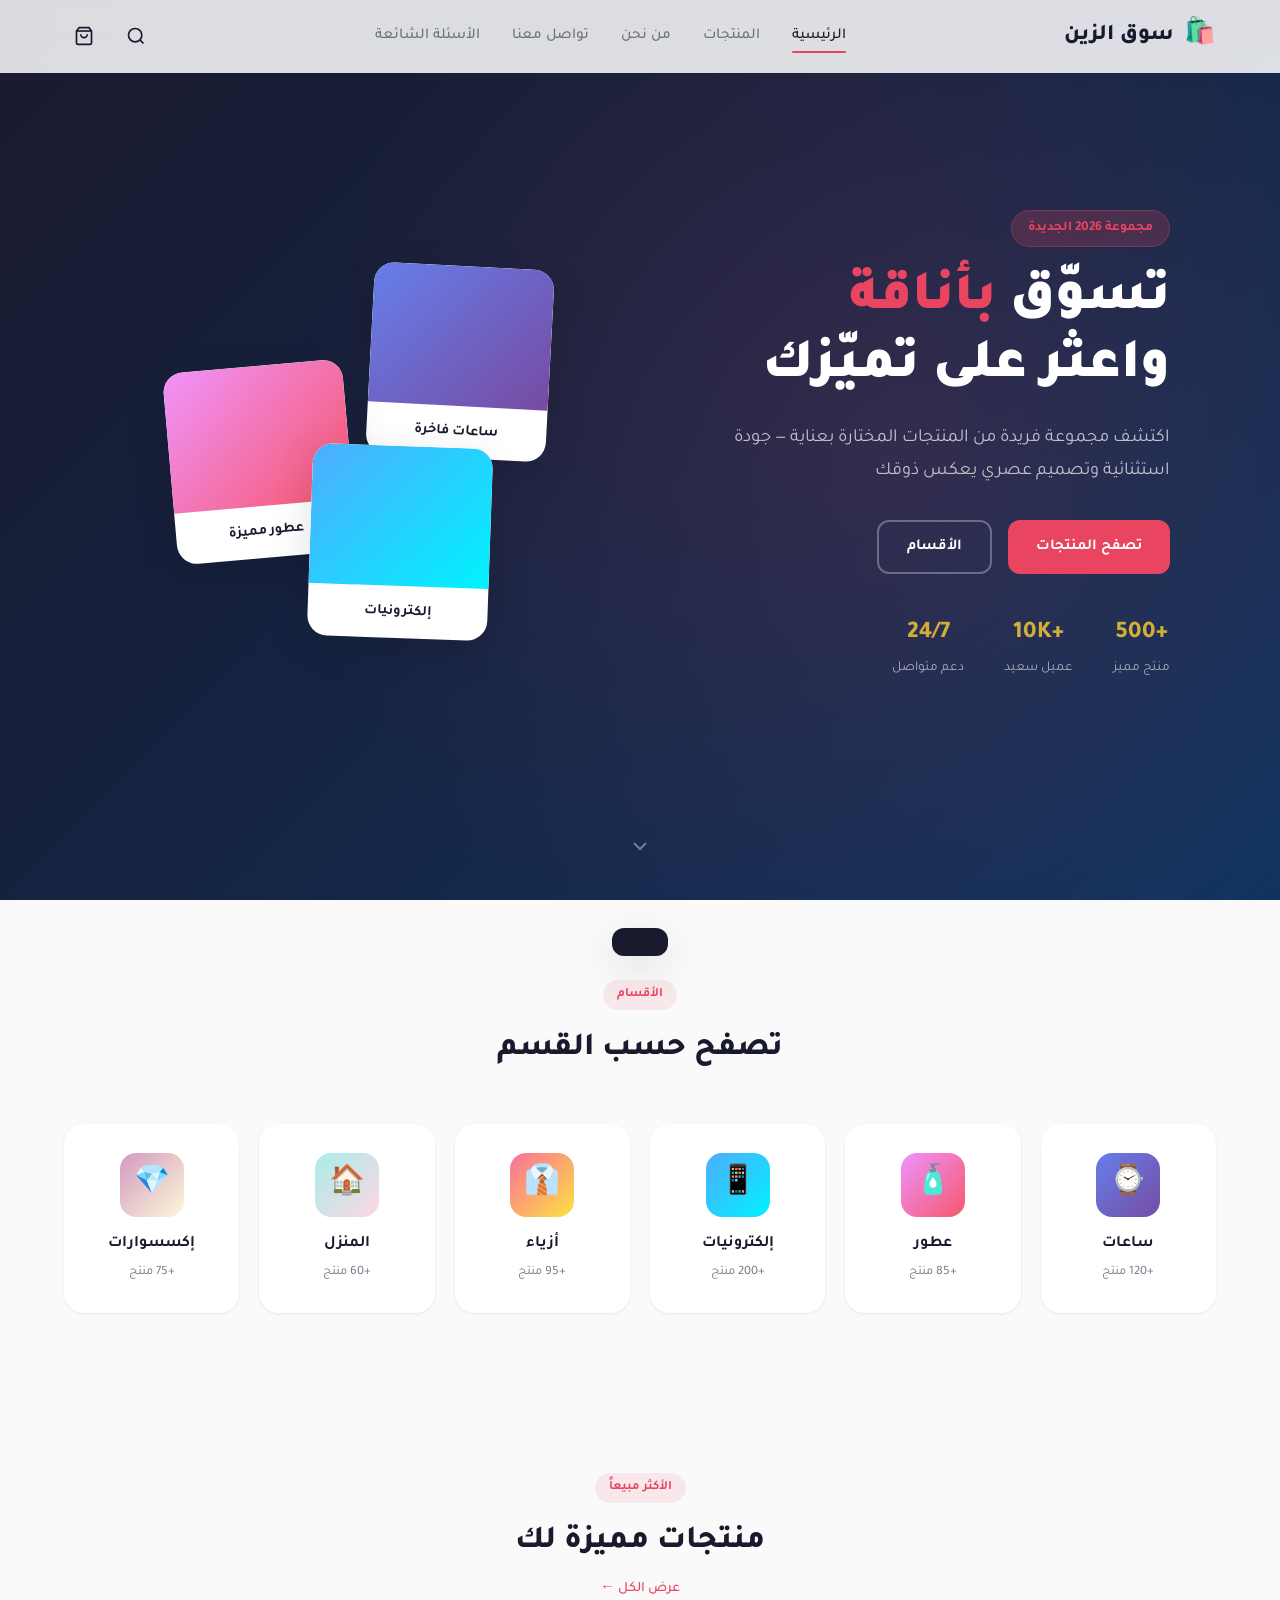
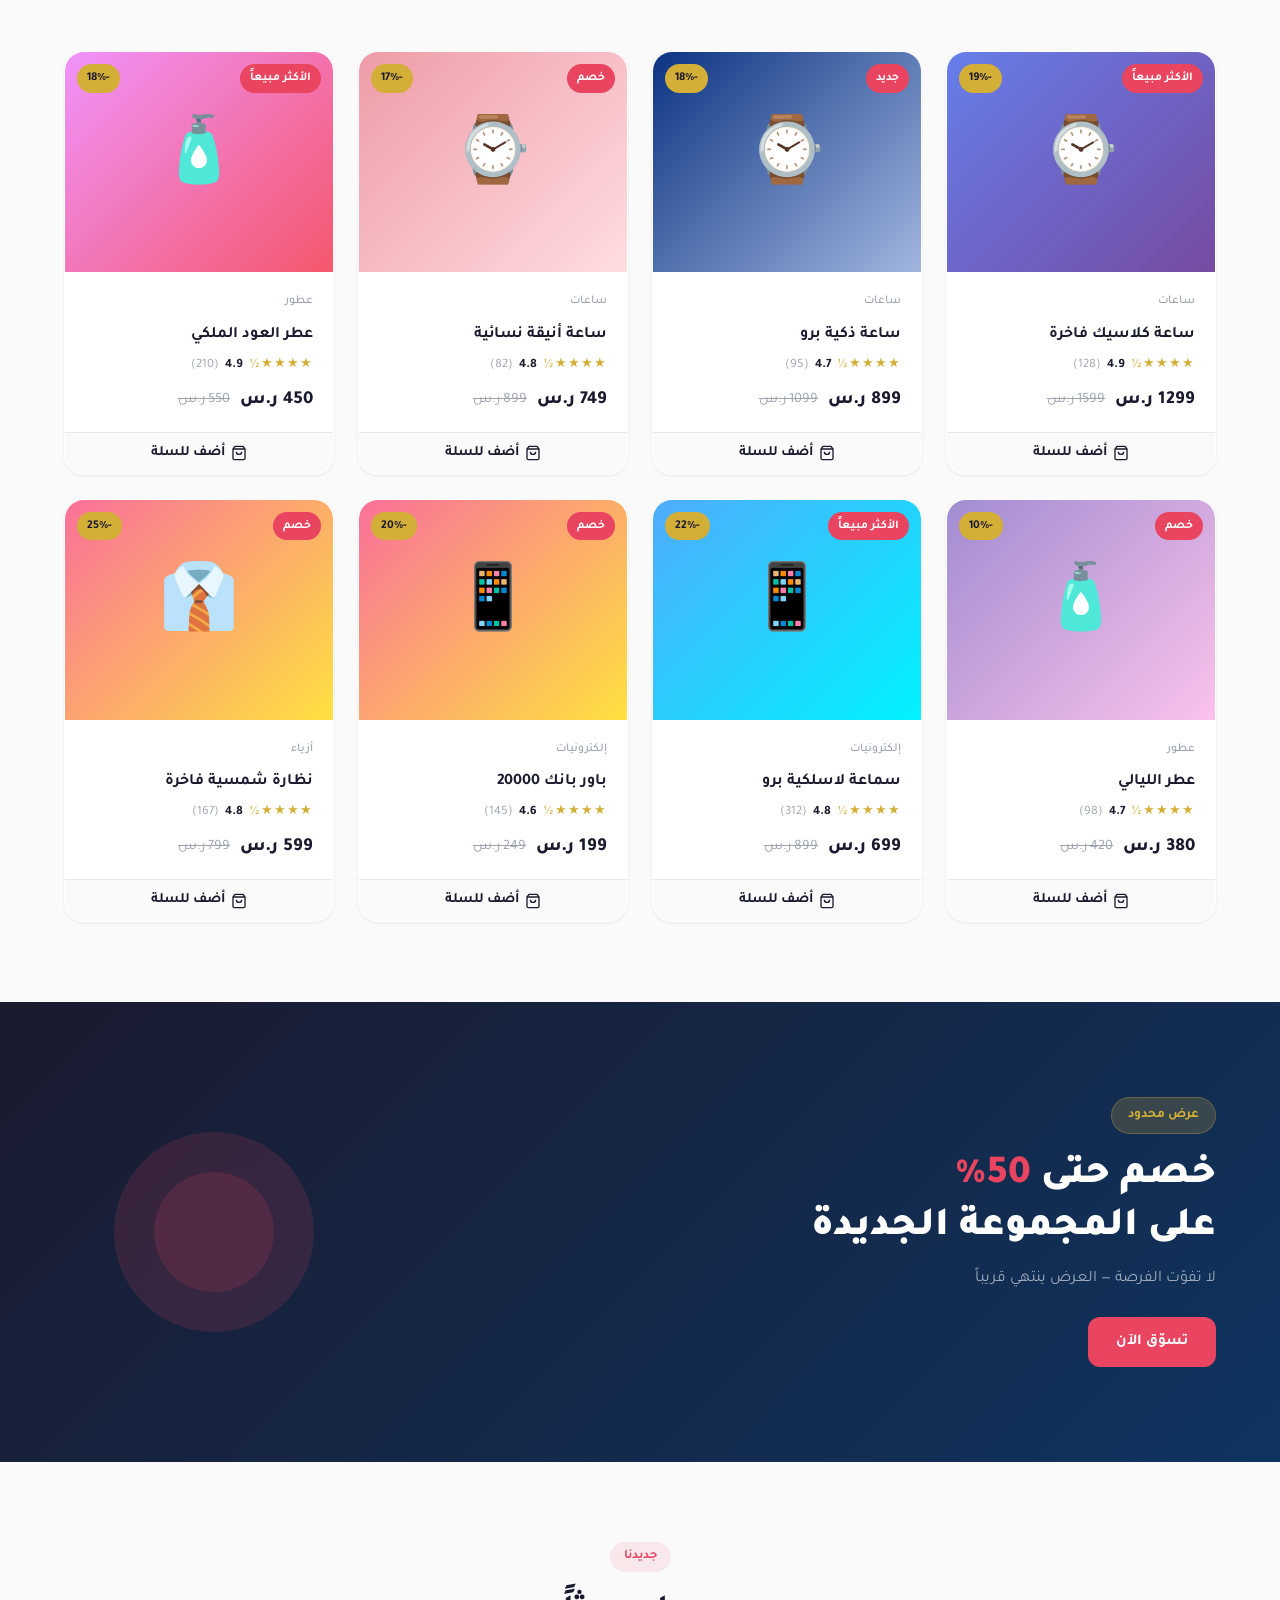
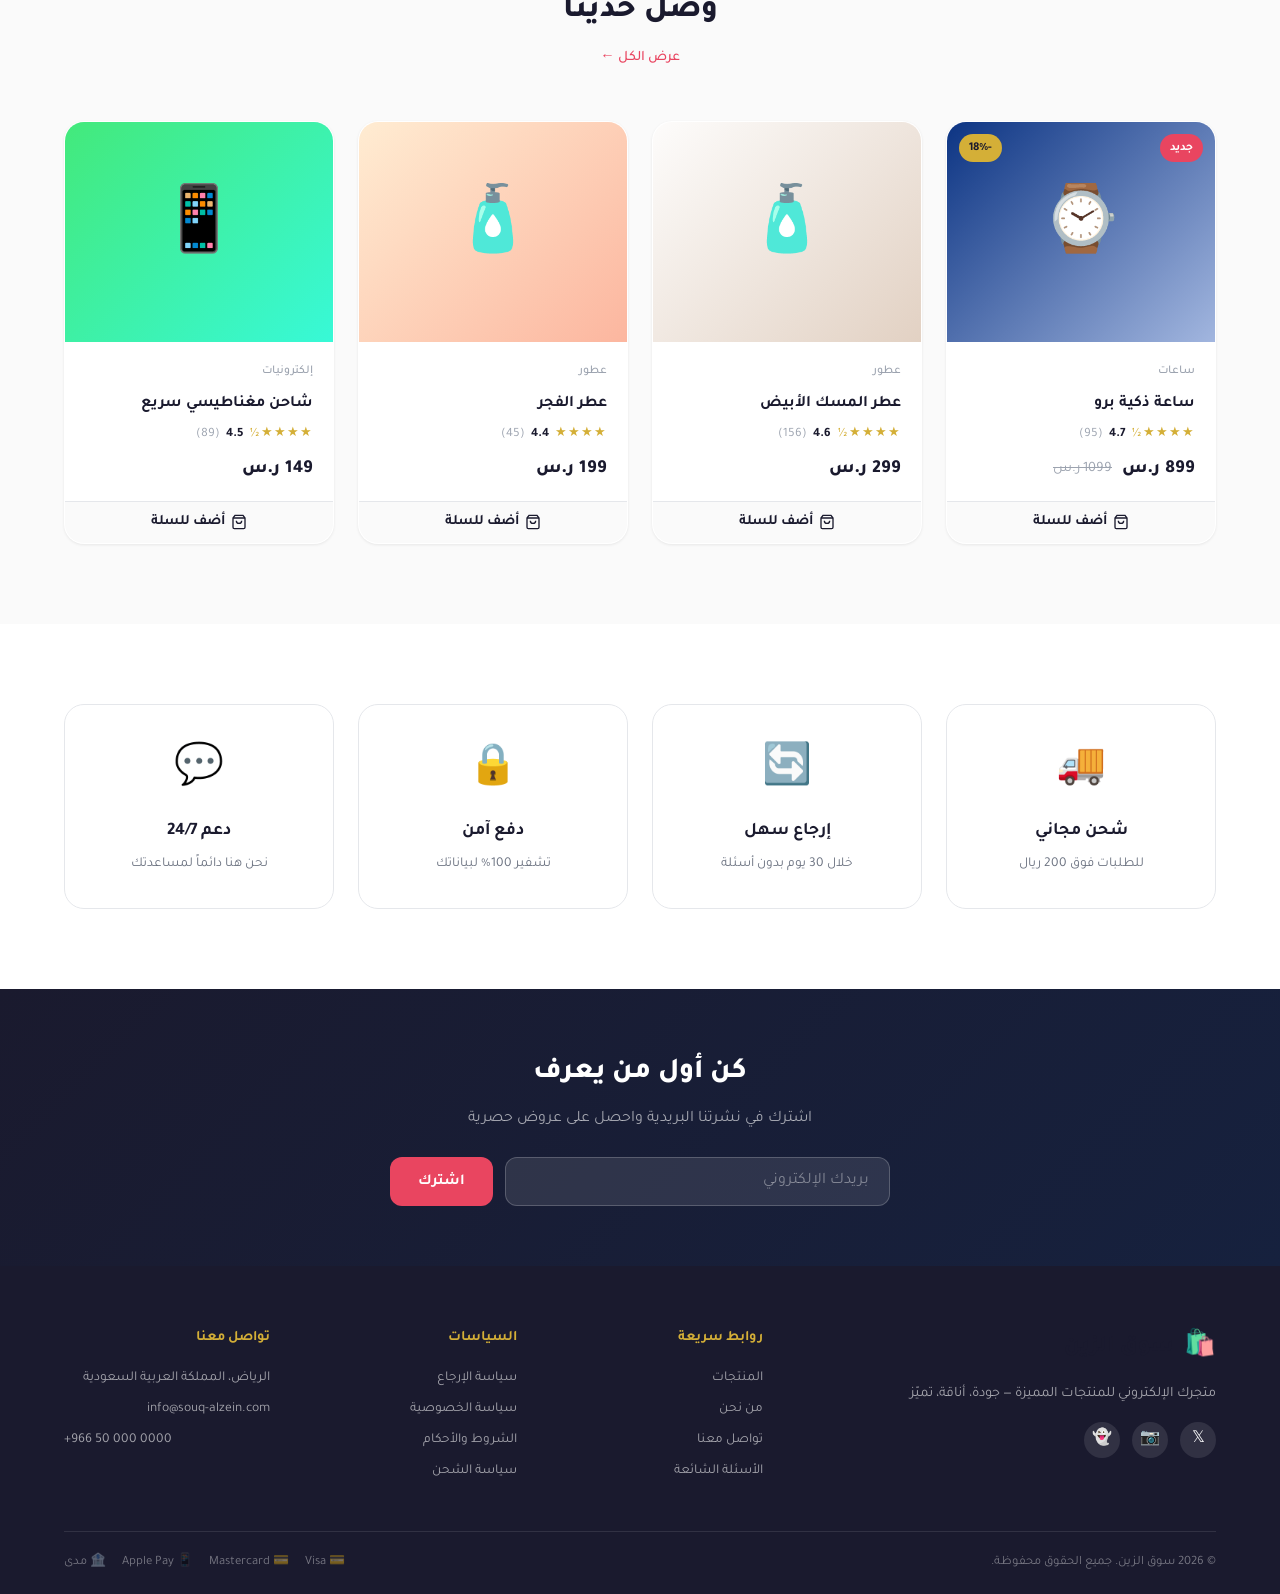
==== index.html @ b95da626 "🎨 سوق الزين — متجر إلكتروني احترافي" ====
<!DOCTYPE html>
<html lang="ar" dir="rtl">
<head>
  <meta charset="UTF-8">
  <meta name="viewport" content="width=device-width, initial-scale=1.0">
  <title>سوق الزين — تسوق بأناقة</title>
  <meta name="description" content="سوق الزين — متجرك الإلكتروني للمنتجات المميزة بتصميم عصري وجودة عالية">
  <link rel="icon" href="data:image/svg+xml,<svg xmlns='http://www.w3.org/2000/svg' viewBox='0 0 100 100'><text y='.9em' font-size='90'>🛍️</text></svg>">
  <link rel="stylesheet" href="css/style.css">
  <link rel="preconnect" href="https://fonts.googleapis.com">
  <link rel="preconnect" href="https://fonts.gstatic.com" crossorigin>
  <link href="https://fonts.googleapis.com/css2?family=Tajawal:wght@300;400;500;700;800;900&display=swap" rel="stylesheet">
</head>
<body>
  <!-- Header -->
  <header class="header" id="header">
    <div class="container header-inner">
      <a href="index.html" class="logo">
        <span class="logo-icon">🛍️</span>
        <span class="logo-text">سوق الزين</span>
      </a>
      <nav class="nav" id="nav">
        <a href="index.html" class="nav-link active">الرئيسية</a>
        <a href="products.html" class="nav-link">المنتجات</a>
        <a href="about.html" class="nav-link">من نحن</a>
        <a href="contact.html" class="nav-link">تواصل معنا</a>
        <a href="faq.html" class="nav-link">الأسئلة الشائعة</a>
      </nav>
      <div class="header-actions">
        <button class="search-btn" id="searchToggle" aria-label="بحث">
          <svg width="20" height="20" viewBox="0 0 24 24" fill="none" stroke="currentColor" stroke-width="2"><circle cx="11" cy="11" r="8"/><path d="m21 21-4.3-4.3"/></svg>
        </button>
        <a href="cart.html" class="cart-btn" id="cartBtn">
          <svg width="20" height="20" viewBox="0 0 24 24" fill="none" stroke="currentColor" stroke-width="2"><path d="M6 2 3 6v14a2 2 0 0 0 2 2h14a2 2 0 0 0 2-2V6l-3-4Z"/><path d="M3 6h18"/><path d="M16 10a4 4 0 0 1-8 0"/></svg>
          <span class="cart-count" id="cartCount">0</span>
        </a>
        <button class="menu-btn" id="menuToggle" aria-label="القائمة">
          <svg width="24" height="24" viewBox="0 0 24 24" fill="none" stroke="currentColor" stroke-width="2"><path d="M3 12h18M3 6h18M3 18h18"/></svg>
        </button>
      </div>
    </div>
    <!-- Search Overlay -->
    <div class="search-overlay" id="searchOverlay">
      <div class="container">
        <input type="text" id="searchInput" placeholder="ابحث عن منتج..." class="search-input" autocomplete="off">
        <button class="search-close" id="searchClose">&times;</button>
      </div>
    </div>
  </header>

  <!-- Hero Section -->
  <section class="hero">
    <div class="hero-bg">
      <div class="hero-gradient"></div>
    </div>
    <div class="container hero-content">
      <div class="hero-text">
        <span class="hero-badge">مجموعة 2026 الجديدة</span>
        <h1 class="hero-title">تسوّق <span class="highlight">بأناقة</span><br>واعثر على تميّزك</h1>
        <p class="hero-desc">اكتشف مجموعة فريدة من المنتجات المختارة بعناية — جودة استثنائية وتصميم عصري يعكس ذوقك</p>
        <div class="hero-actions">
          <a href="products.html" class="btn btn-primary">تصفح المنتجات</a>
          <a href="#categories" class="btn btn-outline">الأقسام</a>
        </div>
        <div class="hero-stats">
          <div class="stat"><span class="stat-num">+500</span><span class="stat-label">منتج مميز</span></div>
          <div class="stat"><span class="stat-num">+10K</span><span class="stat-label">عميل سعيد</span></div>
          <div class="stat"><span class="stat-num">24/7</span><span class="stat-label">دعم متواصل</span></div>
        </div>
      </div>
      <div class="hero-visual">
        <div class="hero-card hero-card-1">
          <div class="card-img" style="background: linear-gradient(135deg, #667eea 0%, #764ba2 100%);"></div>
          <span>ساعات فاخرة</span>
        </div>
        <div class="hero-card hero-card-2">
          <div class="card-img" style="background: linear-gradient(135deg, #f093fb 0%, #f5576c 100%);"></div>
          <span>عطور مميزة</span>
        </div>
        <div class="hero-card hero-card-3">
          <div class="card-img" style="background: linear-gradient(135deg, #4facfe 0%, #00f2fe 100%);"></div>
          <span>إلكترونيات</span>
        </div>
      </div>
    </div>
    <div class="hero-scroll">
      <svg width="24" height="24" viewBox="0 0 24 24" fill="none" stroke="currentColor" stroke-width="2"><path d="m6 9 6 6 6-6"/></svg>
    </div>
  </section>

  <!-- Categories -->
  <section class="categories" id="categories">
    <div class="container">
      <div class="section-header">
        <span class="section-badge">الأقسام</span>
        <h2 class="section-title">تصفح حسب القسم</h2>
      </div>
      <div class="categories-grid">
        <a href="products.html?cat=watches" class="category-card">
          <div class="category-icon" style="background: linear-gradient(135deg, #667eea 0%, #764ba2 100%);">⌚</div>
          <h3>ساعات</h3>
          <p>+120 منتج</p>
        </a>
        <a href="products.html?cat=perfumes" class="category-card">
          <div class="category-icon" style="background: linear-gradient(135deg, #f093fb 0%, #f5576c 100%);">🧴</div>
          <h3>عطور</h3>
          <p>+85 منتج</p>
        </a>
        <a href="products.html?cat=electronics" class="category-card">
          <div class="category-icon" style="background: linear-gradient(135deg, #4facfe 0%, #00f2fe 100%);">📱</div>
          <h3>إلكترونيات</h3>
          <p>+200 منتج</p>
        </a>
        <a href="products.html?cat=fashion" class="category-card">
          <div class="category-icon" style="background: linear-gradient(135deg, #fa709a 0%, #fee140 100%);">👔</div>
          <h3>أزياء</h3>
          <p>+95 منتج</p>
        </a>
        <a href="products.html?cat=home" class="category-card">
          <div class="category-icon" style="background: linear-gradient(135deg, #a8edea 0%, #fed6e3 100%);">🏠</div>
          <h3>المنزل</h3>
          <p>+60 منتج</p>
        </a>
        <a href="products.html?cat=accessories" class="category-card">
          <div class="category-icon" style="background: linear-gradient(135deg, #d299c2 0%, #fef9d7 100%);">💎</div>
          <h3>إكسسوارات</h3>
          <p>+75 منتج</p>
        </a>
      </div>
    </div>
  </section>

  <!-- Featured Products -->
  <section class="featured">
    <div class="container">
      <div class="section-header">
        <span class="section-badge">الأكثر مبيعاً</span>
        <h2 class="section-title">منتجات مميزة لك</h2>
        <a href="products.html" class="section-link">عرض الكل ←</a>
      </div>
      <div class="products-grid" id="featuredProducts"></div>
    </div>
  </section>

  <!-- Banner -->
  <section class="promo-banner">
    <div class="container">
      <div class="banner-content">
        <span class="banner-badge">عرض محدود</span>
        <h2>خصم حتى <span class="highlight">50%</span><br>على المجموعة الجديدة</h2>
        <p>لا تفوّت الفرصة — العرض ينتهي قريباً</p>
        <a href="products.html" class="btn btn-primary">تسوّق الآن</a>
      </div>
      <div class="banner-visual">
        <div class="banner-circle"></div>
        <div class="banner-circle banner-circle-2"></div>
      </div>
    </div>
  </section>

  <!-- New Arrivals -->
  <section class="new-arrivals">
    <div class="container">
      <div class="section-header">
        <span class="section-badge">جديدنا</span>
        <h2 class="section-title">وصل حديثاً</h2>
        <a href="products.html" class="section-link">عرض الكل ←</a>
      </div>
      <div class="products-grid" id="newProducts"></div>
    </div>
  </section>

  <!-- Features -->
  <section class="features">
    <div class="container">
      <div class="features-grid">
        <div class="feature-card">
          <div class="feature-icon">🚚</div>
          <h3>شحن مجاني</h3>
          <p>للطلبات فوق 200 ريال</p>
        </div>
        <div class="feature-card">
          <div class="feature-icon">🔄</div>
          <h3>إرجاع سهل</h3>
          <p>خلال 30 يوم بدون أسئلة</p>
        </div>
        <div class="feature-card">
          <div class="feature-icon">🔒</div>
          <h3>دفع آمن</h3>
          <p>تشفير 100% لبياناتك</p>
        </div>
        <div class="feature-card">
          <div class="feature-icon">💬</div>
          <h3>دعم 24/7</h3>
          <p>نحن هنا دائماً لمساعدتك</p>
        </div>
      </div>
    </div>
  </section>

  <!-- Newsletter -->
  <section class="newsletter">
    <div class="container">
      <div class="newsletter-content">
        <h2>كن أول من يعرف</h2>
        <p>اشترك في نشرتنا البريدية واحصل على عروض حصرية</p>
        <form class="newsletter-form" id="newsletterForm">
          <input type="email" placeholder="بريدك الإلكتروني" required>
          <button type="submit" class="btn btn-primary">اشترك</button>
        </form>
      </div>
    </div>
  </section>

  <!-- Footer -->
  <footer class="footer">
    <div class="container">
      <div class="footer-grid">
        <div class="footer-brand">
          <a href="index.html" class="logo">
            <span class="logo-icon">🛍️</span>
            <span class="logo-text">سوق الزين</span>
          </a>
          <p>متجرك الإلكتروني للمنتجات المميزة — جودة، أناقة، تميّز</p>
          <div class="social-links">
            <a href="#" aria-label="تويتر">𝕏</a>
            <a href="#" aria-label="انستغرام">📷</a>
            <a href="#" aria-label="سناب شات">👻</a>
          </div>
        </div>
        <div class="footer-links">
          <h4>روابط سريعة</h4>
          <a href="products.html">المنتجات</a>
          <a href="about.html">من نحن</a>
          <a href="contact.html">تواصل معنا</a>
          <a href="faq.html">الأسئلة الشائعة</a>
        </div>
        <div class="footer-links">
          <h4>السياسات</h4>
          <a href="policy.html">سياسة الإرجاع</a>
          <a href="policy.html">سياسة الخصوصية</a>
          <a href="policy.html">الشروط والأحكام</a>
          <a href="policy.html">سياسة الشحن</a>
        </div>
        <div class="footer-links">
          <h4>تواصل معنا</h4>
          <p>الرياض، المملكة العربية السعودية</p>
          <p>info@souq-alzein.com</p>
          <p dir="ltr">+966 50 000 0000</p>
        </div>
      </div>
      <div class="footer-bottom">
        <p>© 2026 سوق الزين. جميع الحقوق محفوظة.</p>
        <div class="payment-methods">
          <span>💳 Visa</span>
          <span>💳 Mastercard</span>
          <span>📱 Apple Pay</span>
          <span>🏦 مدى</span>
        </div>
      </div>
    </div>
  </footer>

  <!-- Toast -->
  <div class="toast" id="toast"></div>

  <script src="js/data.js"></script>
  <script src="js/cart.js"></script>
  <script src="js/app.js"></script>
</body>
</html>
---- css/style.css ----
/* ===== CSS Variables ===== */
:root {
  --primary: #1a1a2e;
  --primary-light: #16213e;
  --accent: #e94560;
  --accent-hover: #c73650;
  --gold: #d4af37;
  --bg: #fafafa;
  --bg-white: #ffffff;
  --text: #1a1a2e;
  --text-light: #6b7280;
  --text-lighter: #9ca3af;
  --border: #e5e7eb;
  --shadow: 0 1px 3px rgba(0,0,0,.08);
  --shadow-md: 0 4px 12px rgba(0,0,0,.1);
  --shadow-lg: 0 12px 40px rgba(0,0,0,.12);
  --radius: 12px;
  --radius-sm: 8px;
  --radius-lg: 20px;
  --transition: .3s cubic-bezier(.4,0,.2,1);
}

/* ===== Reset ===== */
*,*::before,*::after{margin:0;padding:0;box-sizing:border-box}
html{scroll-behavior:smooth}
body{font-family:'Tajawal',sans-serif;background:var(--bg);color:var(--text);line-height:1.7;overflow-x:hidden}
a{text-decoration:none;color:inherit}
ul,ol{list-style:none}
img{max-width:100%;display:block}
button,input,select,textarea{font-family:inherit;font-size:inherit;border:none;outline:none}
button{cursor:pointer}

/* ===== Container ===== */
.container{max-width:1200px;margin:0 auto;padding:0 24px}

/* ===== Header ===== */
.header{position:fixed;top:0;left:0;right:0;z-index:1000;background:rgba(255,255,255,.85);backdrop-filter:blur(20px);border-bottom:1px solid transparent;transition:var(--transition)}
.header.scrolled{border-bottom-color:var(--border);box-shadow:var(--shadow)}
.header-inner{display:flex;align-items:center;justify-content:space-between;height:72px}
.logo{display:flex;align-items:center;gap:10px;font-size:1.4rem;font-weight:800;color:var(--primary)}
.logo-icon{font-size:1.6rem}
.nav{display:flex;align-items:center;gap:32px}
.nav-link{font-size:.95rem;font-weight:500;color:var(--text-light);transition:var(--transition);position:relative}
.nav-link:hover,.nav-link.active{color:var(--primary)}
.nav-link.active::after{content:'';position:absolute;bottom:-4px;left:0;right:0;height:2px;background:var(--accent);border-radius:1px}
.header-actions{display:flex;align-items:center;gap:12px}
.search-btn,.cart-btn,.menu-btn{display:flex;align-items:center;justify-content:center;width:40px;height:40px;border-radius:50%;background:transparent;color:var(--text);transition:var(--transition)}
.search-btn:hover,.cart-btn:hover{background:var(--bg)}
.menu-btn{display:none}
.cart-btn{position:relative}
.cart-count{position:absolute;top:-2px;right:-2px;background:var(--accent);color:#fff;font-size:.7rem;font-weight:700;width:18px;height:18px;border-radius:50%;display:flex;align-items:center;justify-content:center}

/* Search Overlay */
.search-overlay{position:absolute;top:100%;left:0;right:0;background:var(--bg-white);border-bottom:1px solid var(--border);padding:16px 0;display:none;box-shadow:var(--shadow-md)}
.search-overlay.active{display:block}
.search-input{width:100%;padding:14px 20px;border:2px solid var(--border);border-radius:var(--radius);font-size:1.1rem;transition:var(--transition)}
.search-input:focus{border-color:var(--accent)}
.search-close{position:absolute;left:16px;top:50%;transform:translateY(-50%);font-size:1.5rem;color:var(--text-light);cursor:pointer;background:none}

/* ===== Hero ===== */
.hero{position:relative;min-height:100vh;display:flex;align-items:center;padding-top:72px;overflow:hidden}
.hero-bg{position:absolute;inset:0;z-index:0}
.hero-gradient{position:absolute;inset:0;background:linear-gradient(135deg,#1a1a2e 0%,#16213e 40%,#0f3460 100%)}
.hero-gradient::after{content:'';position:absolute;inset:0;background:radial-gradient(circle at 70% 50%,rgba(233,69,96,.15) 0%,transparent 60%)}
.hero-content{position:relative;z-index:1;display:grid;grid-template-columns:1fr 1fr;gap:60px;align-items:center;padding:60px 0}
.hero-text{color:#fff}
.hero-badge{display:inline-block;padding:6px 16px;background:rgba(233,69,96,.2);color:var(--accent);border-radius:50px;font-size:.85rem;font-weight:600;margin-bottom:20px;border:1px solid rgba(233,69,96,.3)}
.hero-title{font-size:3.5rem;font-weight:900;line-height:1.2;margin-bottom:20px}
.highlight{color:var(--accent)}
.hero-desc{font-size:1.15rem;color:rgba(255,255,255,.7);margin-bottom:32px;max-width:500px;line-height:1.8}
.hero-actions{display:flex;gap:16px;margin-bottom:40px;flex-wrap:wrap}
.hero-stats{display:flex;gap:40px}
.stat{text-align:center}
.stat-num{display:block;font-size:1.5rem;font-weight:800;color:var(--gold)}
.stat-label{font-size:.85rem;color:rgba(255,255,255,.5)}

.hero-visual{position:relative;height:400px}
.hero-card{position:absolute;width:180px;border-radius:var(--radius-lg);overflow:hidden;background:var(--bg-white);box-shadow:var(--shadow-lg);transition:transform .5s ease}
.hero-card span{display:block;padding:14px 16px;font-size:.9rem;font-weight:600;text-align:center}
.card-img{height:140px}
.hero-card-1{top:20px;right:60px;transform:rotate(3deg);animation:float1 6s ease-in-out infinite}
.hero-card-2{top:120px;right:260px;transform:rotate(-5deg);animation:float2 7s ease-in-out infinite}
.hero-card-3{top:200px;right:120px;transform:rotate(2deg);animation:float3 8s ease-in-out infinite}

@keyframes float1{0%,100%{transform:rotate(3deg) translateY(0)}50%{transform:rotate(3deg) translateY(-15px)}}
@keyframes float2{0%,100%{transform:rotate(-5deg) translateY(0)}50%{transform:rotate(-5deg) translateY(-20px)}}
@keyframes float3{0%,100%{transform:rotate(2deg) translateY(0)}50%{transform:rotate(2deg) translateY(-12px)}}

.hero-scroll{position:absolute;bottom:30px;left:50%;transform:translateX(-50%);color:rgba(255,255,255,.4);animation:bounce 2s infinite}
@keyframes bounce{0%,100%{transform:translateX(-50%) translateY(0)}50%{transform:translateX(-50%) translateY(10px)}}

/* ===== Buttons ===== */
.btn{display:inline-flex;align-items:center;justify-content:center;padding:12px 28px;border-radius:var(--radius);font-weight:600;font-size:.95rem;transition:var(--transition);gap:8px}
.btn-primary{background:var(--accent);color:#fff}
.btn-primary:hover{background:var(--accent-hover);transform:translateY(-2px);box-shadow:0 4px 15px rgba(233,69,96,.4)}
.btn-outline{background:transparent;color:#fff;border:2px solid rgba(255,255,255,.3)}
.btn-outline:hover{background:rgba(255,255,255,.1);border-color:rgba(255,255,255,.5)}
.btn-lg{padding:16px 36px;font-size:1.05rem}
.btn-block{width:100%}

/* ===== Sections ===== */
section{padding:80px 0}
.section-header{text-align:center;margin-bottom:48px}
.section-badge{display:inline-block;padding:4px 14px;background:rgba(233,69,96,.1);color:var(--accent);border-radius:50px;font-size:.8rem;font-weight:600;margin-bottom:12px}
.section-title{font-size:2rem;font-weight:800}
.section-link{display:inline-block;margin-top:8px;color:var(--accent);font-weight:500;font-size:.9rem}

/* ===== Categories ===== */
.categories-grid{display:grid;grid-template-columns:repeat(6,1fr);gap:20px}
.category-card{text-align:center;padding:28px 16px;background:var(--bg-white);border-radius:var(--radius-lg);box-shadow:var(--shadow);transition:var(--transition);border:1px solid transparent}
.category-card:hover{transform:translateY(-6px);box-shadow:var(--shadow-lg);border-color:var(--accent)}
.category-icon{width:64px;height:64px;border-radius:16px;margin:0 auto 14px;display:flex;align-items:center;justify-content:center;font-size:1.8rem}
.category-card h3{font-size:1rem;font-weight:700;margin-bottom:4px}
.category-card p{font-size:.8rem;color:var(--text-light)}

/* ===== Product Cards ===== */
.products-grid{display:grid;grid-template-columns:repeat(4,1fr);gap:24px}
.products-grid-full{grid-template-columns:repeat(4,1fr)}

.product-card{background:var(--bg-white);border-radius:var(--radius-lg);overflow:hidden;box-shadow:var(--shadow);transition:var(--transition);position:relative;border:1px solid transparent}
.product-card:hover{transform:translateY(-6px);box-shadow:var(--shadow-lg);border-color:var(--border)}
.product-link{display:block}
.product-image{height:220px;position:relative;display:flex;align-items:center;justify-content:center;overflow:hidden}
.product-icon{font-size:4rem;transition:transform .4s ease}
.product-card:hover .product-icon{transform:scale(1.15)}
.product-badge{position:absolute;top:12px;right:12px;background:var(--accent);color:#fff;font-size:.75rem;font-weight:600;padding:4px 10px;border-radius:50px}
.product-discount{position:absolute;top:12px;left:12px;background:var(--gold);color:var(--primary);font-size:.75rem;font-weight:700;padding:4px 10px;border-radius:50px}
.product-info{padding:16px 20px}
.product-category{font-size:.75rem;color:var(--text-lighter);font-weight:500}
.product-name{font-size:1rem;font-weight:700;margin:6px 0}
.product-rating{display:flex;align-items:center;gap:6px;font-size:.8rem;margin-bottom:8px}
.stars{color:var(--gold);letter-spacing:1px}
.rating-num{font-weight:600}
.reviews{color:var(--text-lighter)}
.product-price-row{display:flex;align-items:center;gap:10px}
.product-price{font-size:1.15rem;font-weight:800;color:var(--primary)}
.product-old-price{font-size:.9rem;color:var(--text-lighter);text-decoration:line-through}

.add-to-cart-btn{display:flex;align-items:center;justify-content:center;gap:6px;width:100%;padding:12px;background:var(--bg);color:var(--primary);font-weight:600;font-size:.9rem;transition:var(--transition);border-top:1px solid var(--border)}
.add-to-cart-btn:hover{background:var(--accent);color:#fff}
.add-to-cart-btn.added{background:#22c55e;color:#fff}

/* ===== Promo Banner ===== */
.promo-banner{background:linear-gradient(135deg,#1a1a2e 0%,#0f3460 100%);color:#fff;padding:80px 0;position:relative;overflow:hidden}
.promo-banner .container{display:flex;align-items:center;justify-content:space-between;position:relative;z-index:1}
.banner-content{max-width:500px}
.banner-badge{display:inline-block;padding:6px 16px;background:rgba(212,175,55,.2);color:var(--gold);border-radius:50px;font-size:.85rem;font-weight:600;margin-bottom:16px;border:1px solid rgba(212,175,55,.3)}
.banner-content h2{font-size:2.5rem;font-weight:900;margin-bottom:12px;line-height:1.3}
.banner-content p{color:rgba(255,255,255,.6);margin-bottom:24px}
.banner-visual{position:relative;width:300px;height:300px}
.banner-circle{position:absolute;width:200px;height:200px;border-radius:50%;background:rgba(233,69,96,.15);top:50%;right:50%;transform:translate(50%,-50%);animation:pulse 3s infinite}
.banner-circle-2{width:120px;height:120px;animation-delay:1s}
@keyframes pulse{0%,100%{transform:translate(50%,-50%) scale(1)}50%{transform:translate(50%,-50%) scale(1.15)}}

/* ===== Features ===== */
.features{background:var(--bg-white)}
.features-grid{display:grid;grid-template-columns:repeat(4,1fr);gap:24px}
.feature-card{text-align:center;padding:32px 20px;border-radius:var(--radius-lg);border:1px solid var(--border);transition:var(--transition)}
.feature-card:hover{border-color:var(--accent);box-shadow:var(--shadow-md)}
.feature-icon{font-size:2.5rem;margin-bottom:12px}
.feature-card h3{font-size:1.1rem;font-weight:700;margin-bottom:6px}
.feature-card p{font-size:.85rem;color:var(--text-light)}

/* ===== Newsletter ===== */
.newsletter{background:linear-gradient(135deg,var(--primary) 0%,var(--primary-light) 100%);color:#fff;padding:60px 0}
.newsletter-content{text-align:center;max-width:500px;margin:0 auto}
.newsletter-content h2{font-size:1.8rem;font-weight:800;margin-bottom:8px}
.newsletter-content p{color:rgba(255,255,255,.6);margin-bottom:24px}
.newsletter-form{display:flex;gap:12px}
.newsletter-form input{flex:1;padding:14px 20px;border-radius:var(--radius);background:rgba(255,255,255,.1);color:#fff;border:1px solid rgba(255,255,255,.2)}
.newsletter-form input::placeholder{color:rgba(255,255,255,.4)}
.newsletter-form input:focus{border-color:var(--accent)}

/* ===== Footer ===== */
.footer{background:var(--primary);color:#fff;padding:60px 0 0}
.footer-grid{display:grid;grid-template-columns:2fr 1fr 1fr 1fr;gap:40px;padding-bottom:40px;border-bottom:1px solid rgba(255,255,255,.1)}
.footer-brand p{color:rgba(255,255,255,.6);margin-top:12px;font-size:.9rem}
.social-links{display:flex;gap:12px;margin-top:16px}
.social-links a{width:36px;height:36px;border-radius:50%;background:rgba(255,255,255,.1);display:flex;align-items:center;justify-content:center;transition:var(--transition)}
.social-links a:hover{background:var(--accent)}
.footer-links h4{font-size:.9rem;font-weight:600;margin-bottom:16px;color:var(--gold)}
.footer-links a,.footer-links p{display:block;font-size:.85rem;color:rgba(255,255,255,.6);margin-bottom:8px;transition:var(--transition)}
.footer-links a:hover{color:var(--accent)}
.footer-bottom{display:flex;justify-content:space-between;align-items:center;padding:20px 0;font-size:.8rem;color:rgba(255,255,255,.4)}
.payment-methods{display:flex;gap:16px;font-size:.8rem}

/* ===== Page Header ===== */
.page-header{text-align:center;padding:100px 0 40px}
.page-header h1{font-size:2.5rem;font-weight:900;margin-bottom:8px}
.page-header p{color:var(--text-light);font-size:1.1rem}

/* ===== Filters Bar ===== */
.filters-bar{display:flex;justify-content:space-between;align-items:center;margin-bottom:32px;flex-wrap:wrap;gap:16px}
.filter-group{display:flex;gap:8px;flex-wrap:wrap}
.filter-btn{padding:8px 20px;border-radius:50px;background:var(--bg-white);border:1px solid var(--border);font-weight:500;font-size:.85rem;transition:var(--transition)}
.filter-btn:hover{border-color:var(--accent)}
.filter-btn.active{background:var(--primary);color:#fff;border-color:var(--primary)}
.sort-select{padding:8px 16px;border-radius:var(--radius-sm);background:var(--bg-white);border:1px solid var(--border);font-size:.85rem;cursor:pointer}

/* ===== No Results ===== */
.no-results{display:flex;flex-direction:column;align-items:center;justify-content:center;padding:80px 0;text-align:center}
.no-results-icon{font-size:4rem;margin-bottom:16px}
.no-results h3{font-size:1.3rem;margin-bottom:8px}
.no-results p{color:var(--text-light)}

/* ===== Product Detail ===== */
.product-detail-page{padding-top:20px}
.breadcrumb{display:flex;align-items:center;gap:8px;font-size:.85rem;color:var(--text-light);margin-bottom:32px}
.breadcrumb a:hover{color:var(--accent)}
.detail-grid{display:grid;grid-template-columns:1fr 1fr;gap:48px;margin-bottom:60px}
.detail-image{height:450px;border-radius:var(--radius-lg);display:flex;align-items:center;justify-content:center;position:relative}
.detail-icon{font-size:8rem}
.detail-category{font-size:.85rem;color:var(--text-lighter);font-weight:500}
.detail-name{font-size:2rem;font-weight:900;margin:8px 0 16px}
.detail-rating{display:flex;align-items:center;gap:8px;font-size:.9rem;margin-bottom:16px}
.detail-price{display:flex;align-items:center;gap:12px;margin-bottom:20px}
.detail-current-price{font-size:2rem;font-weight:900;color:var(--primary)}
.detail-old-price{font-size:1.2rem;color:var(--text-lighter);text-decoration:line-through}
.detail-discount{background:rgba(233,69,96,.1);color:var(--accent);padding:4px 12px;border-radius:50px;font-size:.8rem;font-weight:600}
.detail-desc{color:var(--text-light);line-height:1.9;margin-bottom:20px;font-size:1rem}
.detail-specs h3{font-size:1rem;font-weight:700;margin-bottom:10px}
.detail-specs li{padding:4px 0;font-size:.9rem;color:var(--text-light)}
.detail-actions{display:flex;gap:16px;align-items:center;margin:24px 0;flex-wrap:wrap}
.qty-selector{display:flex;align-items:center;gap:0;border:1px solid var(--border);border-radius:var(--radius-sm);overflow:hidden}
.qty-btn{width:40px;height:40px;display:flex;align-items:center;justify-content:center;background:var(--bg);font-size:1.2rem;font-weight:600;transition:var(--transition)}
.qty-btn:hover{background:var(--border)}
.qty-num{width:40px;text-align:center;font-weight:600}
.detail-features{display:flex;gap:16px;flex-wrap:wrap;font-size:.85rem;color:var(--text-light)}
.detail-features span{padding:6px 14px;background:var(--bg);border-radius:50px;border:1px solid var(--border)}

/* ===== Cart Page ===== */
.cart-layout{display:grid;grid-template-columns:1fr 380px;gap:32px;align-items:start}
.cart-items{display:flex;flex-direction:column;gap:16px}
.cart-item{display:flex;align-items:center;gap:16px;padding:16px;background:var(--bg-white);border-radius:var(--radius);box-shadow:var(--shadow)}
.cart-item-image{width:80px;height:80px;border-radius:var(--radius-sm);display:flex;align-items:center;justify-content:center;font-size:2.5rem;flex-shrink:0}
.cart-item-info{flex:1;min-width:0}
.cart-item-info h3{font-size:.95rem;font-weight:700}
.cart-item-info h3 a:hover{color:var(--accent)}
.cart-item-cat{font-size:.75rem;color:var(--text-lighter)}
.cart-item-price{font-size:.9rem;font-weight:600;color:var(--primary)}
.cart-item-qty{display:flex;align-items:center;gap:0;border:1px solid var(--border);border-radius:var(--radius-sm);overflow:hidden}
.cart-item-qty .qty-btn{width:32px;height:32px;display:flex;align-items:center;justify-content:center;background:var(--bg);font-size:1rem}
.cart-item-qty span{width:32px;text-align:center;font-size:.85rem;font-weight:600}
.cart-item-total{font-weight:700;font-size:1rem;min-width:90px;text-align:center}
.cart-item-remove{width:36px;height:36px;border-radius:50%;display:flex;align-items:center;justify-content:center;font-size:1.3rem;color:var(--text-lighter);transition:var(--transition)}
.cart-item-remove:hover{background:rgba(233,69,96,.1);color:var(--accent)}

.cart-summary{background:var(--bg-white);border-radius:var(--radius-lg);padding:28px;box-shadow:var(--shadow);position:sticky;top:90px}
.cart-summary h2{font-size:1.2rem;font-weight:800;margin-bottom:20px}
.summary-row{display:flex;justify-content:space-between;padding:8px 0;font-size:.9rem}
.summary-total{font-size:1.1rem;font-weight:800;padding-top:12px}
.summary-divider{height:1px;background:var(--border);margin:8px 0}
.continue-shopping{display:block;text-align:center;margin-top:12px;font-size:.85rem;color:var(--text-light)}

.empty-cart{display:flex;flex-direction:column;align-items:center;justify-content:center;padding:80px 0;text-align:center}
.empty-cart-icon{font-size:5rem;margin-bottom:16px}

/* ===== Modal ===== */
.modal-overlay{position:fixed;inset:0;background:rgba(0,0,0,.5);backdrop-filter:blur(4px);z-index:2000;display:none;align-items:center;justify-content:center;padding:24px}
.modal-overlay.active{display:flex}
.modal{background:var(--bg-white);border-radius:var(--radius-lg);width:100%;max-width:560px;max-height:90vh;overflow-y:auto;padding:32px;animation:slideUp .3s ease}
.modal-sm{max-width:400px;text-align:center}
.modal-header{display:flex;justify-content:space-between;align-items:center;margin-bottom:24px}
.modal-header h2{font-size:1.3rem;font-weight:800}
.modal-close{width:36px;height:36px;border-radius:50%;display:flex;align-items:center;justify-content:center;font-size:1.5rem;color:var(--text-lighter);transition:var(--transition)}
.modal-close:hover{background:var(--bg)}
.success-icon{font-size:4rem;margin-bottom:16px}

@keyframes slideUp{from{transform:translateY(20px);opacity:0}to{transform:translateY(0);opacity:1}}

/* ===== Forms ===== */
.form-group{margin-bottom:16px}
.form-group label{display:block;font-size:.85rem;font-weight:600;margin-bottom:6px;color:var(--text)}
.form-group input,.form-group select,.form-group textarea{width:100%;padding:12px 16px;border:1px solid var(--border);border-radius:var(--radius-sm);transition:var(--transition);background:var(--bg-white)}
.form-group input:focus,.form-group select:focus,.form-group textarea:focus{border-color:var(--accent);box-shadow:0 0 0 3px rgba(233,69,96,.1)}
.form-row{display:grid;grid-template-columns:1fr 1fr;gap:16px}
.payment-options{display:grid;grid-template-columns:1fr 1fr;gap:8px}
.payment-option{display:flex;align-items:center;gap:8px;padding:10px 14px;border:1px solid var(--border);border-radius:var(--radius-sm);cursor:pointer;transition:var(--transition);font-size:.85rem}
.payment-option:has(input:checked){border-color:var(--accent);background:rgba(233,69,96,.05)}
.payment-option input{width:auto}

/* ===== About Page ===== */
.about-story{display:grid;grid-template-columns:1fr 1fr;gap:48px;margin-bottom:60px;align-items:start}
.about-text .section-badge{margin-bottom:16px}
.about-text h2{font-size:1.8rem;font-weight:800;margin-bottom:16px;line-height:1.5}
.about-text p{color:var(--text-light);line-height:1.9;margin-bottom:12px}
.about-visual{display:flex;flex-direction:column;gap:16px}
.about-card{padding:24px;background:var(--bg-white);border-radius:var(--radius-lg);box-shadow:var(--shadow);border-right:4px solid var(--accent)}
.about-card-icon{font-size:2rem;margin-bottom:8px}
.about-card h3{font-size:1rem;font-weight:700;margin-bottom:4px}
.about-card p{font-size:.85rem;color:var(--text-light)}

.values-grid{display:grid;grid-template-columns:repeat(4,1fr);gap:20px;margin-bottom:60px}
.value-card{text-align:center;padding:28px 20px;background:var(--bg-white);border-radius:var(--radius-lg);box-shadow:var(--shadow);transition:var(--transition)}
.value-card:hover{transform:translateY(-4px)}
.value-icon{font-size:2.5rem;margin-bottom:12px}
.value-card h3{font-size:1rem;font-weight:700;margin-bottom:6px}
.value-card p{font-size:.85rem;color:var(--text-light)}

.team-grid{display:grid;grid-template-columns:repeat(4,1fr);gap:20px;margin-bottom:60px}
.team-card{text-align:center;padding:32px 20px;background:var(--bg-white);border-radius:var(--radius-lg);box-shadow:var(--shadow);transition:var(--transition)}
.team-card:hover{transform:translateY(-4px)}
.team-avatar{font-size:3rem;margin-bottom:12px}
.team-card h3{font-size:1rem;font-weight:700}
.team-card p{font-size:.85rem;color:var(--text-light)}

.stats-section{margin-bottom:40px}
.stats-grid{display:grid;grid-template-columns:repeat(4,1fr);gap:20px}
.stat-card{text-align:center;padding:28px;background:linear-gradient(135deg,var(--primary) 0%,var(--primary-light) 100%);color:#fff;border-radius:var(--radius-lg)}
.stat-number{display:block;font-size:2rem;font-weight:900;color:var(--gold);margin-bottom:4px}
.stat-label{font-size:.85rem;color:rgba(255,255,255,.6)}

/* ===== Contact Page ===== */
.contact-layout{display:grid;grid-template-columns:1fr 1.5fr;gap:32px;margin-bottom:40px}
.contact-info{display:flex;flex-direction:column;gap:16px}
.contact-card{padding:24px;background:var(--bg-white);border-radius:var(--radius-lg);box-shadow:var(--shadow)}
.contact-icon{font-size:2rem;margin-bottom:8px}
.contact-card h3{font-size:1rem;font-weight:700;margin-bottom:8px}
.contact-card p{font-size:.85rem;color:var(--text-light)}
.contact-form-wrapper{background:var(--bg-white);border-radius:var(--radius-lg);padding:32px;box-shadow:var(--shadow)}
.contact-form-wrapper h2{font-size:1.3rem;font-weight:800;margin-bottom:20px}
.map-section{margin-top:40px}
.map-placeholder{height:250px;background:var(--bg-white);border-radius:var(--radius-lg);display:flex;flex-direction:column;align-items:center;justify-content:center;box-shadow:var(--shadow);border:1px solid var(--border)}
.map-pin{font-size:3rem;margin-bottom:8px}
.map-placeholder p{color:var(--text-light);font-size:.9rem}

/* ===== FAQ Page ===== */
.faq-categories{display:flex;gap:8px;margin-bottom:32px;flex-wrap:wrap;justify-content:center}
.faq-cat-btn{padding:8px 20px;border-radius:50px;background:var(--bg-white);border:1px solid var(--border);font-weight:500;font-size:.85rem;transition:var(--transition)}
.faq-cat-btn:hover{border-color:var(--accent)}
.faq-cat-btn.active{background:var(--primary);color:#fff;border-color:var(--primary)}

.faq-list{max-width:750px;margin:0 auto 40px}
.faq-item{background:var(--bg-white);border-radius:var(--radius);margin-bottom:12px;box-shadow:var(--shadow);overflow:hidden;border:1px solid transparent;transition:var(--transition)}
.faq-item.active{border-color:var(--accent)}
.faq-question{width:100%;padding:18px 20px;display:flex;justify-content:space-between;align-items:center;font-size:.95rem;font-weight:600;text-align:right;background:none;color:var(--text);transition:var(--transition)}
.faq-question:hover{color:var(--accent)}
.faq-question svg{transition:transform .3s ease;flex-shrink:0}
.faq-item.active .faq-question svg{transform:rotate(180deg)}
.faq-answer{max-height:0;overflow:hidden;transition:max-height .3s ease}
.faq-item.active .faq-answer{max-height:300px}
.faq-answer p{padding:0 20px 18px;font-size:.9rem;color:var(--text-light);line-height:1.9}

.faq-cta{text-align:center;padding:40px;background:var(--bg-white);border-radius:var(--radius-lg);box-shadow:var(--shadow);margin-bottom:40px}
.faq-cta h3{font-size:1.2rem;font-weight:700;margin-bottom:8px}
.faq-cta p{color:var(--text-light);margin-bottom:20px}

/* ===== Policy Page ===== */
.policy-tabs{display:flex;gap:8px;margin-bottom:32px;flex-wrap:wrap;border-bottom:2px solid var(--border);padding-bottom:0}
.policy-tab{padding:12px 24px;font-weight:600;font-size:.9rem;border-bottom:2px solid transparent;margin-bottom:-2px;transition:var(--transition);background:none;color:var(--text-light)}
.policy-tab:hover{color:var(--primary)}
.policy-tab.active{color:var(--accent);border-bottom-color:var(--accent)}
.policy-panel{display:none}
.policy-panel.active{display:block}
.policy-panel h2{font-size:1.5rem;font-weight:800;margin-bottom:16px}
.policy-panel h3{font-size:1.1rem;font-weight:700;margin:20px 0 10px;color:var(--primary)}
.policy-panel p{color:var(--text-light);line-height:1.9;margin-bottom:12px}
.policy-panel ul,.policy-panel ol{padding-right:24px;margin-bottom:16px}
.policy-panel li{color:var(--text-light);line-height:2;margin-bottom:4px}

/* ===== Toast ===== */
.toast{position:fixed;bottom:24px;left:50%;transform:translateX(-50%) translateY(80px);background:var(--primary);color:#fff;padding:14px 28px;border-radius:var(--radius);font-size:.9rem;font-weight:500;z-index:3000;transition:transform .4s ease;box-shadow:var(--shadow-lg)}
.toast.active{transform:translateX(-50%) translateY(0)}

/* ===== Responsive ===== */
@media(max-width:1024px){
  .hero-content{grid-template-columns:1fr;text-align:center}
  .hero-desc{margin:0 auto 32px}
  .hero-actions{justify-content:center}
  .hero-stats{justify-content:center}
  .hero-visual{display:none}
  .categories-grid{grid-template-columns:repeat(3,1fr)}
  .products-grid,.products-grid-full{grid-template-columns:repeat(3,1fr)}
  .features-grid{grid-template-columns:repeat(2,1fr)}
  .footer-grid{grid-template-columns:1fr 1fr}
  .about-story{grid-template-columns:1fr}
  .values-grid{grid-template-columns:repeat(2,1fr)}
  .team-grid{grid-template-columns:repeat(2,1fr)}
  .stats-grid{grid-template-columns:repeat(2,1fr)}
  .contact-layout{grid-template-columns:1fr}
  .detail-grid{grid-template-columns:1fr}
  .cart-layout{grid-template-columns:1fr}
  .cart-summary{position:static}
}

@media(max-width:768px){
  .nav{position:fixed;top:72px;left:0;right:0;background:var(--bg-white);flex-direction:column;padding:24px;box-shadow:var(--shadow-lg);transform:translateY(-120%);transition:transform .3s ease;z-index:999}
  .nav.active{transform:translateY(0)}
  .nav-link{padding:8px 0}
  .menu-btn{display:flex}
  .hero-title{font-size:2.2rem}
  .hero-stats{gap:24px;flex-wrap:wrap}
  .categories-grid{grid-template-columns:repeat(2,1fr)}
  .products-grid,.products-grid-full{grid-template-columns:repeat(2,1fr)}
  .banner-content h2{font-size:1.8rem}
  .banner-visual{display:none}
  .promo-banner .container{justify-content:center}
  .newsletter-form{flex-direction:column}
  .footer-grid{grid-template-columns:1fr}
  .footer-bottom{flex-direction:column;gap:12px;text-align:center}
  .filter-group{overflow-x:auto;flex-wrap:nowrap;padding-bottom:4px}
  .filter-btn{white-space:nowrap}
  .form-row{grid-template-columns:1fr}
  .payment-options{grid-template-columns:1fr}
  .detail-image{height:300px}
  .detail-name{font-size:1.5rem}
  .detail-current-price{font-size:1.5rem}
  .detail-actions{flex-direction:column;align-items:stretch}
}

@media(max-width:480px){
  .container{padding:0 16px}
  section{padding:48px 0}
  .hero{min-height:auto;padding:100px 0 60px}
  .hero-title{font-size:1.8rem}
  .hero-desc{font-size:.95rem}
  .products-grid,.products-grid-full{grid-template-columns:1fr 1fr;gap:12px}
  .product-image{height:160px}
  .product-info{padding:12px}
  .product-name{font-size:.85rem}
  .product-price{font-size:.95rem}
  .category-card{padding:16px 12px}
  .page-header h1{font-size:1.8rem}
  .cart-item{flex-wrap:wrap}
  .cart-item-total{width:100%;text-align:right}
}

/* ===== Animations ===== */
@keyframes fadeIn{from{opacity:0;transform:translateY(20px)}to{opacity:1;transform:translateY(0)}}
.category-card,.product-card,.feature-card,.value-card,.team-card,.contact-card,.stat-card,.faq-item{animation:fadeIn .5s ease both}
.products-grid .product-card:nth-child(2){animation-delay:.1s}
.products-grid .product-card:nth-child(3){animation-delay:.2s}
.products-grid .product-card:nth-child(4){animation-delay:.3s}
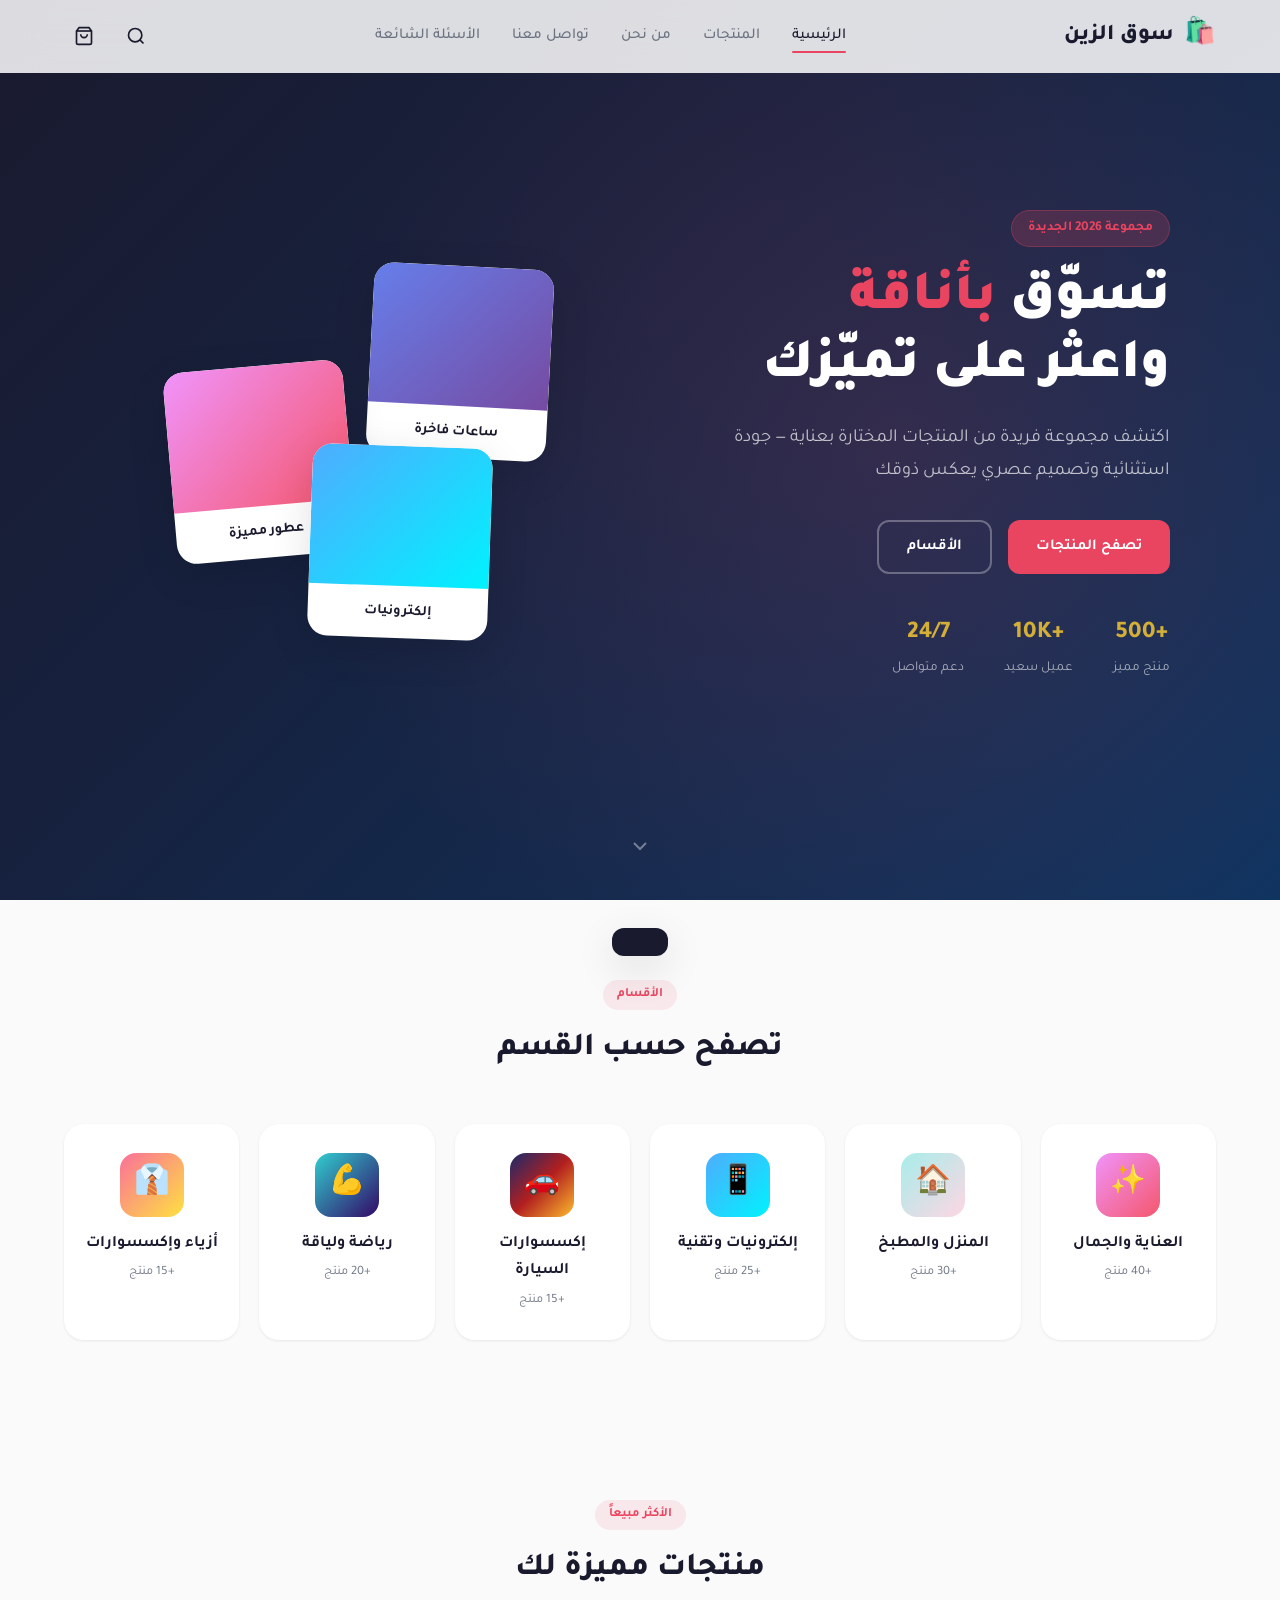
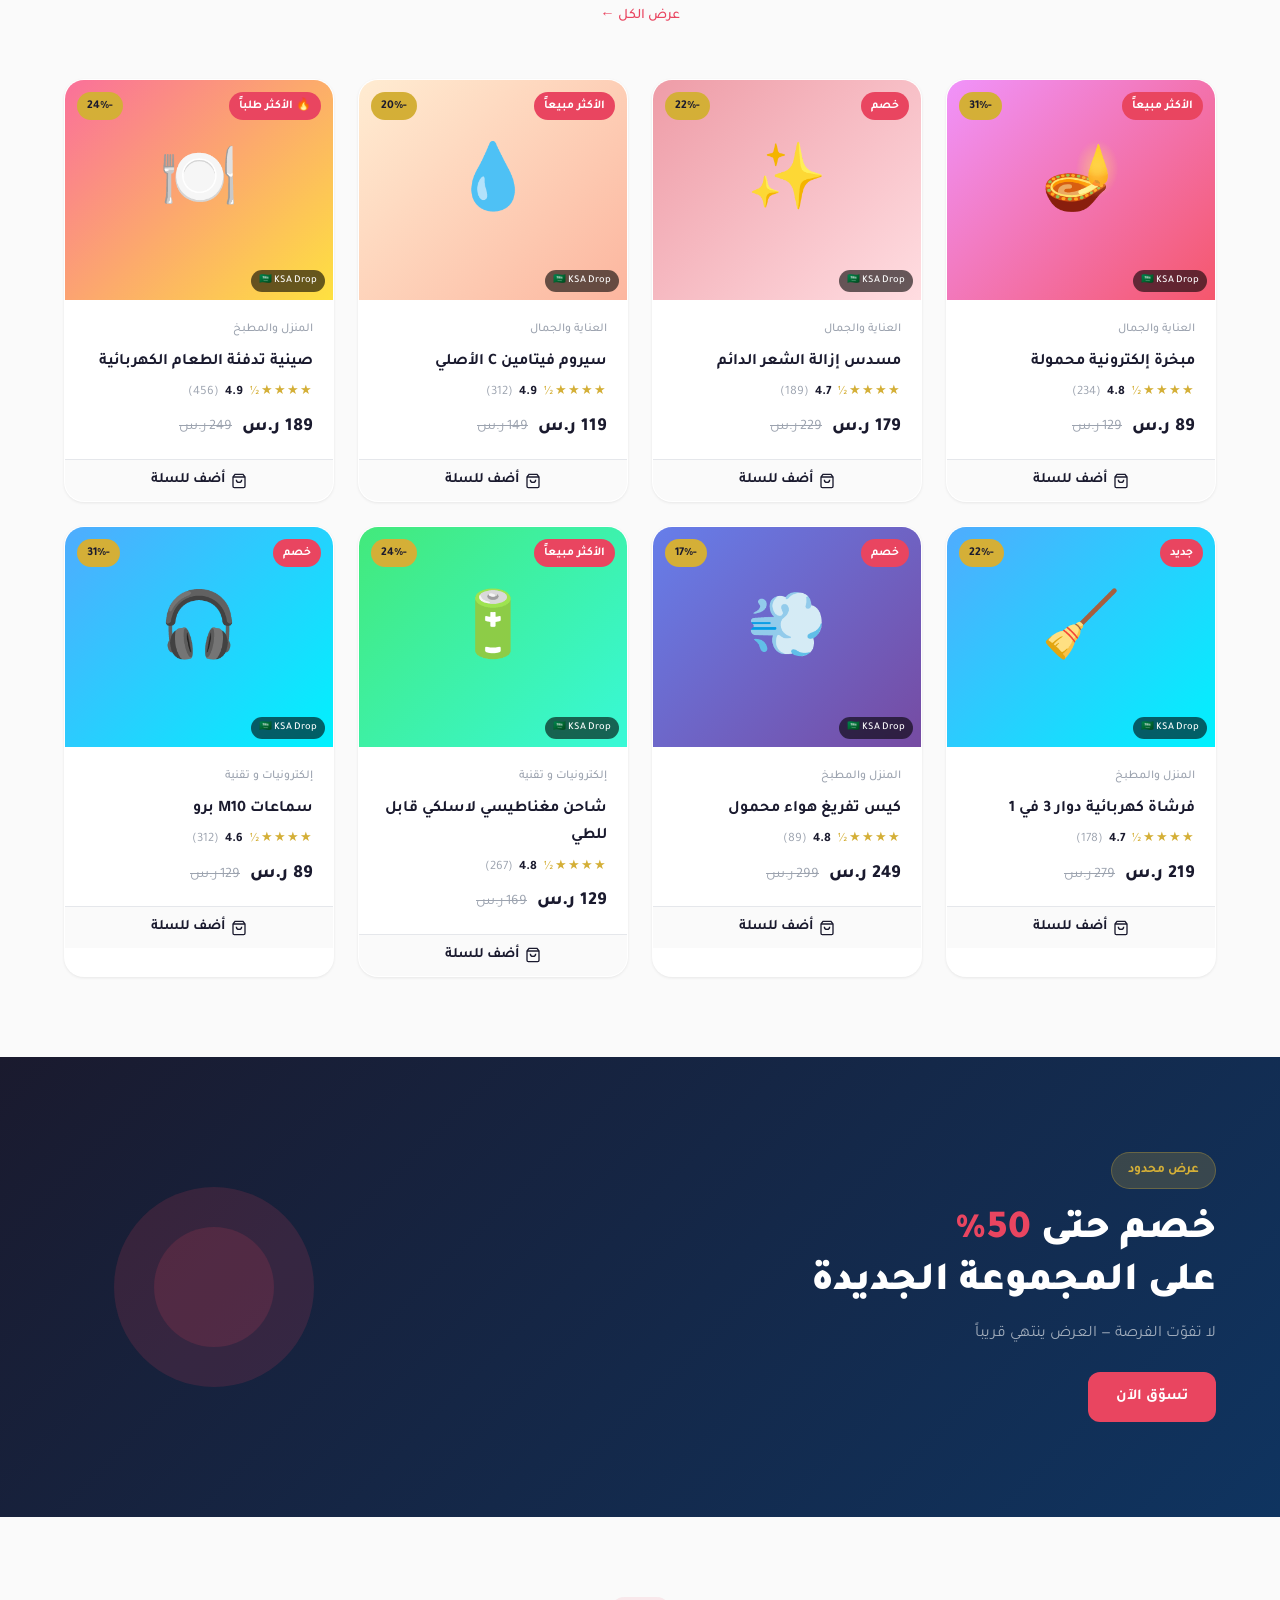
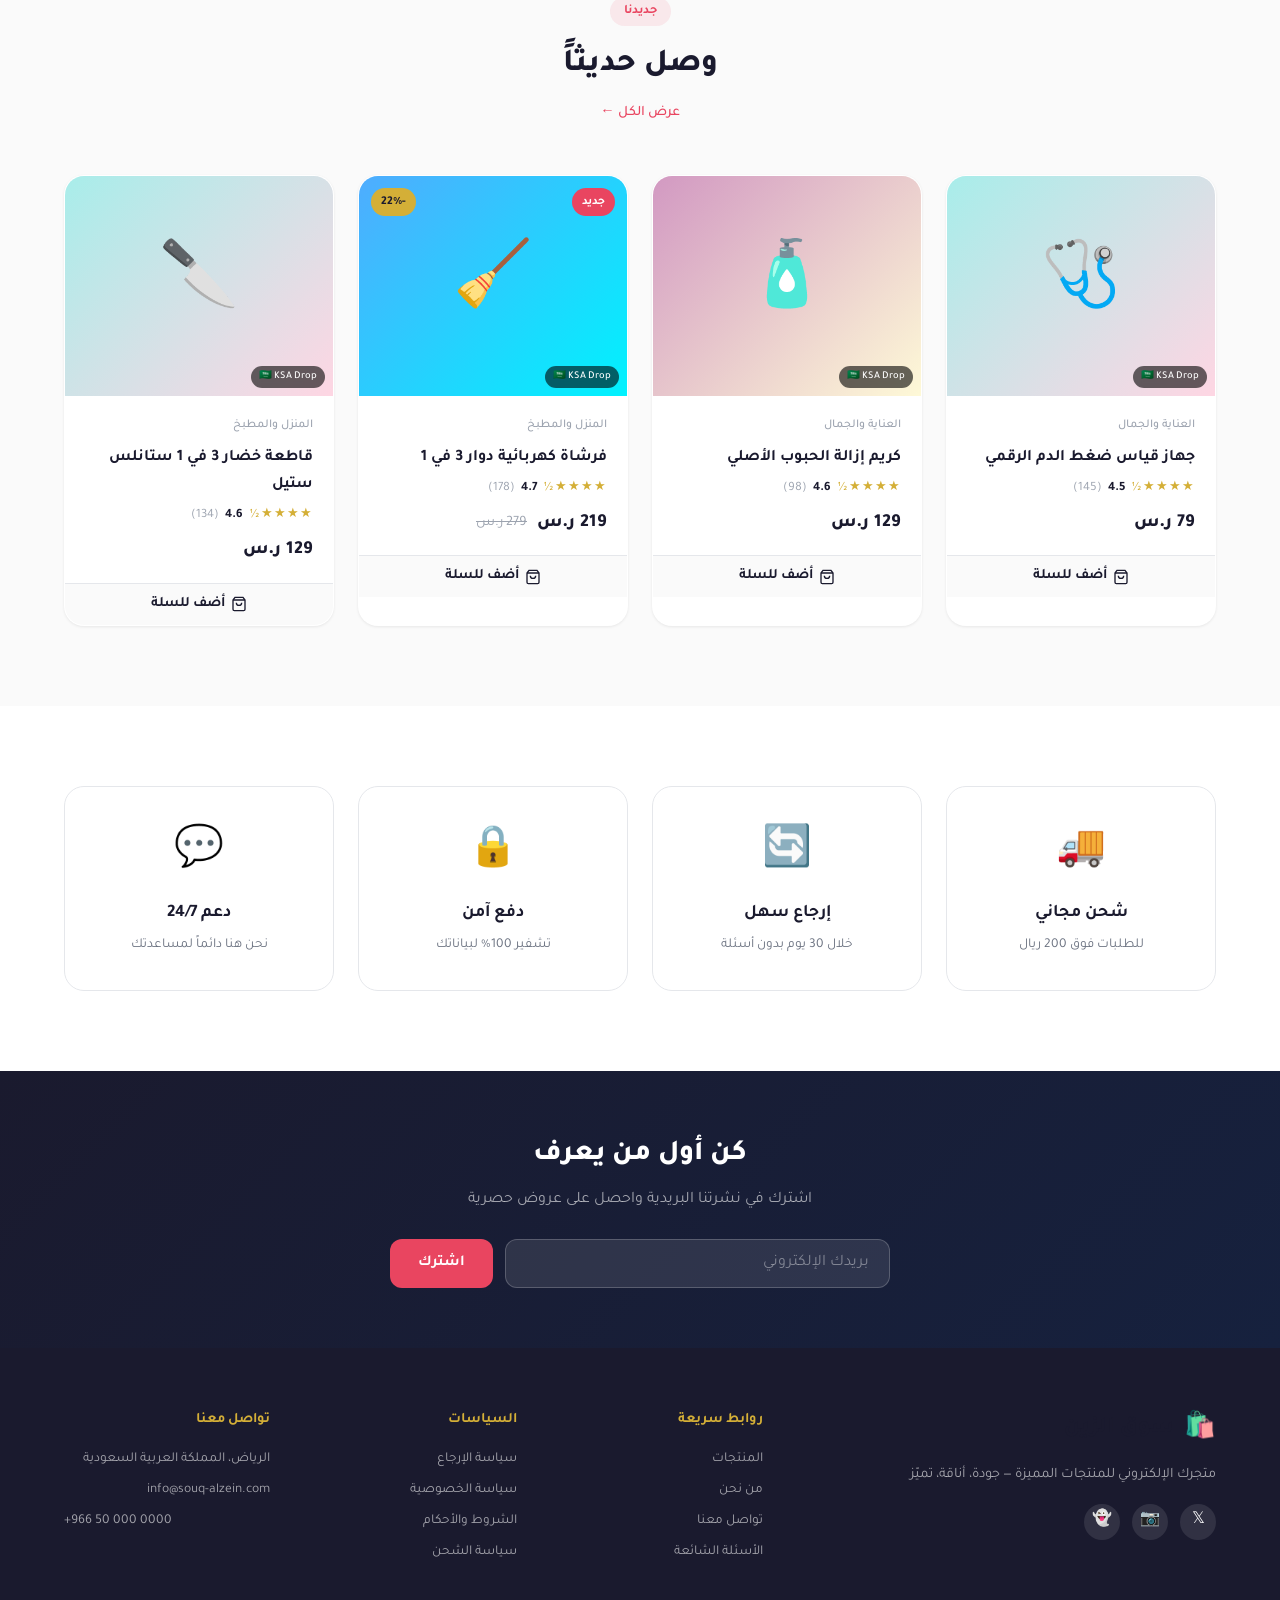
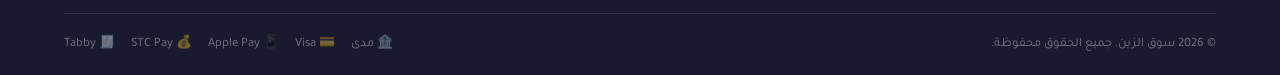
==== commit 77cf11b5: "🚀 v2.0: Dropshipping products from KSA Drop + M5AZN + Moyasar payment" ====
--- a/index.html
+++ b/index.html
@@ -96,35 +96,35 @@
         <h2 class="section-title">تصفح حسب القسم</h2>
       </div>
       <div class="categories-grid">
-        <a href="products.html?cat=watches" class="category-card">
-          <div class="category-icon" style="background: linear-gradient(135deg, #667eea 0%, #764ba2 100%);">⌚</div>
-          <h3>ساعات</h3>
-          <p>+120 منتج</p>
-        </a>
-        <a href="products.html?cat=perfumes" class="category-card">
-          <div class="category-icon" style="background: linear-gradient(135deg, #f093fb 0%, #f5576c 100%);">🧴</div>
-          <h3>عطور</h3>
-          <p>+85 منتج</p>
-        </a>
-        <a href="products.html?cat=electronics" class="category-card">
+        <a href="products.html?cat=beauty" class="category-card">
+          <div class="category-icon" style="background: linear-gradient(135deg, #f093fb 0%, #f5576c 100%);">✨</div>
+          <h3>العناية والجمال</h3>
+          <p>+40 منتج</p>
+        </a>
+        <a href="products.html?cat=home" class="category-card">
+          <div class="category-icon" style="background: linear-gradient(135deg, #a8edea 0%, #fed6e3 100%);">🏠</div>
+          <h3>المنزل والمطبخ</h3>
+          <p>+30 منتج</p>
+        </a>
+        <a href="products.html?cat=tech" class="category-card">
           <div class="category-icon" style="background: linear-gradient(135deg, #4facfe 0%, #00f2fe 100%);">📱</div>
-          <h3>إلكترونيات</h3>
-          <p>+200 منتج</p>
+          <h3>إلكترونيات وتقنية</h3>
+          <p>+25 منتج</p>
+        </a>
+        <a href="products.html?cat=car" class="category-card">
+          <div class="category-icon" style="background: linear-gradient(135deg, #1a2a6c 0%, #b21f1f 50%, #fdbb2d 100%);">🚗</div>
+          <h3>إكسسوارات السيارة</h3>
+          <p>+15 منتج</p>
+        </a>
+        <a href="products.html?cat=sport" class="category-card">
+          <div class="category-icon" style="background: linear-gradient(135deg, #30cfd0 0%, #330867 100%);">💪</div>
+          <h3>رياضة ولياقة</h3>
+          <p>+20 منتج</p>
         </a>
         <a href="products.html?cat=fashion" class="category-card">
           <div class="category-icon" style="background: linear-gradient(135deg, #fa709a 0%, #fee140 100%);">👔</div>
-          <h3>أزياء</h3>
-          <p>+95 منتج</p>
-        </a>
-        <a href="products.html?cat=home" class="category-card">
-          <div class="category-icon" style="background: linear-gradient(135deg, #a8edea 0%, #fed6e3 100%);">🏠</div>
-          <h3>المنزل</h3>
-          <p>+60 منتج</p>
-        </a>
-        <a href="products.html?cat=accessories" class="category-card">
-          <div class="category-icon" style="background: linear-gradient(135deg, #d299c2 0%, #fef9d7 100%);">💎</div>
-          <h3>إكسسوارات</h3>
-          <p>+75 منتج</p>
+          <h3>أزياء وإكسسوارات</h3>
+          <p>+15 منتج</p>
         </a>
       </div>
     </div>
@@ -252,10 +252,11 @@
       <div class="footer-bottom">
         <p>© 2026 سوق الزين. جميع الحقوق محفوظة.</p>
         <div class="payment-methods">
+          <span>🏦 مدى</span>
           <span>💳 Visa</span>
-          <span>💳 Mastercard</span>
           <span>📱 Apple Pay</span>
-          <span>🏦 مدى</span>
+          <span>💰 STC Pay</span>
+          <span>🧾 Tabby</span>
         </div>
       </div>
     </div>
--- a/css/style.css
+++ b/css/style.css
@@ -125,6 +125,7 @@
 .product-card:hover .product-icon{transform:scale(1.15)}
 .product-badge{position:absolute;top:12px;right:12px;background:var(--accent);color:#fff;font-size:.75rem;font-weight:600;padding:4px 10px;border-radius:50px}
 .product-discount{position:absolute;top:12px;left:12px;background:var(--gold);color:var(--primary);font-size:.75rem;font-weight:700;padding:4px 10px;border-radius:50px}
+.product-supplier{position:absolute;bottom:8px;right:8px;background:rgba(0,0,0,.6);color:#fff;font-size:.65rem;font-weight:500;padding:2px 8px;border-radius:50px;backdrop-filter:blur(4px)}
 .product-info{padding:16px 20px}
 .product-category{font-size:.75rem;color:var(--text-lighter);font-weight:500}
 .product-name{font-size:1rem;font-weight:700;margin:6px 0}
@@ -252,6 +253,10 @@
 .summary-divider{height:1px;background:var(--border);margin:8px 0}
 .continue-shopping{display:block;text-align:center;margin-top:12px;font-size:.85rem;color:var(--text-light)}
 
+.payment-trust{text-align:center;margin-top:12px;font-size:.75rem;color:var(--text-light)}
+.payment-badges{display:flex;gap:8px;justify-content:center;flex-wrap:wrap;margin-top:6px;font-size:.7rem}
+.payment-badges span{padding:3px 8px;background:var(--bg);border-radius:50px;border:1px solid var(--border)}
+
 .empty-cart{display:flex;flex-direction:column;align-items:center;justify-content:center;padding:80px 0;text-align:center}
 .empty-cart-icon{font-size:5rem;margin-bottom:16px}
 
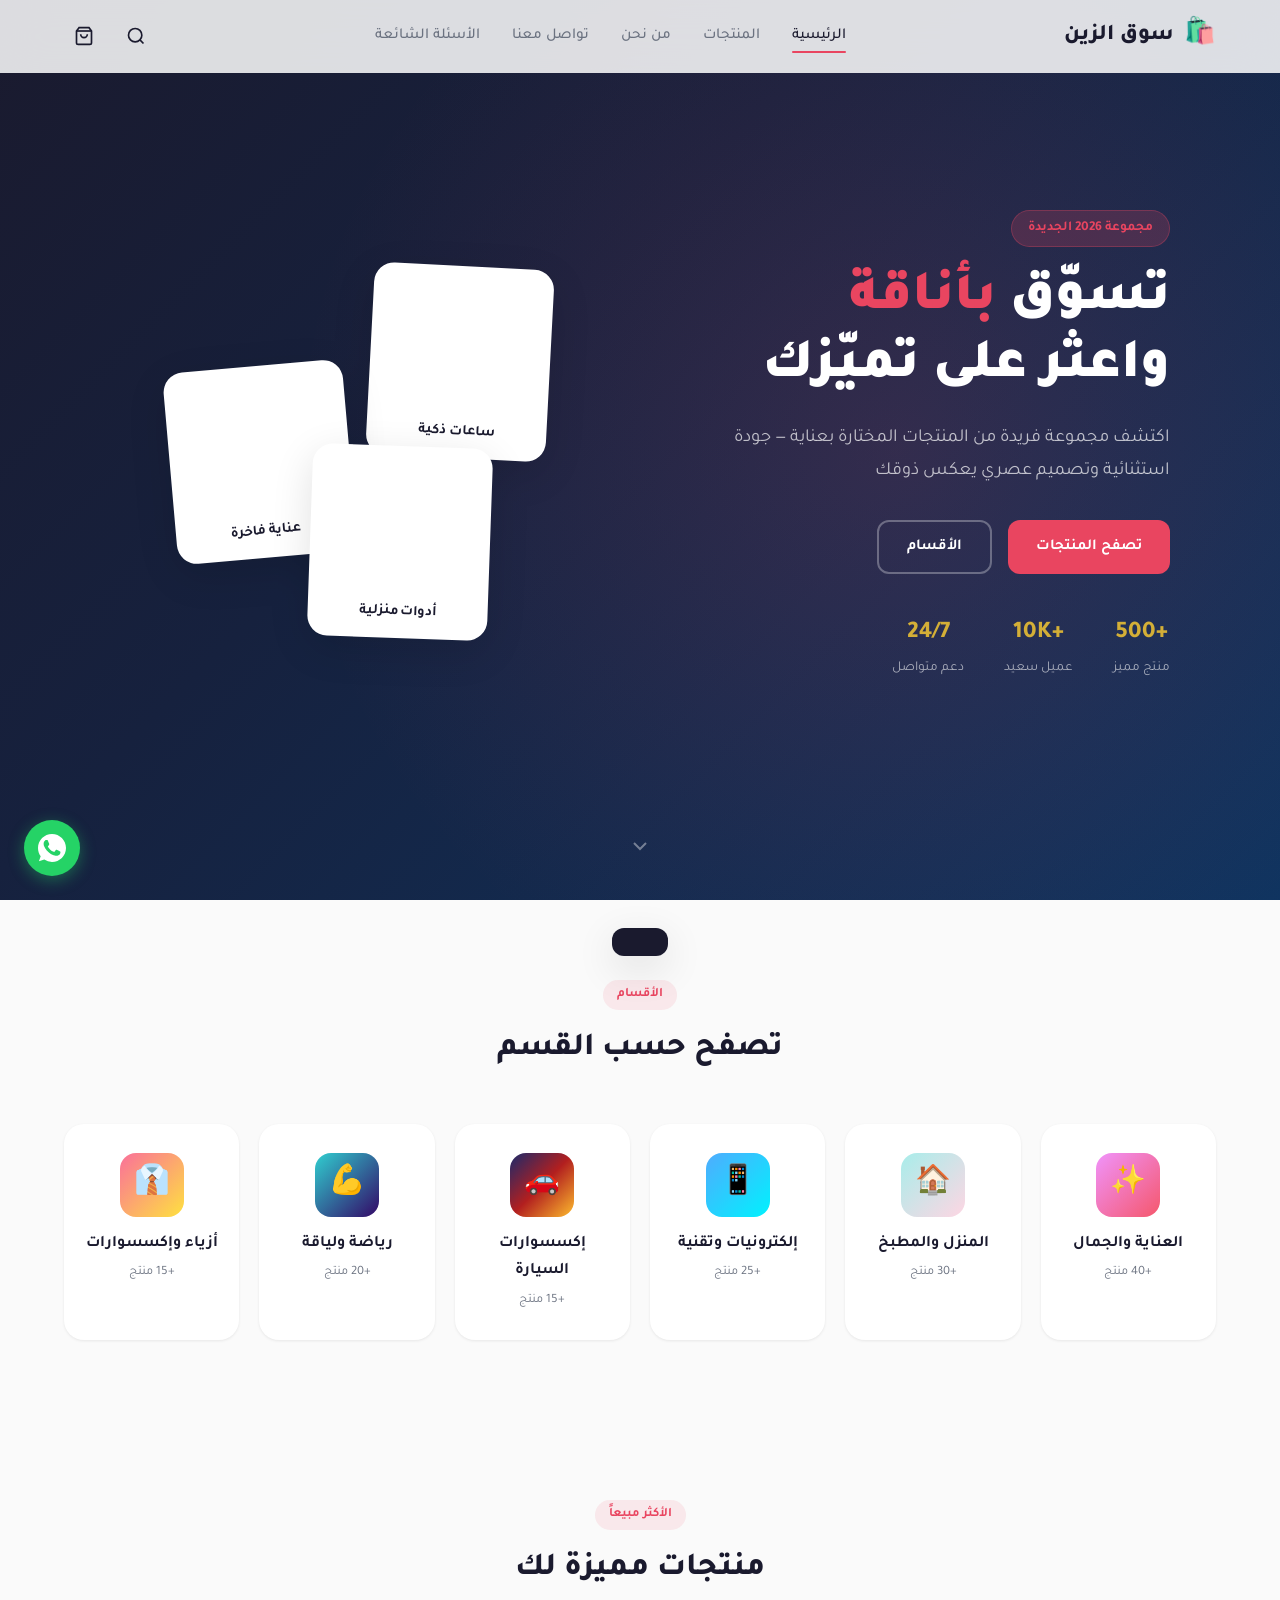
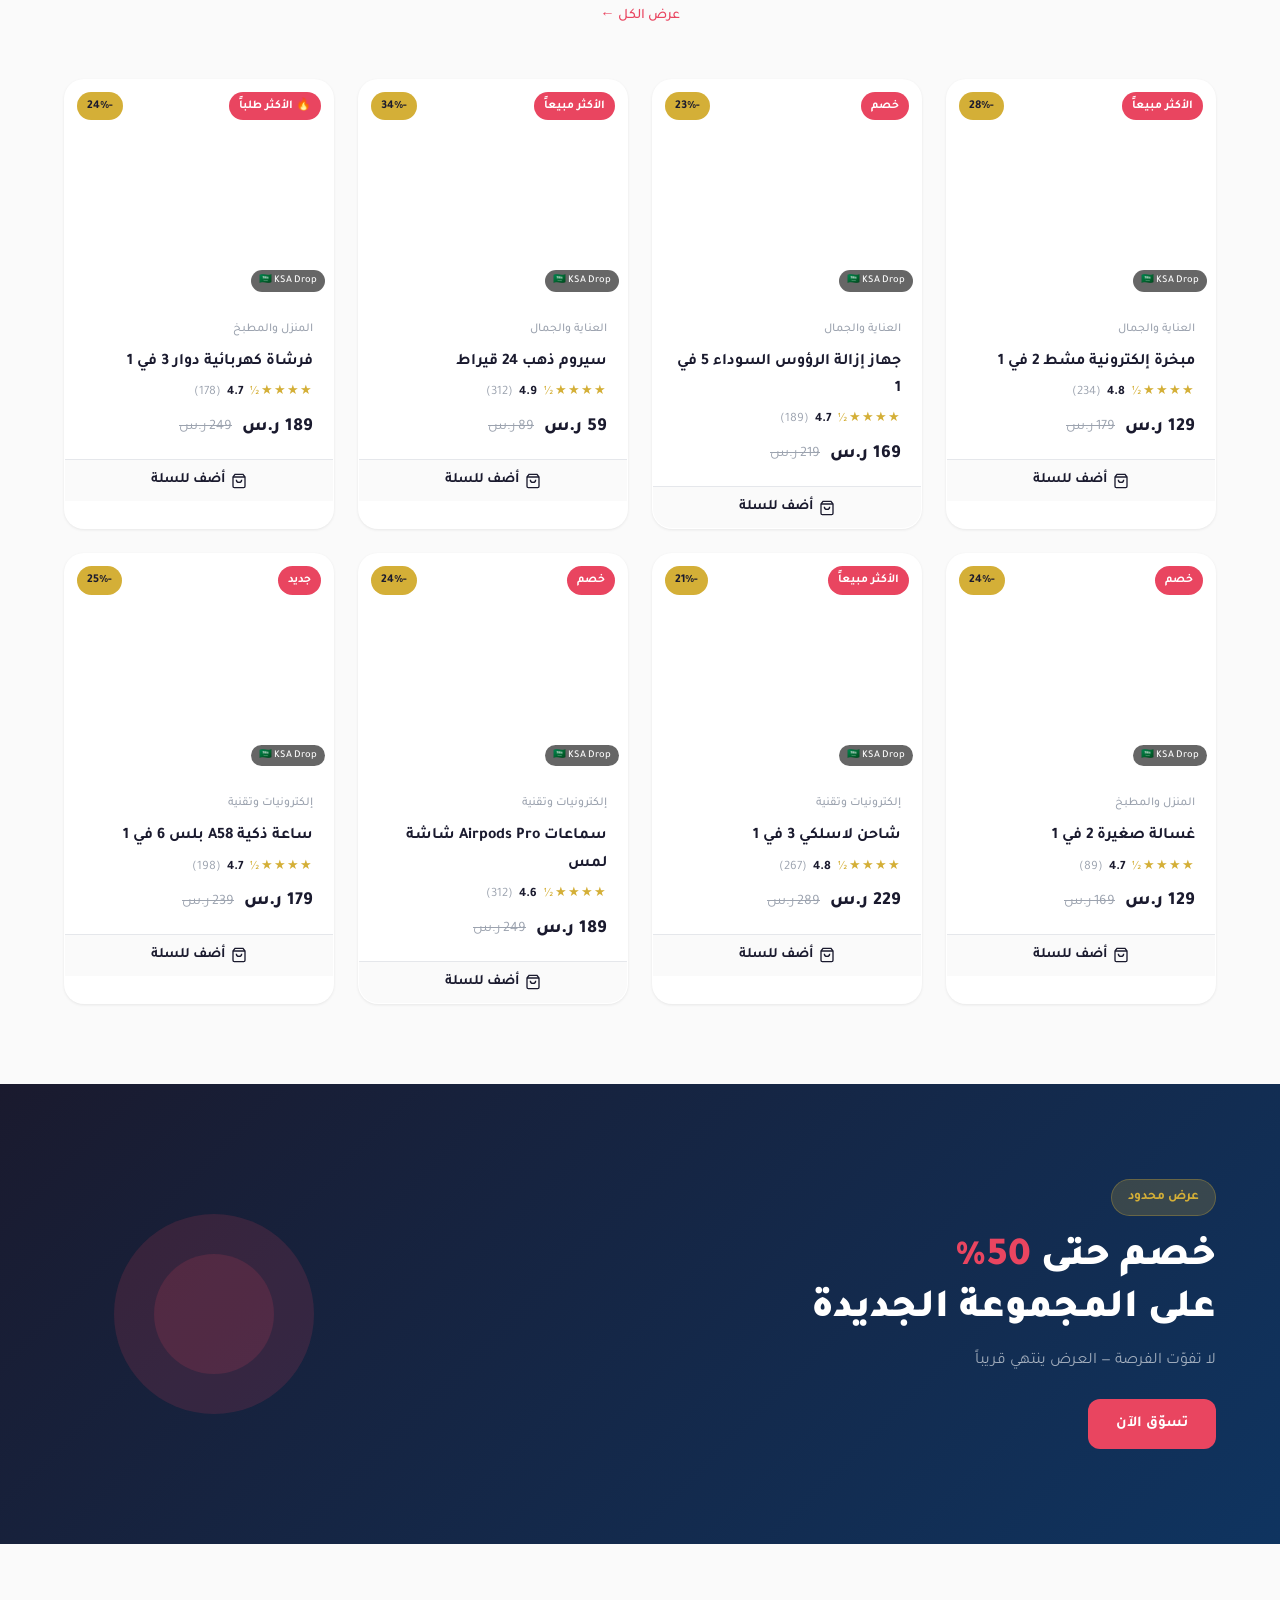
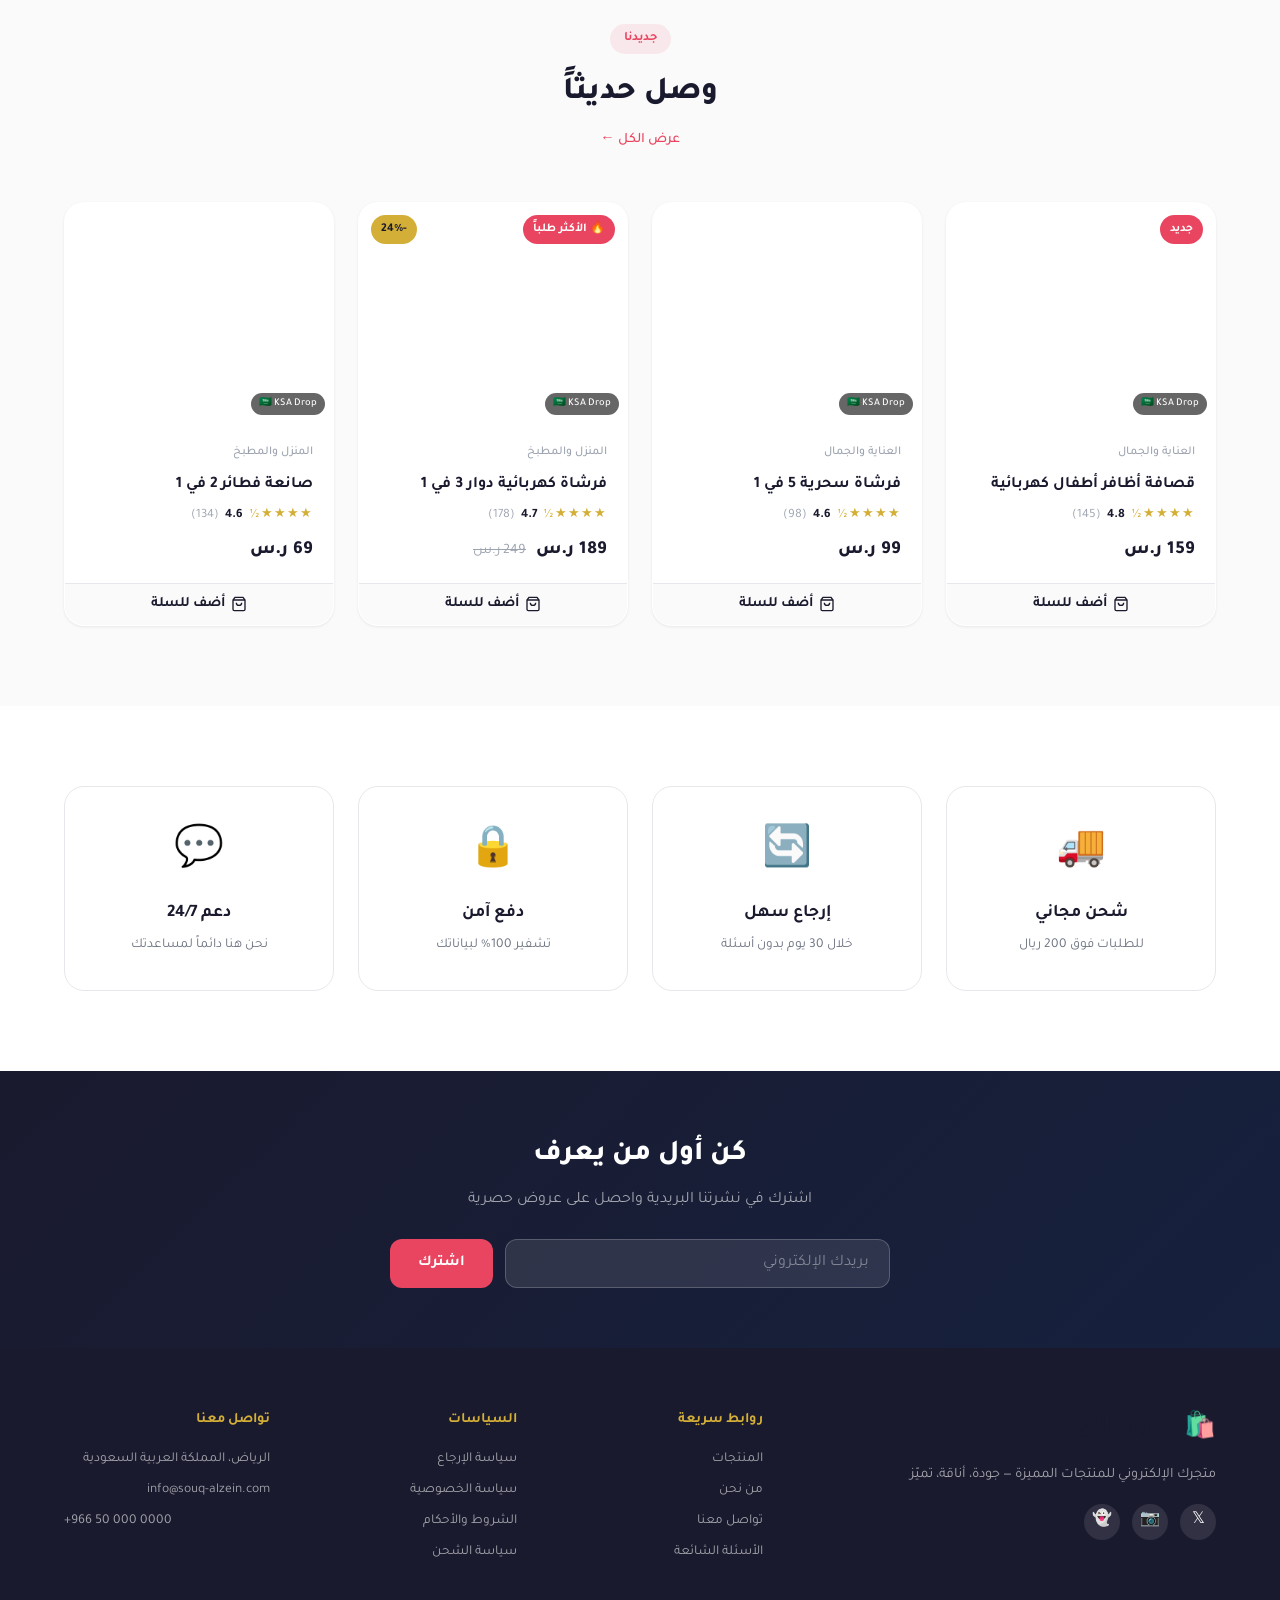
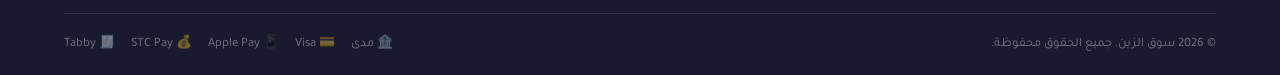
==== commit d407d0f5: "🚀 v2.1 Complete: Real images, SEO, WhatsApp, sitemap, checkout fixes" ====
--- a/index.html
+++ b/index.html
@@ -4,12 +4,35 @@
   <meta charset="UTF-8">
   <meta name="viewport" content="width=device-width, initial-scale=1.0">
   <title>سوق الزين — تسوق بأناقة</title>
-  <meta name="description" content="سوق الزين — متجرك الإلكتروني للمنتجات المميزة بتصميم عصري وجودة عالية">
+  <meta name="description" content="سوق الزين — متجرك الإلكتروني السعودي للمنتجات المميزة. إلكترونيات، عناية شخصية، منزل، إكسسوارات سيارة. شحن سريع ودفع آمن عبر Moyasar.">
+  <meta property="og:title" content="سوق الزين — تسوق بأناقة">
+  <meta property="og:description" content="متجرك الإلكتروني السعودي — منتجات مميزة بأسعار تنافسية مع شحن سريع">
+  <meta property="og:type" content="website">
+  <meta property="og:url" content="https://az212z.github.io/souq-alzein/">
+  <meta property="og:locale" content="ar_SA">
+  <meta name="twitter:card" content="summary_large_image">
+  <link rel="canonical" href="https://az212z.github.io/souq-alzein/">
   <link rel="icon" href="data:image/svg+xml,<svg xmlns='http://www.w3.org/2000/svg' viewBox='0 0 100 100'><text y='.9em' font-size='90'>🛍️</text></svg>">
   <link rel="stylesheet" href="css/style.css">
   <link rel="preconnect" href="https://fonts.googleapis.com">
   <link rel="preconnect" href="https://fonts.gstatic.com" crossorigin>
   <link href="https://fonts.googleapis.com/css2?family=Tajawal:wght@300;400;500;700;800;900&display=swap" rel="stylesheet">
+  <script type="application/ld+json">
+  {
+    "@context": "https://schema.org",
+    "@type": "OnlineStore",
+    "name": "سوق الزين",
+    "url": "https://az212z.github.io/souq-alzein/",
+    "description": "متجرك الإلكتروني السعودي للمنتجات المميزة",
+    "address": {
+      "@type": "PostalAddress",
+      "addressCountry": "SA",
+      "addressLocality": "الرياض"
+    },
+    "priceRange": "$$",
+    "paymentAccepted": ["Mada","Visa","Mastercard","Apple Pay","STC Pay","Tabby","COD"]
+  }
+  </script>
 </head>
 <body>
   <!-- Header -->
@@ -70,16 +93,16 @@
       </div>
       <div class="hero-visual">
         <div class="hero-card hero-card-1">
-          <div class="card-img" style="background: linear-gradient(135deg, #667eea 0%, #764ba2 100%);"></div>
-          <span>ساعات فاخرة</span>
+          <div class="card-img" style="background-image: url('https://cdn.shopify.com/s/files/1/0866/8699/0652/files/smart_watch1_1.webp?width=360'); background-size: cover; background-position: center;"></div>
+          <span>ساعات ذكية</span>
         </div>
         <div class="hero-card hero-card-2">
-          <div class="card-img" style="background: linear-gradient(135deg, #f093fb 0%, #f5576c 100%);"></div>
-          <span>عطور مميزة</span>
+          <div class="card-img" style="background-image: url('https://cdn.shopify.com/s/files/1/0866/8699/0652/files/haircomb1.jpg?width=360'); background-size: cover; background-position: center;"></div>
+          <span>عناية فاخرة</span>
         </div>
         <div class="hero-card hero-card-3">
-          <div class="card-img" style="background: linear-gradient(135deg, #4facfe 0%, #00f2fe 100%);"></div>
-          <span>إلكترونيات</span>
+          <div class="card-img" style="background-image: url('https://cdn.shopify.com/s/files/1/0866/8699/0652/files/3-in-1-electric-spin-scrubber-machine-319-978.jpg?width=360'); background-size: cover; background-position: center;"></div>
+          <span>أدوات منزلية</span>
         </div>
       </div>
     </div>
@@ -265,6 +288,11 @@
   <!-- Toast -->
   <div class="toast" id="toast"></div>
 
+  <!-- WhatsApp Float -->
+  <a href="https://wa.me/966500000000?text=%D8%A7%D9%84%D8%B3%D9%84%D8%A7%D9%85%20%D8%B9%D9%84%D9%8A%D9%83%D9%85%20%D8%A3%D8%A8%D8%BA%D9%89%20%D8%A7%D8%B3%D8%AA%D9%81%D8%B3%D8%A7%D8%B1" class="whatsapp-float" target="_blank" rel="noopener" aria-label="تواصل واتساب">
+    <svg viewBox="0 0 32 32" width="28" height="28" fill="currentColor"><path d="M16.004 0h-.008C7.174 0 0 7.176 0 16.004c0 3.5 1.136 6.744 3.052 9.378L1.056 31.2l6.098-1.952A15.9 15.9 0 0016.004 32C24.826 32 32 24.824 32 16.004S24.826 0 16.004 0zm9.312 22.61c-.39 1.1-2.296 2.1-3.178 2.234-.816.122-1.848.174-2.98-.19a27.1 27.1 0 01-2.704-1c-4.756-2.058-7.86-6.9-8.096-7.224-.236-.312-1.938-2.582-1.938-4.922s1.226-3.488 1.66-3.964c.434-.476.948-.596 1.264-.596.316 0 .632.002.908.016.292.014.682-.11 1.068.814.39.936 1.33 3.254 1.448 3.49.118.236.196.512.04.826-.158.316-.236.512-.472.79-.236.276-.498.618-.71.828-.236.236-.484.492-.208.964.276.472 1.226 2.024 2.63 3.28 1.808 1.612 3.334 2.112 3.808 2.35.472.236.748.196 1.026-.118.276-.316 1.184-1.38 1.5-1.856.316-.472.632-.392 1.068-.236.434.158 2.744 1.294 3.218 1.53.472.236.79.354.908.55.118.196.118 1.136-.272 2.234z"/></svg>
+  </a>
+
   <script src="js/data.js"></script>
   <script src="js/cart.js"></script>
   <script src="js/app.js"></script>
--- a/css/style.css
+++ b/css/style.css
@@ -209,7 +209,10 @@
 .breadcrumb{display:flex;align-items:center;gap:8px;font-size:.85rem;color:var(--text-light);margin-bottom:32px}
 .breadcrumb a:hover{color:var(--accent)}
 .detail-grid{display:grid;grid-template-columns:1fr 1fr;gap:48px;margin-bottom:60px}
-.detail-image{height:450px;border-radius:var(--radius-lg);display:flex;align-items:center;justify-content:center;position:relative}
+.detail-image{height:450px;border-radius:var(--radius-lg);display:flex;align-items:center;justify-content:center;position:relative;background-size:cover;background-position:center;overflow:hidden}
+.detail-gallery{position:absolute;bottom:12px;right:12px;display:flex;gap:6px;z-index:2}
+.gallery-thumb{width:56px;height:56px;border-radius:8px;object-fit:cover;border:2px solid rgba(255,255,255,.3);cursor:pointer;transition:all .2s}
+.gallery-thumb:hover,.gallery-thumb.active{border-color:var(--accent);transform:scale(1.1)}
 .detail-icon{font-size:8rem}
 .detail-category{font-size:.85rem;color:var(--text-lighter);font-weight:500}
 .detail-name{font-size:2rem;font-weight:900;margin:8px 0 16px}
@@ -435,4 +438,8 @@
 .category-card,.product-card,.feature-card,.value-card,.team-card,.contact-card,.stat-card,.faq-item{animation:fadeIn .5s ease both}
 .products-grid .product-card:nth-child(2){animation-delay:.1s}
 .products-grid .product-card:nth-child(3){animation-delay:.2s}
-.products-grid .product-card:nth-child(4){animation-delay:.3s}+.products-grid .product-card:nth-child(4){animation-delay:.3s}
+
+/* WhatsApp Float */
+.whatsapp-float{position:fixed;bottom:24px;left:24px;width:56px;height:56px;border-radius:50%;background:#25D366;color:#fff;display:flex;align-items:center;justify-content:center;box-shadow:0 4px 16px rgba(37,211,102,.4);z-index:999;transition:transform .2s}
+.whatsapp-float:hover{transform:scale(1.1)}
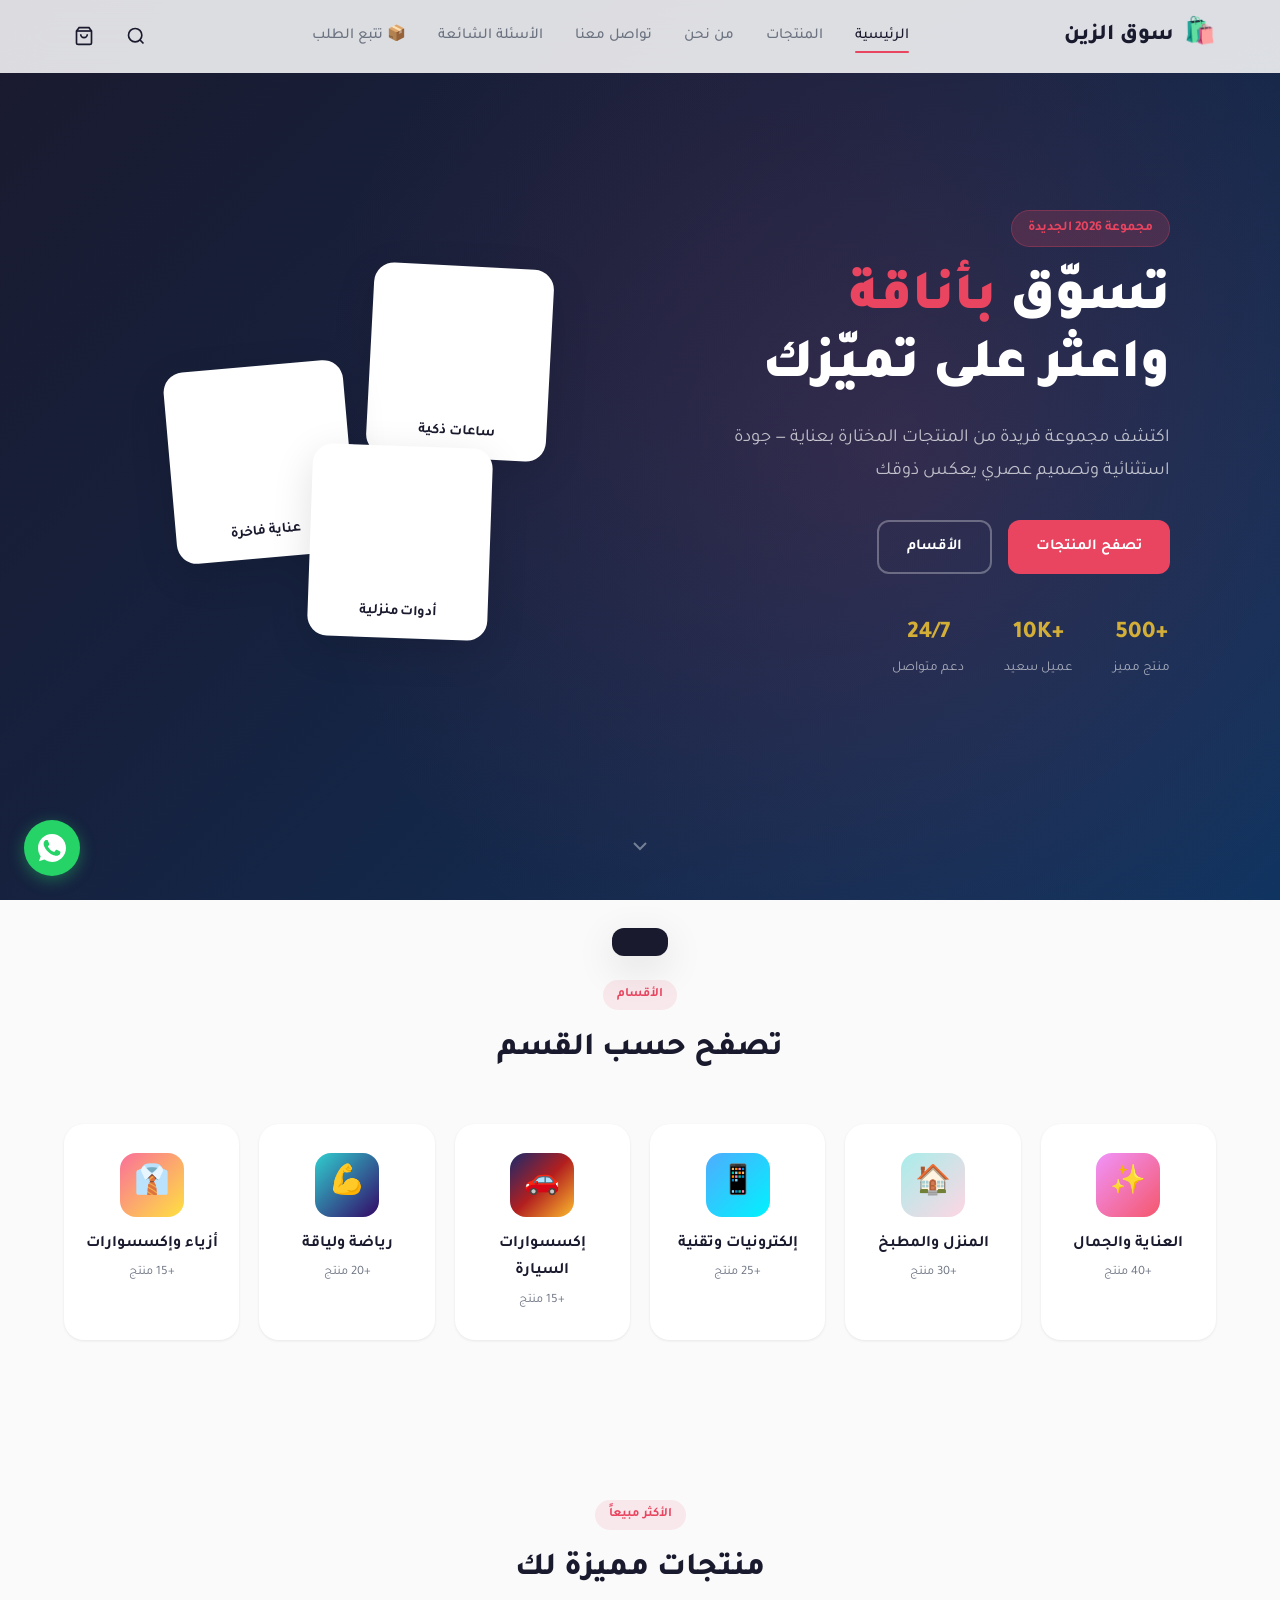
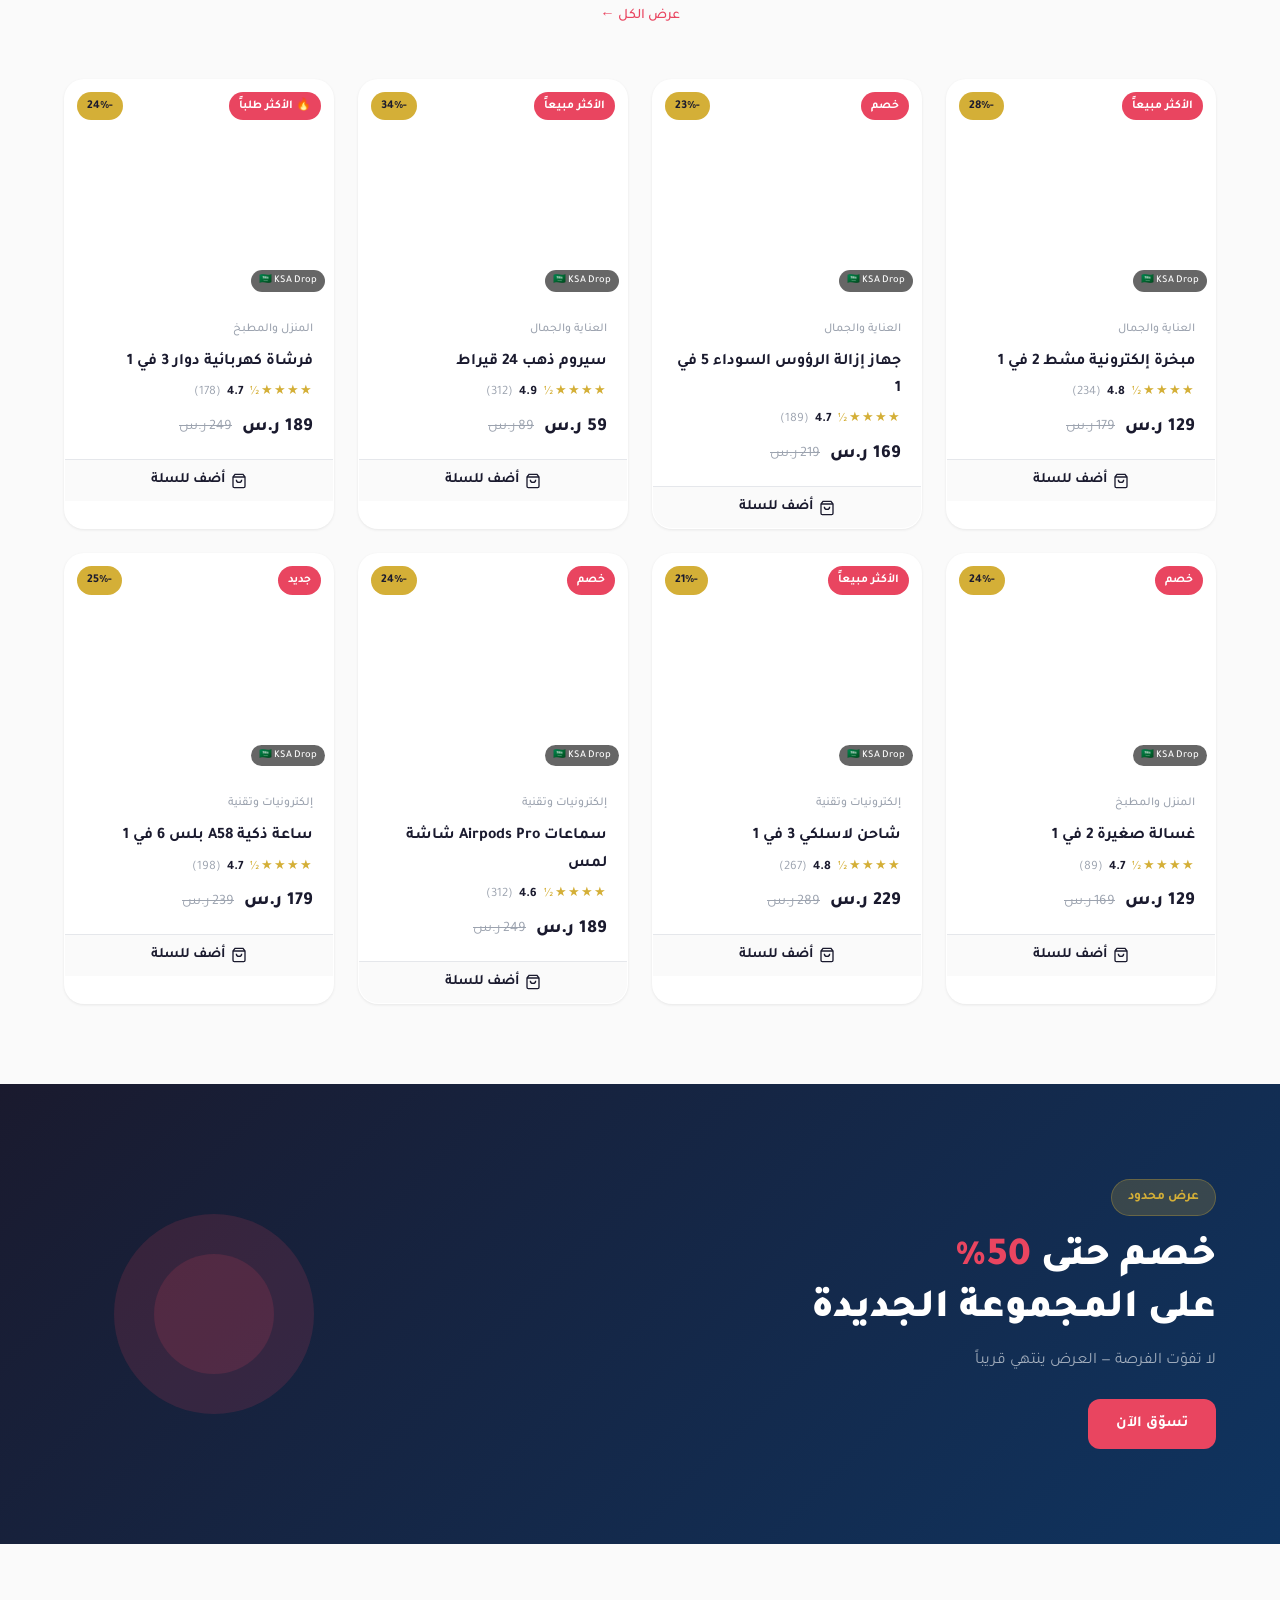
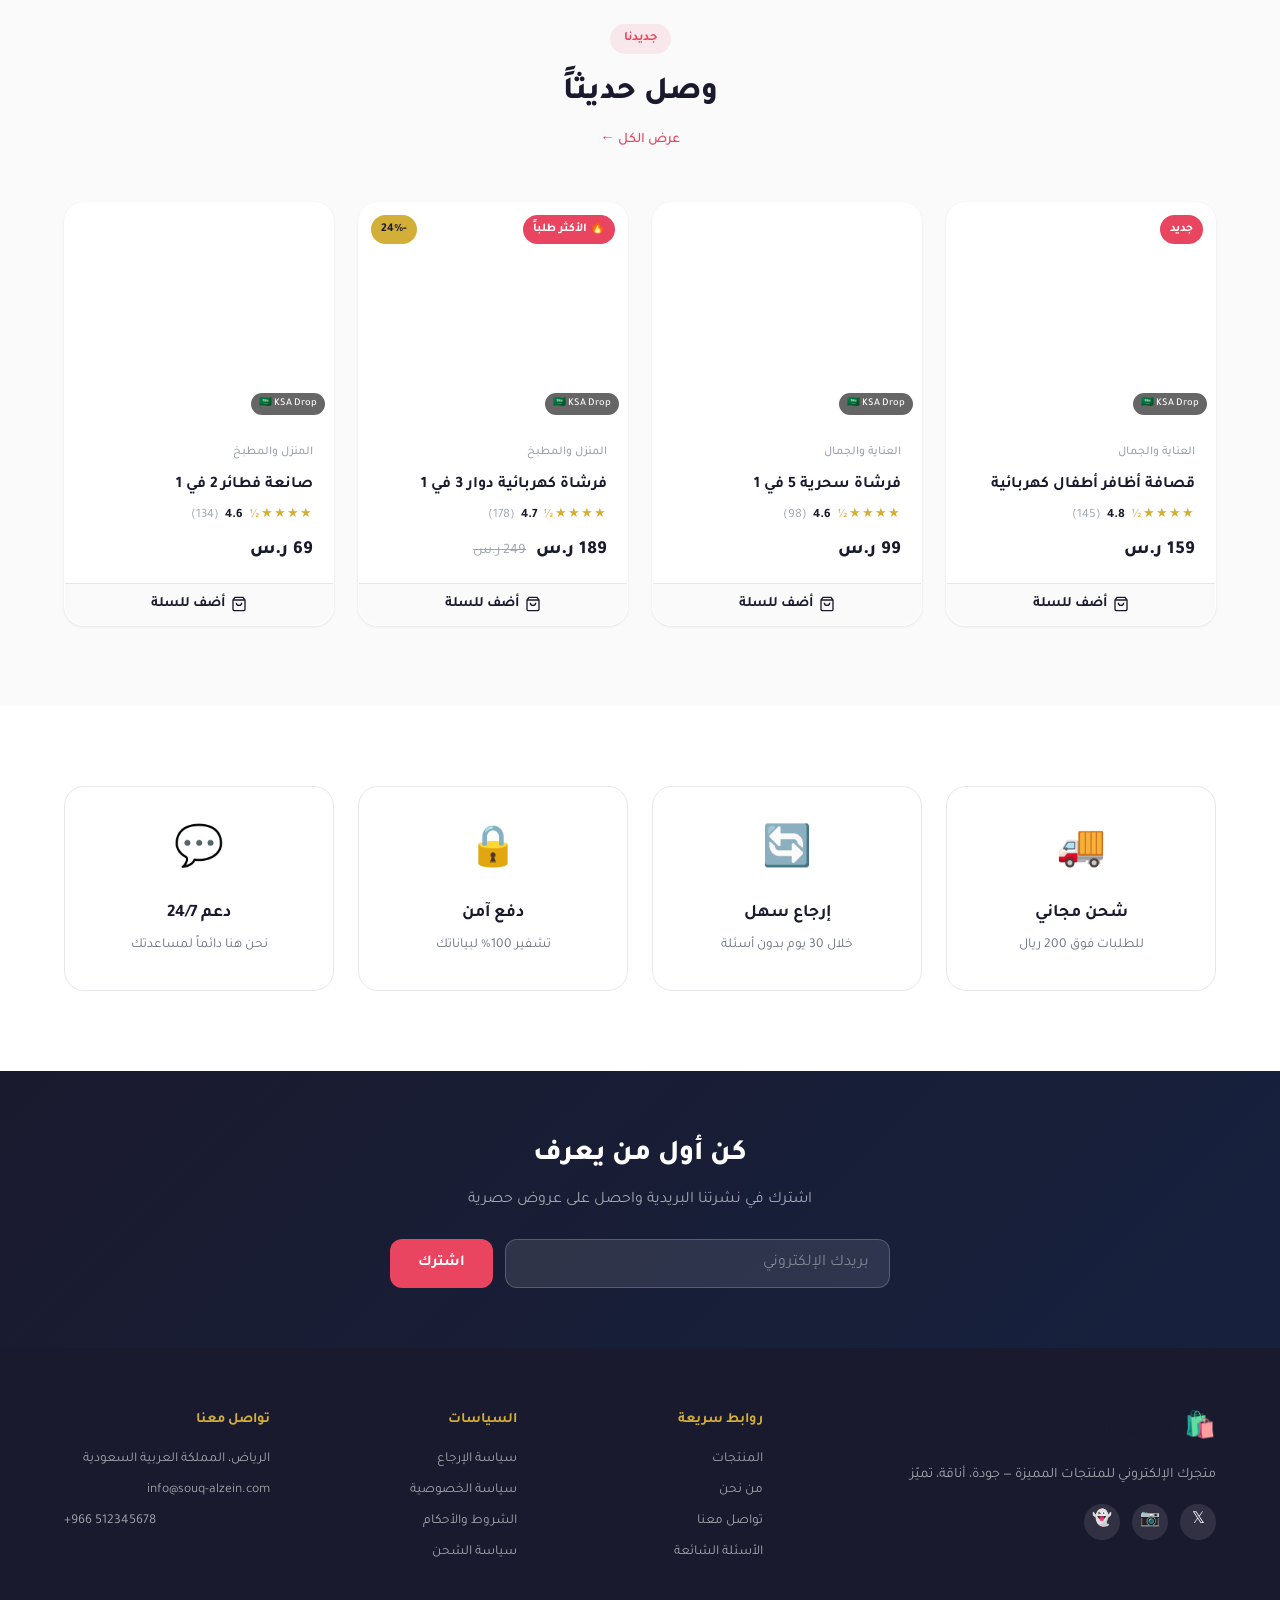
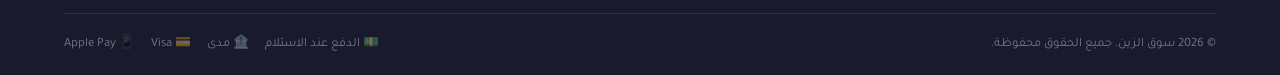
==== commit abf32b87: "🚀 v3.0 - نظام طلبات دروب شيبينغ كامل ✨ ميزات جديدة: - نظام طلبات كامل (COD فقط) - بدون Moyasar - صفح" ====
--- a/index.html
+++ b/index.html
@@ -6,7 +6,7 @@
   <title>سوق الزين — تسوق بأناقة</title>
   <meta name="description" content="سوق الزين — متجرك الإلكتروني السعودي للمنتجات المميزة. إلكترونيات، عناية شخصية، منزل، إكسسوارات سيارة. شحن سريع ودفع آمن عبر Moyasar.">
   <meta property="og:title" content="سوق الزين — تسوق بأناقة">
-  <meta property="og:description" content="متجرك الإلكتروني السعودي — منتجات مميزة بأسعار تنافسية مع شحن سريع">
+  <meta property="og:description" content="متجرك الإلكتروني السعودي — منتجات مميزة بأسعار تنافسية مع شحن سريع ودفع عند الاستلام">
   <meta property="og:type" content="website">
   <meta property="og:url" content="https://az212z.github.io/souq-alzein/">
   <meta property="og:locale" content="ar_SA">
@@ -30,7 +30,7 @@
       "addressLocality": "الرياض"
     },
     "priceRange": "$$",
-    "paymentAccepted": ["Mada","Visa","Mastercard","Apple Pay","STC Pay","Tabby","COD"]
+    "paymentAccepted": ["COD"]
   }
   </script>
 </head>
@@ -48,6 +48,7 @@
         <a href="about.html" class="nav-link">من نحن</a>
         <a href="contact.html" class="nav-link">تواصل معنا</a>
         <a href="faq.html" class="nav-link">الأسئلة الشائعة</a>
+        <a href="track.html" class="nav-link">📦 تتبع الطلب</a>
       </nav>
       <div class="header-actions">
         <button class="search-btn" id="searchToggle" aria-label="بحث">
@@ -269,17 +270,16 @@
           <h4>تواصل معنا</h4>
           <p>الرياض، المملكة العربية السعودية</p>
           <p>info@souq-alzein.com</p>
-          <p dir="ltr">+966 50 000 0000</p>
+          <p dir="ltr">+966 512345678</p>
         </div>
       </div>
       <div class="footer-bottom">
         <p>© 2026 سوق الزين. جميع الحقوق محفوظة.</p>
         <div class="payment-methods">
+          <span>💵 الدفع عند الاستلام</span>
           <span>🏦 مدى</span>
           <span>💳 Visa</span>
           <span>📱 Apple Pay</span>
-          <span>💰 STC Pay</span>
-          <span>🧾 Tabby</span>
         </div>
       </div>
     </div>
@@ -289,12 +289,13 @@
   <div class="toast" id="toast"></div>
 
   <!-- WhatsApp Float -->
-  <a href="https://wa.me/966500000000?text=%D8%A7%D9%84%D8%B3%D9%84%D8%A7%D9%85%20%D8%B9%D9%84%D9%8A%D9%83%D9%85%20%D8%A3%D8%A8%D8%BA%D9%89%20%D8%A7%D8%B3%D8%AA%D9%81%D8%B3%D8%A7%D8%B1" class="whatsapp-float" target="_blank" rel="noopener" aria-label="تواصل واتساب">
+  <a href="https://wa.me/966512345678?text=%D8%A7%D9%84%D8%B3%D9%84%D8%A7%D9%85%20%D8%B9%D9%84%D9%8A%D9%83%D9%85%20%D8%A3%D8%A8%D8%BA%D9%89%20%D8%A7%D8%B3%D8%AA%D9%81%D8%B3%D8%A7%D8%B1" class="whatsapp-float" target="_blank" rel="noopener" aria-label="تواصل واتساب">
     <svg viewBox="0 0 32 32" width="28" height="28" fill="currentColor"><path d="M16.004 0h-.008C7.174 0 0 7.176 0 16.004c0 3.5 1.136 6.744 3.052 9.378L1.056 31.2l6.098-1.952A15.9 15.9 0 0016.004 32C24.826 32 32 24.824 32 16.004S24.826 0 16.004 0zm9.312 22.61c-.39 1.1-2.296 2.1-3.178 2.234-.816.122-1.848.174-2.98-.19a27.1 27.1 0 01-2.704-1c-4.756-2.058-7.86-6.9-8.096-7.224-.236-.312-1.938-2.582-1.938-4.922s1.226-3.488 1.66-3.964c.434-.476.948-.596 1.264-.596.316 0 .632.002.908.016.292.014.682-.11 1.068.814.39.936 1.33 3.254 1.448 3.49.118.236.196.512.04.826-.158.316-.236.512-.472.79-.236.276-.498.618-.71.828-.236.236-.484.492-.208.964.276.472 1.226 2.024 2.63 3.28 1.808 1.612 3.334 2.112 3.808 2.35.472.236.748.196 1.026-.118.276-.316 1.184-1.38 1.5-1.856.316-.472.632-.392 1.068-.236.434.158 2.744 1.294 3.218 1.53.472.236.79.354.908.55.118.196.118 1.136-.272 2.234z"/></svg>
   </a>
 
   <script src="js/data.js"></script>
   <script src="js/cart.js"></script>
+  <script src="js/order.js"></script>
   <script src="js/app.js"></script>
 </body>
 </html>
--- a/css/style.css
+++ b/css/style.css
@@ -442,4 +442,36 @@
 
 /* WhatsApp Float */
 .whatsapp-float{position:fixed;bottom:24px;left:24px;width:56px;height:56px;border-radius:50%;background:#25D366;color:#fff;display:flex;align-items:center;justify-content:center;box-shadow:0 4px 16px rgba(37,211,102,.4);z-index:999;transition:transform .2s}
-.whatsapp-float:hover{transform:scale(1.1)}+.whatsapp-float:hover{transform:scale(1.1)}
+
+/* Product Detail WhatsApp Button */
+.btn-whatsapp-detail:hover{background:#128C7E !important;transform:translateY(-1px)}
+
+/* Detail Features */
+.detail-features{display:flex;flex-wrap:wrap;gap:8px;margin-top:16px}
+.detail-features span{background:#f0f8ff;padding:6px 14px;border-radius:8px;font-size:.85rem;color:var(--text);display:flex;align-items:center;gap:4px}
+
+/* Detail Trust Badges */
+.detail-trust{display:flex;flex-wrap:wrap;gap:8px;margin-top:12px}
+
+/* Coupon Box */
+.coupon-box{margin:16px 0;padding:16px;background:#f8f9fa;border-radius:12px;border:2px dashed var(--border)}
+.coupon-box label{font-weight:600;font-size:.9rem;display:block;margin-bottom:8px}
+.coupon-input-row{display:flex;gap:8px}
+.coupon-input{flex:1;padding:10px 14px;border:1px solid var(--border);border-radius:8px;font-family:'Tajawal',sans-serif;font-size:.9rem}
+.coupon-btn{padding:10px 16px;background:var(--accent);color:#fff;border:none;border-radius:8px;cursor:pointer;font-weight:600;font-family:'Tajawal',sans-serif}
+.coupon-msg{margin-top:8px;font-size:.85rem}
+.coupon-msg.success{color:#27ae60}
+.coupon-msg.error{color:#e74c3c}
+.coupon-applied{display:flex;justify-content:space-between;align-items:center;padding:8px 12px;background:#d4edda;border-radius:8px;margin-top:8px}
+.coupon-applied span{color:#155724;font-weight:600}
+.coupon-remove{background:none;border:none;color:#e74c3c;cursor:pointer;font-size:.85rem}
+.coupon-suggestions{margin-top:8px;font-size:.8rem;color:var(--text-light)}
+.coupon-suggestions span{background:#f0f0f0;padding:2px 8px;border-radius:4px;margin:0 2px;cursor:pointer}
+.coupon-suggestions span:hover{background:var(--accent);color:#fff}
+
+/* Delivery Info */
+.delivery-info{background:#f0f8ff;border-radius:12px;padding:16px;margin:16px 0}
+.delivery-info h4{font-size:.95rem;margin-bottom:8px;color:#0066cc}
+.delivery-info p{font-size:.85rem;color:var(--text-light);margin:4px 0}
+.delivery-info .highlight{color:#27ae60;font-weight:700}
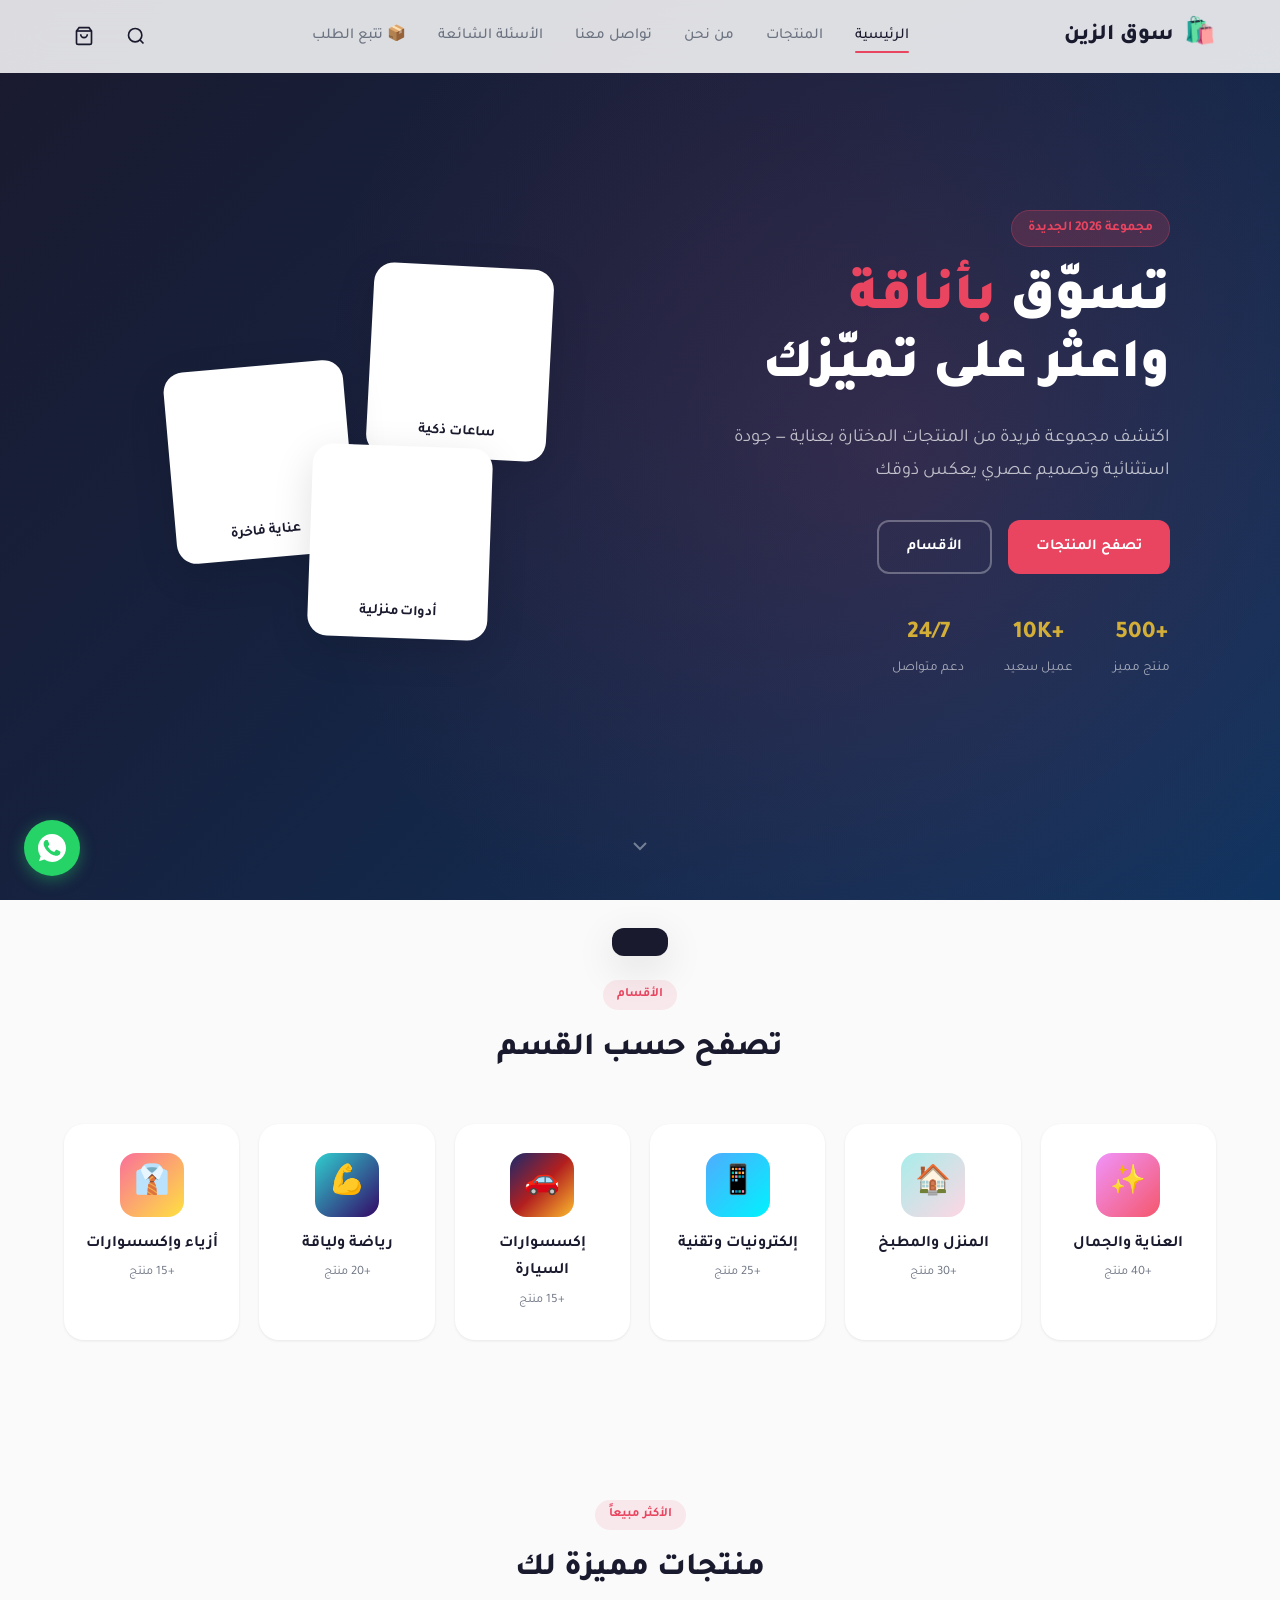
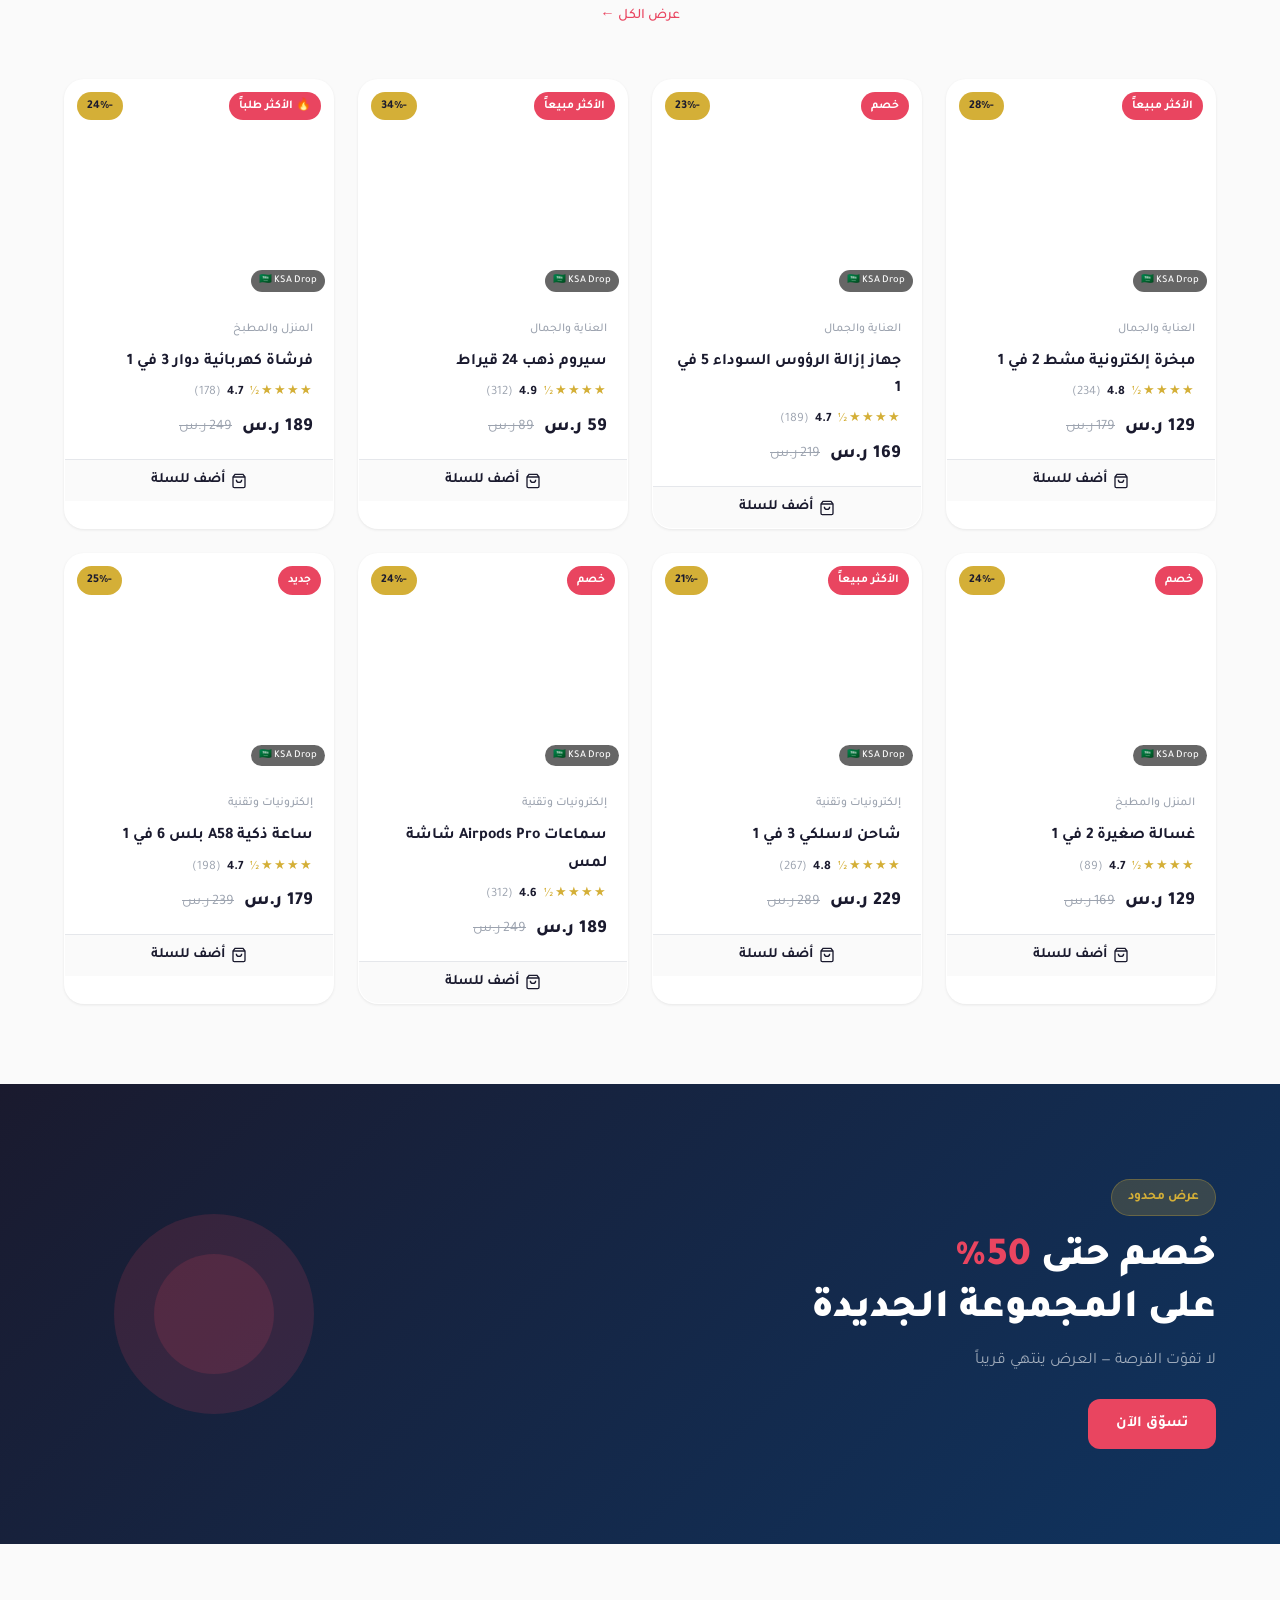
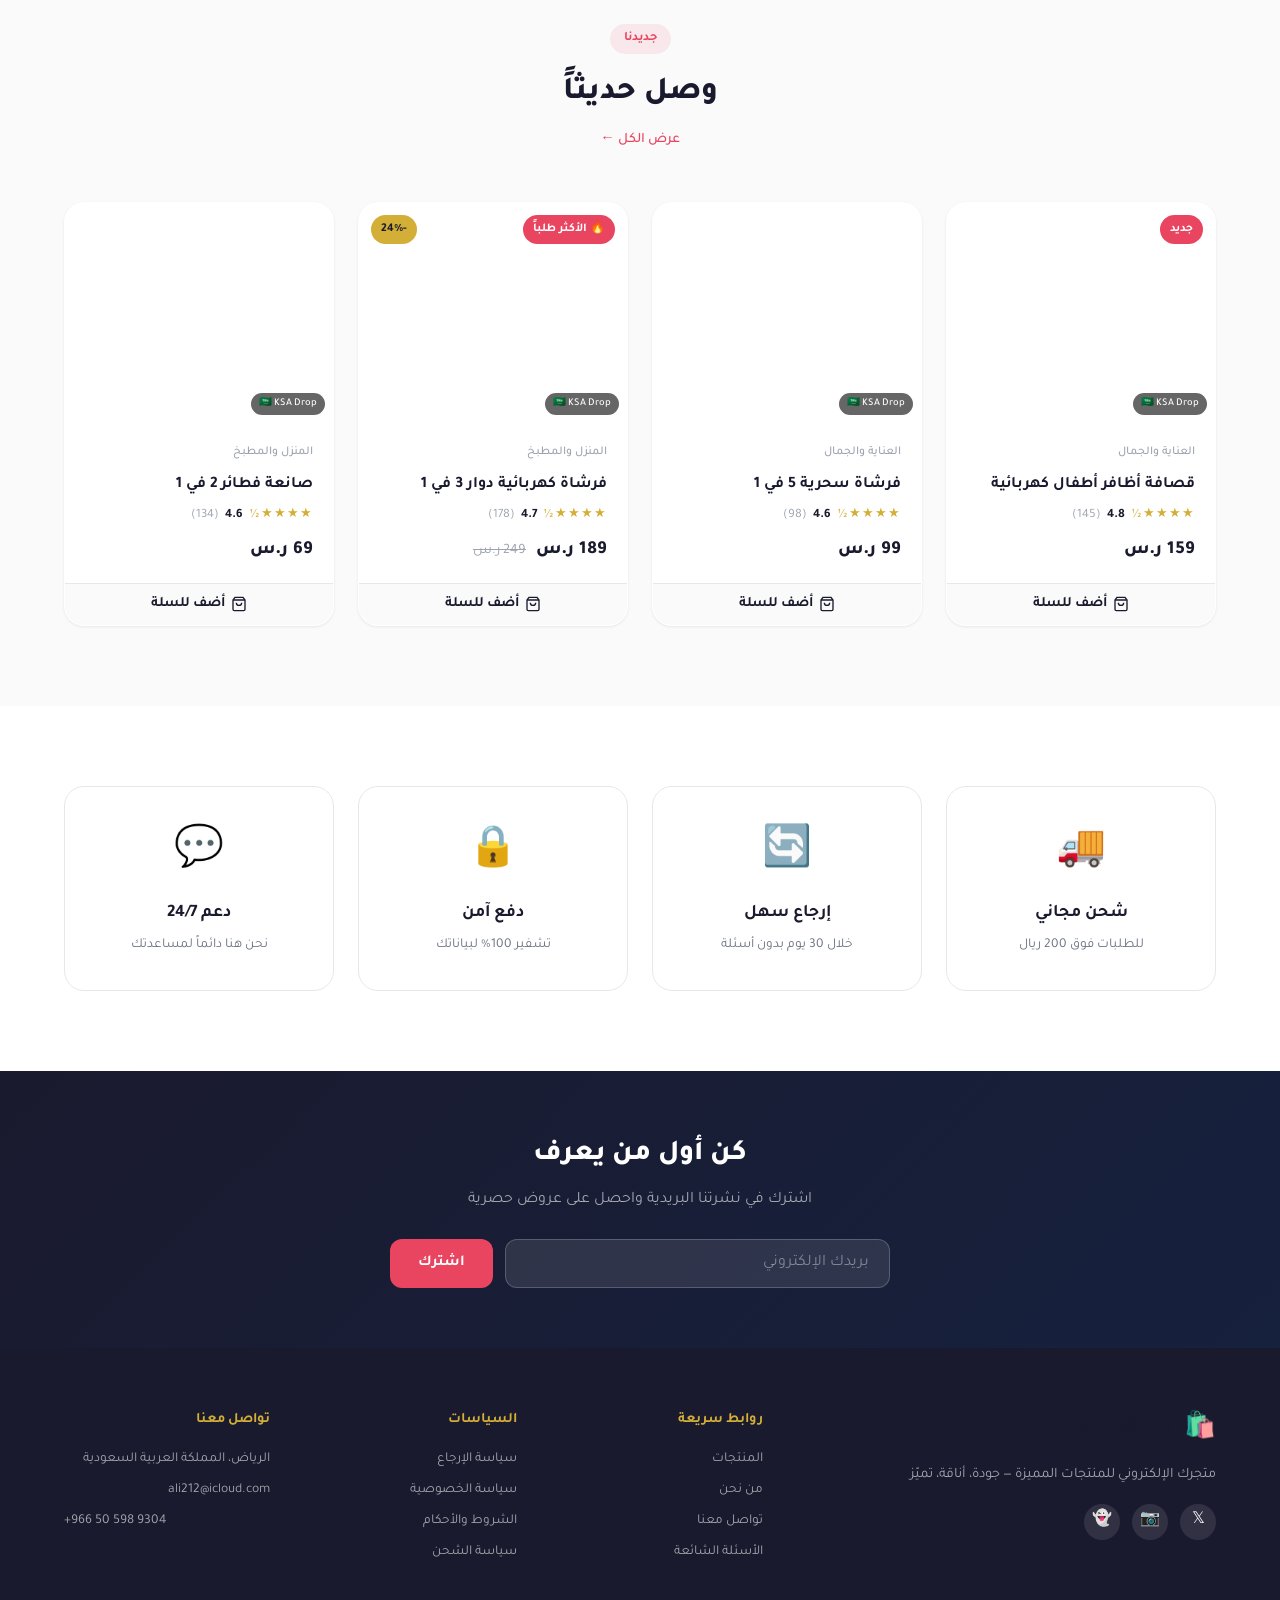
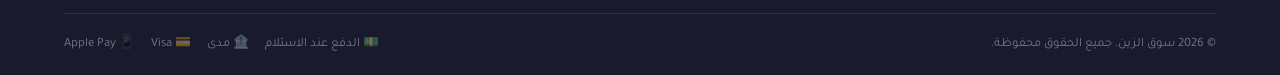
==== commit 65282d40: "🔥 تحديث بيانات علي - واتساب + إيميل - WhatsApp: +966 50 598 9304 - Email: ali212@icloud.com - تحديث " ====
--- a/index.html
+++ b/index.html
@@ -269,8 +269,8 @@
         <div class="footer-links">
           <h4>تواصل معنا</h4>
           <p>الرياض، المملكة العربية السعودية</p>
-          <p>info@souq-alzein.com</p>
-          <p dir="ltr">+966 512345678</p>
+          <p>ali212@icloud.com</p>
+          <p dir="ltr">+966 50 598 9304</p>
         </div>
       </div>
       <div class="footer-bottom">
@@ -289,7 +289,7 @@
   <div class="toast" id="toast"></div>
 
   <!-- WhatsApp Float -->
-  <a href="https://wa.me/966512345678?text=%D8%A7%D9%84%D8%B3%D9%84%D8%A7%D9%85%20%D8%B9%D9%84%D9%8A%D9%83%D9%85%20%D8%A3%D8%A8%D8%BA%D9%89%20%D8%A7%D8%B3%D8%AA%D9%81%D8%B3%D8%A7%D8%B1" class="whatsapp-float" target="_blank" rel="noopener" aria-label="تواصل واتساب">
+  <a href="https://wa.me/966505989304?text=%D8%A7%D9%84%D8%B3%D9%84%D8%A7%D9%85%20%D8%B9%D9%84%D9%8A%D9%83%D9%85%20%D8%A3%D8%A8%D8%BA%D9%89%20%D8%A7%D8%B3%D8%AA%D9%81%D8%B3%D8%A7%D8%B1" class="whatsapp-float" target="_blank" rel="noopener" aria-label="تواصل واتساب">
     <svg viewBox="0 0 32 32" width="28" height="28" fill="currentColor"><path d="M16.004 0h-.008C7.174 0 0 7.176 0 16.004c0 3.5 1.136 6.744 3.052 9.378L1.056 31.2l6.098-1.952A15.9 15.9 0 0016.004 32C24.826 32 32 24.824 32 16.004S24.826 0 16.004 0zm9.312 22.61c-.39 1.1-2.296 2.1-3.178 2.234-.816.122-1.848.174-2.98-.19a27.1 27.1 0 01-2.704-1c-4.756-2.058-7.86-6.9-8.096-7.224-.236-.312-1.938-2.582-1.938-4.922s1.226-3.488 1.66-3.964c.434-.476.948-.596 1.264-.596.316 0 .632.002.908.016.292.014.682-.11 1.068.814.39.936 1.33 3.254 1.448 3.49.118.236.196.512.04.826-.158.316-.236.512-.472.79-.236.276-.498.618-.71.828-.236.236-.484.492-.208.964.276.472 1.226 2.024 2.63 3.28 1.808 1.612 3.334 2.112 3.808 2.35.472.236.748.196 1.026-.118.276-.316 1.184-1.38 1.5-1.856.316-.472.632-.392 1.068-.236.434.158 2.744 1.294 3.218 1.53.472.236.79.354.908.55.118.196.118 1.136-.272 2.234z"/></svg>
   </a>
 
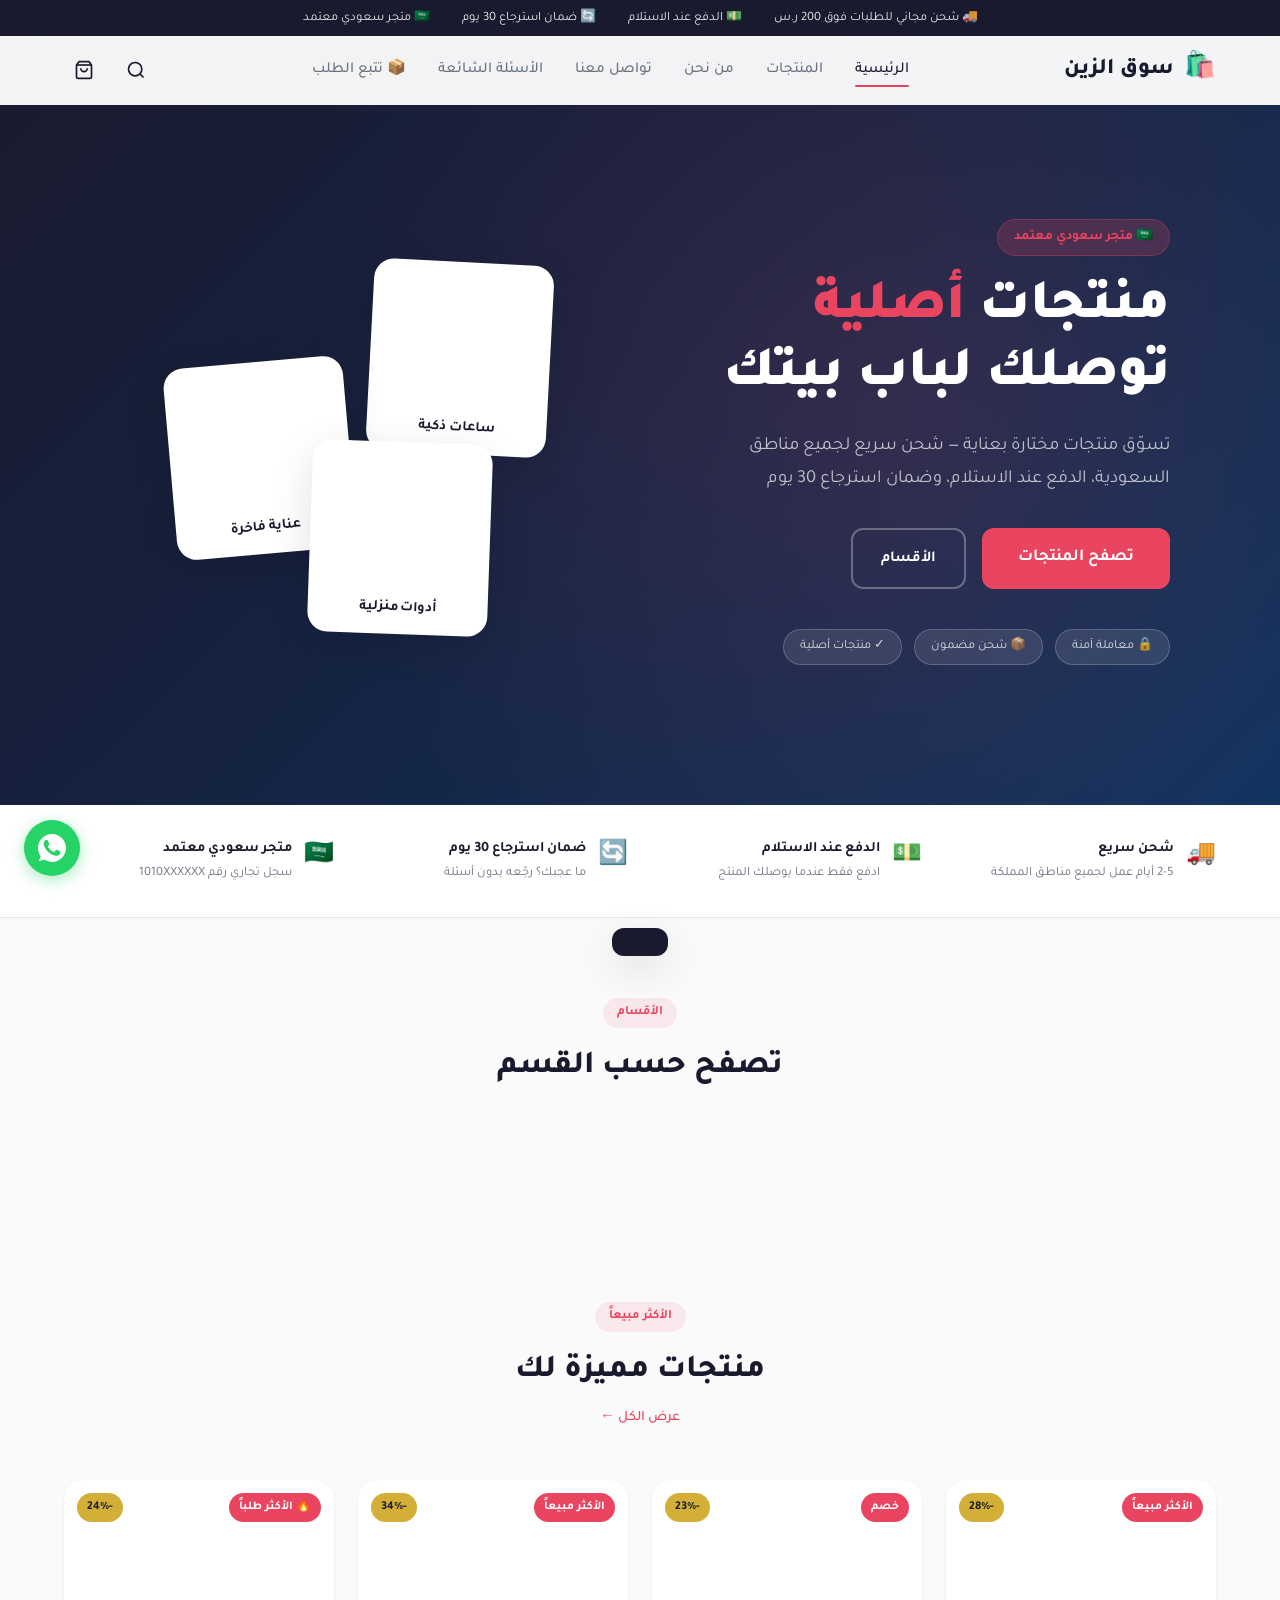
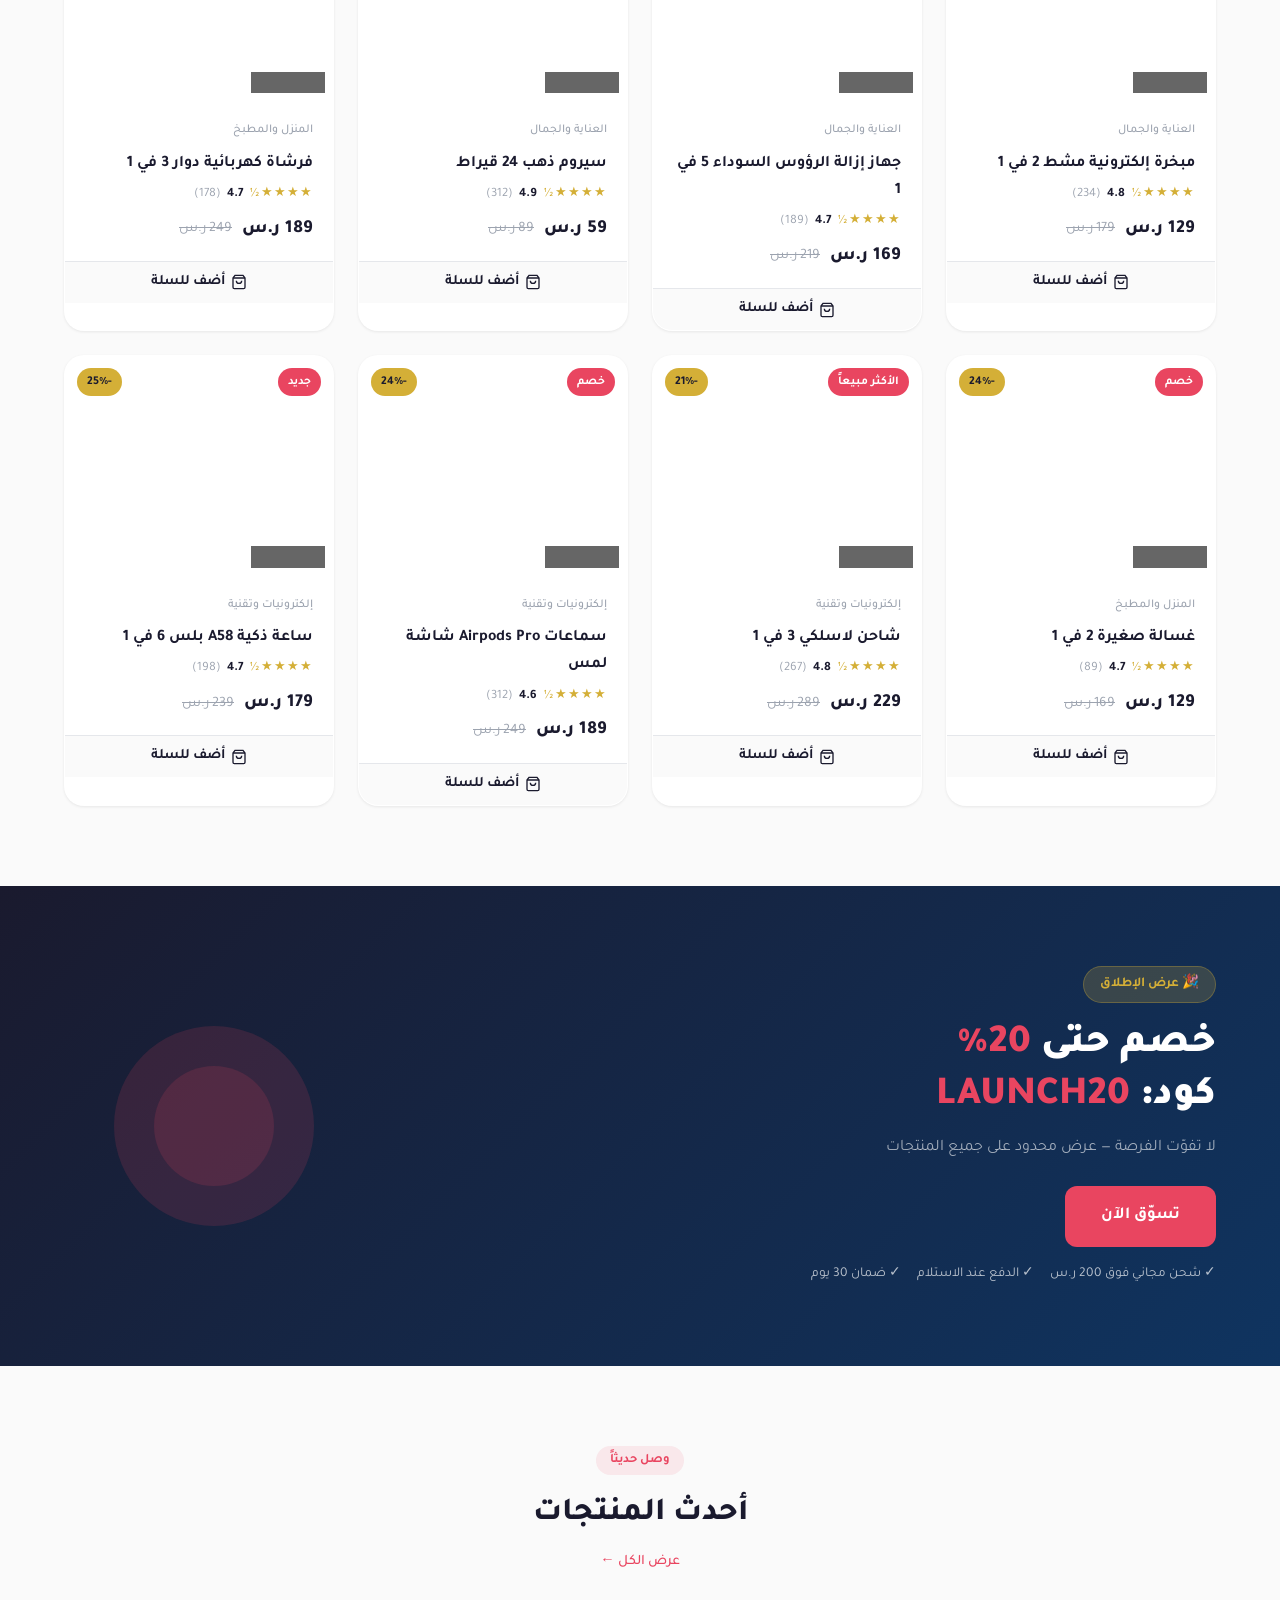
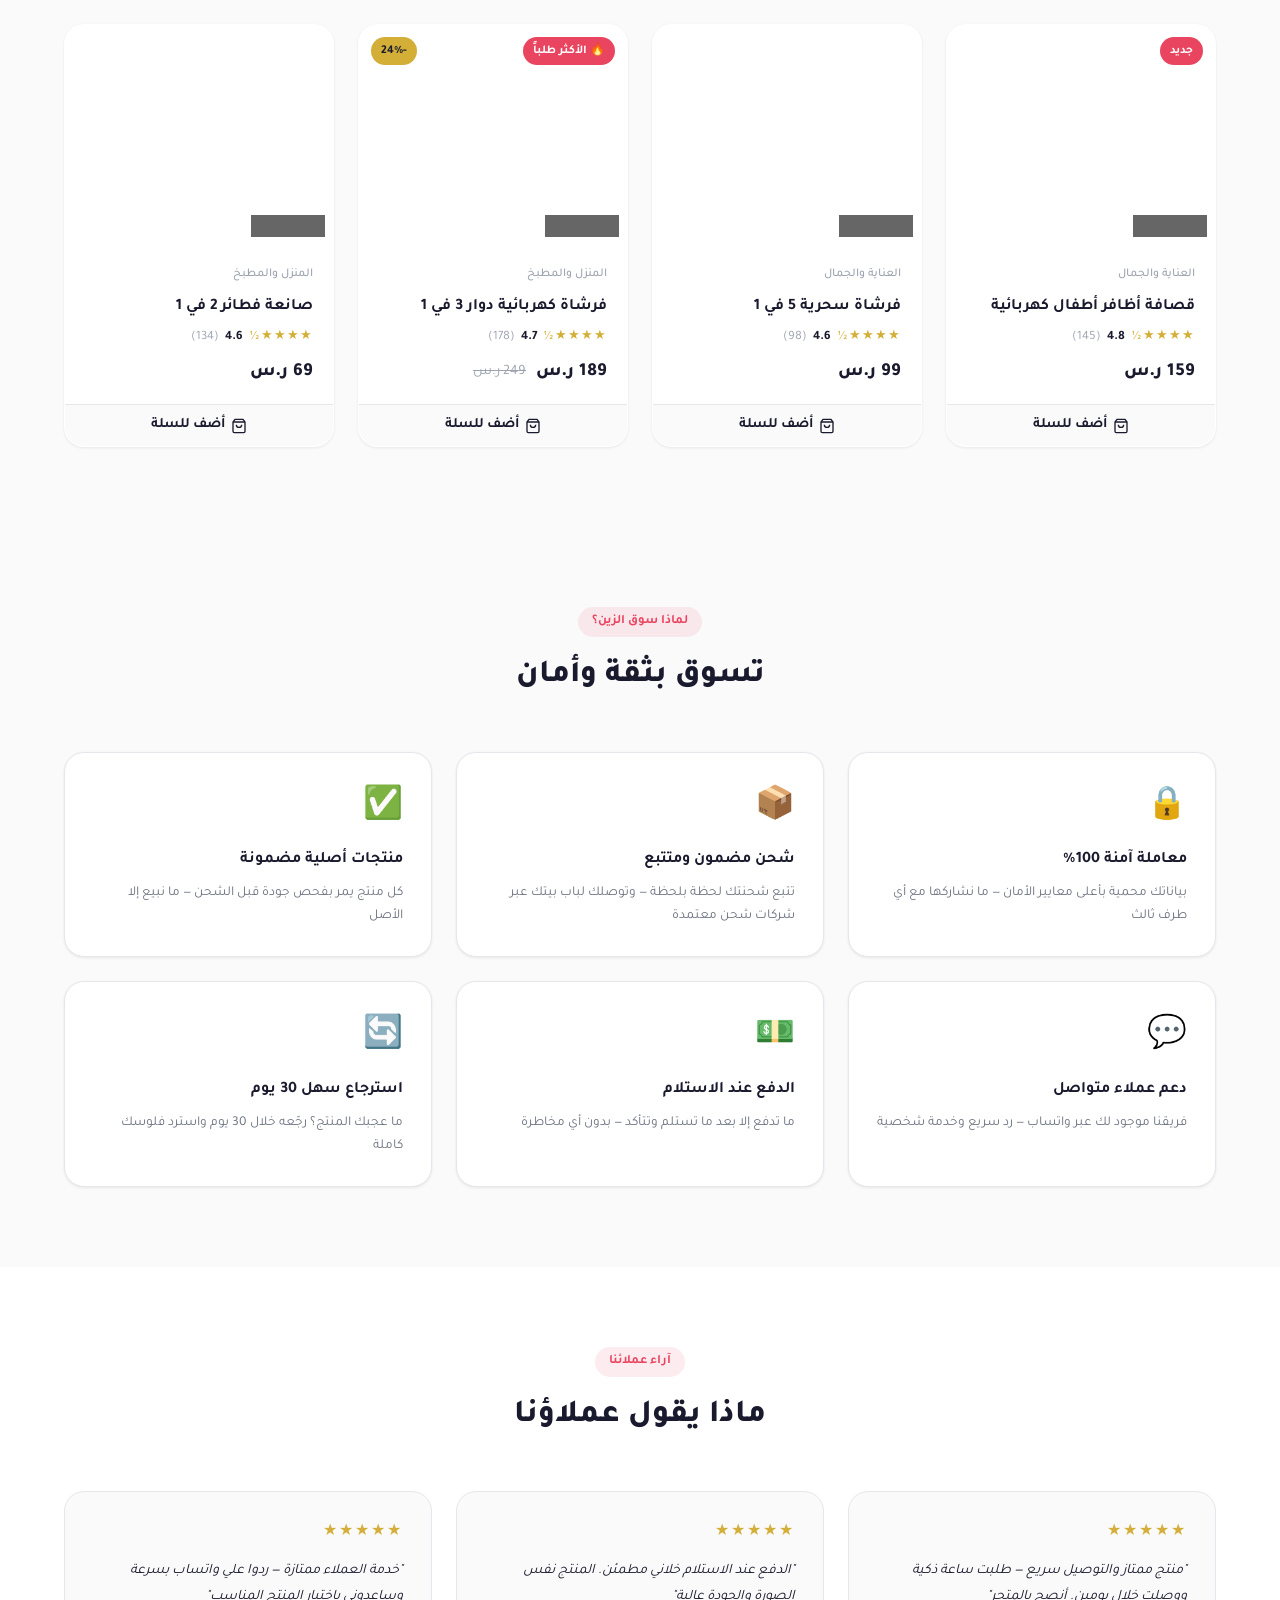
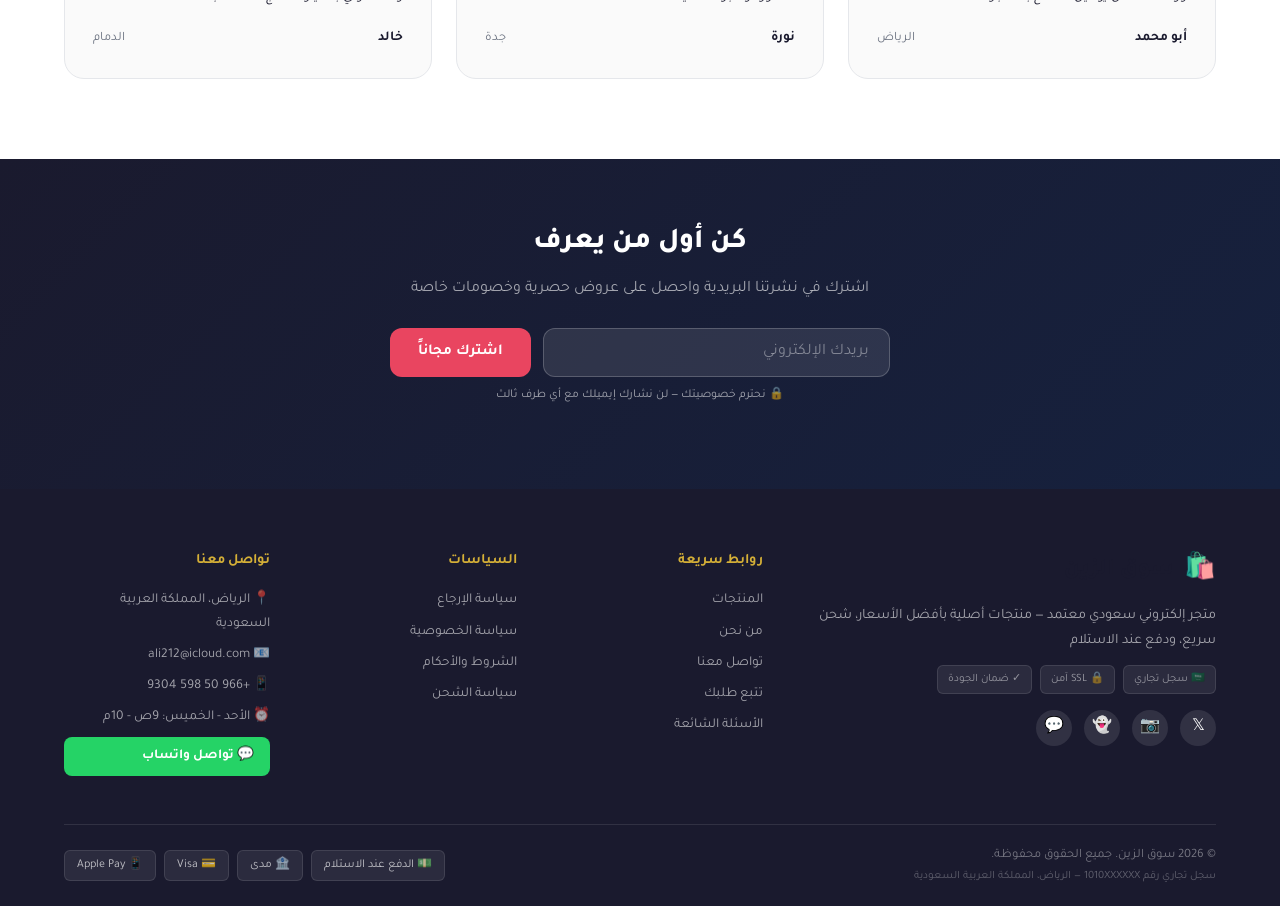
==== commit b3fb500b: "🏪 v3.1 - تصميم رسمي واحترافي كامل ✨ تحسينات رئيسية: - شريط علوي (Top Bar) بمعلومات الثقة - قسم 'لماذ" ====
--- a/index.html
+++ b/index.html
@@ -3,14 +3,16 @@
 <head>
   <meta charset="UTF-8">
   <meta name="viewport" content="width=device-width, initial-scale=1.0">
-  <title>سوق الزين — تسوق بأناقة</title>
-  <meta name="description" content="سوق الزين — متجرك الإلكتروني السعودي للمنتجات المميزة. إلكترونيات، عناية شخصية، منزل، إكسسوارات سيارة. شحن سريع ودفع آمن عبر Moyasar.">
-  <meta property="og:title" content="سوق الزين — تسوق بأناقة">
-  <meta property="og:description" content="متجرك الإلكتروني السعودي — منتجات مميزة بأسعار تنافسية مع شحن سريع ودفع عند الاستلام">
+  <title>سوق الزين — متجرك الإلكتروني السعودي</title>
+  <meta name="description" content="سوق الزين — متجر إلكتروني سعودي معتمد. منتجات أصلية، شحن سريع لجميع مناطق المملكة، الدفع عند الاستلام. تسوق الآن بأمان وثقة.">
+  <meta property="og:title" content="سوق الزين — متجرك الإلكتروني السعودي المعتمد">
+  <meta property="og:description" content="منتجات أصلية بأفضل الأسعار — شحن مجاني فوق 200 ر.س — الدفع عند الاستلام — ضمان استرجاع 30 يوم">
   <meta property="og:type" content="website">
   <meta property="og:url" content="https://az212z.github.io/souq-alzein/">
   <meta property="og:locale" content="ar_SA">
+  <meta property="og:site_name" content="سوق الزين">
   <meta name="twitter:card" content="summary_large_image">
+  <meta name="robots" content="index, follow">
   <link rel="canonical" href="https://az212z.github.io/souq-alzein/">
   <link rel="icon" href="data:image/svg+xml,<svg xmlns='http://www.w3.org/2000/svg' viewBox='0 0 100 100'><text y='.9em' font-size='90'>🛍️</text></svg>">
   <link rel="stylesheet" href="css/style.css">
@@ -22,19 +24,40 @@
     "@context": "https://schema.org",
     "@type": "OnlineStore",
     "name": "سوق الزين",
+    "alternateName": "Souq Alzein",
     "url": "https://az212z.github.io/souq-alzein/",
-    "description": "متجرك الإلكتروني السعودي للمنتجات المميزة",
+    "description": "متجر إلكتروني سعودي معتمد — منتجات أصلية بأفضل الأسعار مع شحن سريع ودفع عند الاستلام",
     "address": {
       "@type": "PostalAddress",
       "addressCountry": "SA",
-      "addressLocality": "الرياض"
+      "addressLocality": "الرياض",
+      "addressRegion": "الرياض"
     },
-    "priceRange": "$$",
-    "paymentAccepted": ["COD"]
+    "telephone": "+966505989304",
+    "email": "ali212@icloud.com",
+    "priceRange": "SAR",
+    "paymentAccepted": ["COD"],
+    "currenciesAccepted": "SAR",
+    "shippingDetails": {
+      "@type": "OfferShippingDetails",
+      "shippingDestination": {"@type": "DefinedRegion", "addressCountry": "SA"},
+      "deliveryTime": {"@type": "ShippingDeliveryTime", "businessDays": {"@type": "QuantitativeValue", "minValue": 2, "maxValue": 5}},
+      "shippingRate": {"@type": "MonetaryAmount", "currency": "SAR", "value": "25"}
+    }
   }
   </script>
 </head>
 <body>
+  <!-- Top Bar -->
+  <div class="top-bar">
+    <div class="container top-bar-inner">
+      <div class="top-bar-item">🚚 شحن مجاني للطلبات فوق 200 ر.س</div>
+      <div class="top-bar-item">💵 الدفع عند الاستلام</div>
+      <div class="top-bar-item">🔄 ضمان استرجاع 30 يوم</div>
+      <div class="top-bar-item">🇸🇦 متجر سعودي معتمد</div>
+    </div>
+  </div>
+
   <!-- Header -->
   <header class="header" id="header">
     <div class="container header-inner">
@@ -79,17 +102,17 @@
     </div>
     <div class="container hero-content">
       <div class="hero-text">
-        <span class="hero-badge">مجموعة 2026 الجديدة</span>
-        <h1 class="hero-title">تسوّق <span class="highlight">بأناقة</span><br>واعثر على تميّزك</h1>
-        <p class="hero-desc">اكتشف مجموعة فريدة من المنتجات المختارة بعناية — جودة استثنائية وتصميم عصري يعكس ذوقك</p>
+        <span class="hero-badge">🇸🇦 متجر سعودي معتمد</span>
+        <h1 class="hero-title">منتجات <span class="highlight">أصلية</span><br>توصلك لباب بيتك</h1>
+        <p class="hero-desc">تسوّق منتجات مختارة بعناية — شحن سريع لجميع مناطق السعودية، الدفع عند الاستلام، وضمان استرجاع 30 يوم</p>
         <div class="hero-actions">
-          <a href="products.html" class="btn btn-primary">تصفح المنتجات</a>
+          <a href="products.html" class="btn btn-primary btn-lg">تصفح المنتجات</a>
           <a href="#categories" class="btn btn-outline">الأقسام</a>
         </div>
-        <div class="hero-stats">
-          <div class="stat"><span class="stat-num">+500</span><span class="stat-label">منتج مميز</span></div>
-          <div class="stat"><span class="stat-num">+10K</span><span class="stat-label">عميل سعيد</span></div>
-          <div class="stat"><span class="stat-num">24/7</span><span class="stat-label">دعم متواصل</span></div>
+        <div class="hero-trust">
+          <div class="trust-badge">🔒 معاملة آمنة</div>
+          <div class="trust-badge">📦 شحن مضمون</div>
+          <div class="trust-badge">✓ منتجات أصلية</div>
         </div>
       </div>
       <div class="hero-visual">
@@ -107,8 +130,41 @@
         </div>
       </div>
     </div>
-    <div class="hero-scroll">
-      <svg width="24" height="24" viewBox="0 0 24 24" fill="none" stroke="currentColor" stroke-width="2"><path d="m6 9 6 6 6-6"/></svg>
+  </section>
+
+  <!-- Trust Bar -->
+  <section class="trust-section">
+    <div class="container">
+      <div class="trust-grid">
+        <div class="trust-item">
+          <div class="trust-icon">🚚</div>
+          <div>
+            <strong>شحن سريع</strong>
+            <p>2-5 أيام عمل لجميع مناطق المملكة</p>
+          </div>
+        </div>
+        <div class="trust-item">
+          <div class="trust-icon">💵</div>
+          <div>
+            <strong>الدفع عند الاستلام</strong>
+            <p>ادفع فقط عندما يوصلك المنتج</p>
+          </div>
+        </div>
+        <div class="trust-item">
+          <div class="trust-icon">🔄</div>
+          <div>
+            <strong>ضمان استرجاع 30 يوم</strong>
+            <p>ما عجبك؟ رجّعه بدون أسئلة</p>
+          </div>
+        </div>
+        <div class="trust-item">
+          <div class="trust-icon">🇸🇦</div>
+          <div>
+            <strong>متجر سعودي معتمد</strong>
+            <p>سجل تجاري رقم 1010XXXXXX</p>
+          </div>
+        </div>
+      </div>
     </div>
   </section>
 
@@ -119,38 +175,7 @@
         <span class="section-badge">الأقسام</span>
         <h2 class="section-title">تصفح حسب القسم</h2>
       </div>
-      <div class="categories-grid">
-        <a href="products.html?cat=beauty" class="category-card">
-          <div class="category-icon" style="background: linear-gradient(135deg, #f093fb 0%, #f5576c 100%);">✨</div>
-          <h3>العناية والجمال</h3>
-          <p>+40 منتج</p>
-        </a>
-        <a href="products.html?cat=home" class="category-card">
-          <div class="category-icon" style="background: linear-gradient(135deg, #a8edea 0%, #fed6e3 100%);">🏠</div>
-          <h3>المنزل والمطبخ</h3>
-          <p>+30 منتج</p>
-        </a>
-        <a href="products.html?cat=tech" class="category-card">
-          <div class="category-icon" style="background: linear-gradient(135deg, #4facfe 0%, #00f2fe 100%);">📱</div>
-          <h3>إلكترونيات وتقنية</h3>
-          <p>+25 منتج</p>
-        </a>
-        <a href="products.html?cat=car" class="category-card">
-          <div class="category-icon" style="background: linear-gradient(135deg, #1a2a6c 0%, #b21f1f 50%, #fdbb2d 100%);">🚗</div>
-          <h3>إكسسوارات السيارة</h3>
-          <p>+15 منتج</p>
-        </a>
-        <a href="products.html?cat=sport" class="category-card">
-          <div class="category-icon" style="background: linear-gradient(135deg, #30cfd0 0%, #330867 100%);">💪</div>
-          <h3>رياضة ولياقة</h3>
-          <p>+20 منتج</p>
-        </a>
-        <a href="products.html?cat=fashion" class="category-card">
-          <div class="category-icon" style="background: linear-gradient(135deg, #fa709a 0%, #fee140 100%);">👔</div>
-          <h3>أزياء وإكسسوارات</h3>
-          <p>+15 منتج</p>
-        </a>
-      </div>
+      <div class="categories-grid" id="categoriesGrid"></div>
     </div>
   </section>
 
@@ -170,10 +195,15 @@
   <section class="promo-banner">
     <div class="container">
       <div class="banner-content">
-        <span class="banner-badge">عرض محدود</span>
-        <h2>خصم حتى <span class="highlight">50%</span><br>على المجموعة الجديدة</h2>
-        <p>لا تفوّت الفرصة — العرض ينتهي قريباً</p>
-        <a href="products.html" class="btn btn-primary">تسوّق الآن</a>
+        <span class="banner-badge">🎉 عرض الإطلاق</span>
+        <h2>خصم حتى <span class="highlight">20%</span><br>كود: <span class="highlight">LAUNCH20</span></h2>
+        <p>لا تفوّت الفرصة — عرض محدود على جميع المنتجات</p>
+        <a href="products.html" class="btn btn-primary btn-lg">تسوّق الآن</a>
+        <div class="banner-trust">
+          <span>✓ شحن مجاني فوق 200 ر.س</span>
+          <span>✓ الدفع عند الاستلام</span>
+          <span>✓ ضمان 30 يوم</span>
+        </div>
       </div>
       <div class="banner-visual">
         <div class="banner-circle"></div>
@@ -186,37 +216,87 @@
   <section class="new-arrivals">
     <div class="container">
       <div class="section-header">
-        <span class="section-badge">جديدنا</span>
-        <h2 class="section-title">وصل حديثاً</h2>
+        <span class="section-badge">وصل حديثاً</span>
+        <h2 class="section-title">أحدث المنتجات</h2>
         <a href="products.html" class="section-link">عرض الكل ←</a>
       </div>
       <div class="products-grid" id="newProducts"></div>
     </div>
   </section>
 
-  <!-- Features -->
-  <section class="features">
-    <div class="container">
-      <div class="features-grid">
-        <div class="feature-card">
-          <div class="feature-icon">🚚</div>
-          <h3>شحن مجاني</h3>
-          <p>للطلبات فوق 200 ريال</p>
-        </div>
-        <div class="feature-card">
-          <div class="feature-icon">🔄</div>
-          <h3>إرجاع سهل</h3>
-          <p>خلال 30 يوم بدون أسئلة</p>
-        </div>
-        <div class="feature-card">
-          <div class="feature-icon">🔒</div>
-          <h3>دفع آمن</h3>
-          <p>تشفير 100% لبياناتك</p>
-        </div>
-        <div class="feature-card">
-          <div class="feature-icon">💬</div>
-          <h3>دعم 24/7</h3>
-          <p>نحن هنا دائماً لمساعدتك</p>
+  <!-- Why Us -->
+  <section class="why-us">
+    <div class="container">
+      <div class="section-header">
+        <span class="section-badge">لماذا سوق الزين؟</span>
+        <h2 class="section-title">تسوق بثقة وأمان</h2>
+      </div>
+      <div class="why-grid">
+        <div class="why-card">
+          <div class="why-icon">🔒</div>
+          <h3>معاملة آمنة 100%</h3>
+          <p>بياناتك محمية بأعلى معايير الأمان — ما نشاركها مع أي طرف ثالث</p>
+        </div>
+        <div class="why-card">
+          <div class="why-icon">📦</div>
+          <h3>شحن مضمون ومتتبع</h3>
+          <p>تتبع شحنتك لحظة بلحظة — وتوصلك لباب بيتك عبر شركات شحن معتمدة</p>
+        </div>
+        <div class="why-card">
+          <div class="why-icon">✅</div>
+          <h3>منتجات أصلية مضمونة</h3>
+          <p>كل منتج يمر بفحص جودة قبل الشحن — ما نبيع إلا الأصل</p>
+        </div>
+        <div class="why-card">
+          <div class="why-icon">💬</div>
+          <h3>دعم عملاء متواصل</h3>
+          <p>فريقنا موجود لك عبر واتساب — رد سريع وخدمة شخصية</p>
+        </div>
+        <div class="why-card">
+          <div class="why-icon">💵</div>
+          <h3>الدفع عند الاستلام</h3>
+          <p>ما تدفع إلا بعد ما تستلم وتتأكد — بدون أي مخاطرة</p>
+        </div>
+        <div class="why-card">
+          <div class="why-icon">🔄</div>
+          <h3>استرجاع سهل 30 يوم</h3>
+          <p>ما عجبك المنتج؟ رجّعه خلال 30 يوم واسترد فلوسك كاملة</p>
+        </div>
+      </div>
+    </div>
+  </section>
+
+  <!-- Reviews -->
+  <section class="reviews-section">
+    <div class="container">
+      <div class="section-header">
+        <span class="section-badge">آراء عملائنا</span>
+        <h2 class="section-title">ماذا يقول عملاؤنا</h2>
+      </div>
+      <div class="reviews-grid">
+        <div class="review-card">
+          <div class="review-stars">★★★★★</div>
+          <p class="review-text">"منتج ممتاز والتوصيل سريع — طلبت ساعة ذكية ووصلت خلال يومين. أنصح بالمتجر"</p>
+          <div class="review-author">
+            <strong>أبو محمد</strong>
+            <span>الرياض</span>
+          </div>
+        </div>
+        <div class="review-card">
+          <div class="review-stars">★★★★★</div>
+          <p class="review-text">"الدفع عند الاستلام خلاني مطمئن. المنتج نفس الصورة والجودة عالية"</p>
+          <div class="review-author">
+            <strong>نورة</strong>
+            <span>جدة</span>
+          </div>
+        </div>
+        <div class="review-card">
+          <div class="review-stars">★★★★★</div>
+          <p class="review-text">"خدمة العملاء ممتازة — ردوا علي واتساب بسرعة وساعدوني باختيار المنتج المناسب"</p>
+          <div class="review-author">
+            <strong>خالد</strong>
+            <span>الدمام</span>
+          </div>
         </div>
       </div>
     </div>
@@ -227,11 +307,12 @@
     <div class="container">
       <div class="newsletter-content">
         <h2>كن أول من يعرف</h2>
-        <p>اشترك في نشرتنا البريدية واحصل على عروض حصرية</p>
+        <p>اشترك في نشرتنا البريدية واحصل على عروض حصرية وخصومات خاصة</p>
         <form class="newsletter-form" id="newsletterForm">
           <input type="email" placeholder="بريدك الإلكتروني" required>
-          <button type="submit" class="btn btn-primary">اشترك</button>
+          <button type="submit" class="btn btn-primary">اشترك مجاناً</button>
         </form>
+        <p class="newsletter-note">🔒 نحترم خصوصيتك — لن نشارك إيميلك مع أي طرف ثالث</p>
       </div>
     </div>
   </section>
@@ -245,11 +326,17 @@
             <span class="logo-icon">🛍️</span>
             <span class="logo-text">سوق الزين</span>
           </a>
-          <p>متجرك الإلكتروني للمنتجات المميزة — جودة، أناقة، تميّز</p>
+          <p>متجر إلكتروني سعودي معتمد — منتجات أصلية بأفضل الأسعار، شحن سريع، ودفع عند الاستلام</p>
+          <div class="footer-cert">
+            <span class="cert-badge">🇸🇦 سجل تجاري</span>
+            <span class="cert-badge">🔒 SSL آمن</span>
+            <span class="cert-badge">✓ ضمان الجودة</span>
+          </div>
           <div class="social-links">
             <a href="#" aria-label="تويتر">𝕏</a>
             <a href="#" aria-label="انستغرام">📷</a>
             <a href="#" aria-label="سناب شات">👻</a>
+            <a href="https://wa.me/966505989304" aria-label="واتساب">💬</a>
           </div>
         </div>
         <div class="footer-links">
@@ -257,6 +344,7 @@
           <a href="products.html">المنتجات</a>
           <a href="about.html">من نحن</a>
           <a href="contact.html">تواصل معنا</a>
+          <a href="track.html">تتبع طلبك</a>
           <a href="faq.html">الأسئلة الشائعة</a>
         </div>
         <div class="footer-links">
@@ -268,18 +356,23 @@
         </div>
         <div class="footer-links">
           <h4>تواصل معنا</h4>
-          <p>الرياض، المملكة العربية السعودية</p>
-          <p>ali212@icloud.com</p>
-          <p dir="ltr">+966 50 598 9304</p>
+          <p>📍 الرياض، المملكة العربية السعودية</p>
+          <p>📧 ali212@icloud.com</p>
+          <p>📱 +966 50 598 9304</p>
+          <p>⏰ الأحد - الخميس: 9ص - 10م</p>
+          <a href="https://wa.me/966505989304" class="footer-whatsapp">💬 تواصل واتساب</a>
         </div>
       </div>
       <div class="footer-bottom">
-        <p>© 2026 سوق الزين. جميع الحقوق محفوظة.</p>
+        <div class="footer-bottom-left">
+          <p>© 2026 سوق الزين. جميع الحقوق محفوظة.</p>
+          <p class="footer-cr">سجل تجاري رقم 1010XXXXXX — الرياض، المملكة العربية السعودية</p>
+        </div>
         <div class="payment-methods">
-          <span>💵 الدفع عند الاستلام</span>
-          <span>🏦 مدى</span>
-          <span>💳 Visa</span>
-          <span>📱 Apple Pay</span>
+          <span class="pay-badge">💵 الدفع عند الاستلام</span>
+          <span class="pay-badge">🏦 مدى</span>
+          <span class="pay-badge">💳 Visa</span>
+          <span class="pay-badge">📱 Apple Pay</span>
         </div>
       </div>
     </div>
--- a/css/style.css
+++ b/css/style.css
@@ -33,10 +33,15 @@
 /* ===== Container ===== */
 .container{max-width:1200px;margin:0 auto;padding:0 24px}
 
+/* ===== Top Bar ===== */
+.top-bar{background:var(--primary);color:rgba(255,255,255,.9);padding:8px 0;font-size:.8rem;border-bottom:1px solid rgba(255,255,255,.1)}
+.top-bar-inner{display:flex;justify-content:center;gap:32px;flex-wrap:wrap}
+.top-bar-item{display:flex;align-items:center;gap:6px}
+
 /* ===== Header ===== */
-.header{position:fixed;top:0;left:0;right:0;z-index:1000;background:rgba(255,255,255,.85);backdrop-filter:blur(20px);border-bottom:1px solid transparent;transition:var(--transition)}
+.header{position:fixed;top:36px;left:0;right:0;z-index:1000;background:rgba(255,255,255,.95);backdrop-filter:blur(20px);border-bottom:1px solid transparent;transition:var(--transition)}
 .header.scrolled{border-bottom-color:var(--border);box-shadow:var(--shadow)}
-.header-inner{display:flex;align-items:center;justify-content:space-between;height:72px}
+.header-inner{display:flex;align-items:center;justify-content:space-between;height:68px}
 .logo{display:flex;align-items:center;gap:10px;font-size:1.4rem;font-weight:800;color:var(--primary)}
 .logo-icon{font-size:1.6rem}
 .nav{display:flex;align-items:center;gap:32px}
@@ -58,7 +63,7 @@
 .search-close{position:absolute;left:16px;top:50%;transform:translateY(-50%);font-size:1.5rem;color:var(--text-light);cursor:pointer;background:none}
 
 /* ===== Hero ===== */
-.hero{position:relative;min-height:100vh;display:flex;align-items:center;padding-top:72px;overflow:hidden}
+.hero{position:relative;min-height:85vh;display:flex;align-items:center;padding-top:120px;overflow:hidden}
 .hero-bg{position:absolute;inset:0;z-index:0}
 .hero-gradient{position:absolute;inset:0;background:linear-gradient(135deg,#1a1a2e 0%,#16213e 40%,#0f3460 100%)}
 .hero-gradient::after{content:'';position:absolute;inset:0;background:radial-gradient(circle at 70% 50%,rgba(233,69,96,.15) 0%,transparent 60%)}
@@ -86,8 +91,8 @@
 @keyframes float2{0%,100%{transform:rotate(-5deg) translateY(0)}50%{transform:rotate(-5deg) translateY(-20px)}}
 @keyframes float3{0%,100%{transform:rotate(2deg) translateY(0)}50%{transform:rotate(2deg) translateY(-12px)}}
 
-.hero-scroll{position:absolute;bottom:30px;left:50%;transform:translateX(-50%);color:rgba(255,255,255,.4);animation:bounce 2s infinite}
-@keyframes bounce{0%,100%{transform:translateX(-50%) translateY(0)}50%{transform:translateX(-50%) translateY(10px)}}
+.hero-trust{display:flex;gap:12px;margin-top:24px;flex-wrap:wrap}
+.trust-badge{padding:6px 16px;background:rgba(255,255,255,.1);border:1px solid rgba(255,255,255,.2);border-radius:50px;font-size:.8rem;color:rgba(255,255,255,.8)}
 
 /* ===== Buttons ===== */
 .btn{display:inline-flex;align-items:center;justify-content:center;padding:12px 28px;border-radius:var(--radius);font-weight:600;font-size:.95rem;transition:var(--transition);gap:8px}
@@ -104,6 +109,14 @@
 .section-badge{display:inline-block;padding:4px 14px;background:rgba(233,69,96,.1);color:var(--accent);border-radius:50px;font-size:.8rem;font-weight:600;margin-bottom:12px}
 .section-title{font-size:2rem;font-weight:800}
 .section-link{display:inline-block;margin-top:8px;color:var(--accent);font-weight:500;font-size:.9rem}
+
+/* ===== Trust Section ===== */
+.trust-section{background:var(--bg-white);padding:32px 0;border-bottom:1px solid var(--border)}
+.trust-grid{display:grid;grid-template-columns:repeat(4,1fr);gap:24px}
+.trust-item{display:flex;align-items:flex-start;gap:12px}
+.trust-icon{font-size:1.5rem;flex-shrink:0}
+.trust-item strong{display:block;font-size:.9rem;margin-bottom:2px}
+.trust-item p{font-size:.8rem;color:var(--text-light);margin:0}
 
 /* ===== Categories ===== */
 .categories-grid{display:grid;grid-template-columns:repeat(6,1fr);gap:20px}
@@ -153,6 +166,26 @@
 .banner-circle-2{width:120px;height:120px;animation-delay:1s}
 @keyframes pulse{0%,100%{transform:translate(50%,-50%) scale(1)}50%{transform:translate(50%,-50%) scale(1.15)}}
 
+/* ===== Why Us ===== */
+.why-us{background:var(--bg);padding:80px 0}
+.why-grid{display:grid;grid-template-columns:repeat(3,1fr);gap:24px}
+.why-card{background:var(--bg-white);border-radius:var(--radius-lg);padding:28px;box-shadow:var(--shadow);border:1px solid var(--border);transition:var(--transition)}
+.why-card:hover{border-color:var(--accent);transform:translateY(-4px);box-shadow:var(--shadow-md)}
+.why-icon{font-size:2rem;margin-bottom:12px}
+.why-card h3{font-size:1rem;font-weight:700;margin-bottom:8px}
+.why-card p{font-size:.85rem;color:var(--text-light);line-height:1.7}
+
+/* ===== Reviews ===== */
+.reviews-section{background:var(--bg-white);padding:80px 0}
+.reviews-grid{display:grid;grid-template-columns:repeat(3,1fr);gap:24px}
+.review-card{background:var(--bg);border-radius:var(--radius-lg);padding:28px;border:1px solid var(--border);transition:var(--transition)}
+.review-card:hover{border-color:var(--accent);box-shadow:var(--shadow-md)}
+.review-stars{color:var(--gold);font-size:1rem;margin-bottom:12px;letter-spacing:2px}
+.review-text{font-size:.9rem;color:var(--text);line-height:1.8;margin-bottom:16px;font-style:italic}
+.review-author{display:flex;justify-content:space-between;align-items:center}
+.review-author strong{font-size:.85rem}
+.review-author span{font-size:.8rem;color:var(--text-light)}
+
 /* ===== Features ===== */
 .features{background:var(--bg-white)}
 .features-grid{display:grid;grid-template-columns:repeat(4,1fr);gap:24px}
@@ -183,7 +216,17 @@
 .footer-links a,.footer-links p{display:block;font-size:.85rem;color:rgba(255,255,255,.6);margin-bottom:8px;transition:var(--transition)}
 .footer-links a:hover{color:var(--accent)}
 .footer-bottom{display:flex;justify-content:space-between;align-items:center;padding:20px 0;font-size:.8rem;color:rgba(255,255,255,.4)}
-.payment-methods{display:flex;gap:16px;font-size:.8rem}
+.footer-bottom-left p{margin:0}
+.footer-cr{font-size:.7rem !important;color:rgba(255,255,255,.3) !important}
+.payment-methods{display:flex;gap:8px;font-size:.8rem;flex-wrap:wrap}
+.pay-badge{background:rgba(255,255,255,.08);padding:4px 12px;border-radius:6px;font-size:.75rem;color:rgba(255,255,255,.7);border:1px solid rgba(255,255,255,.1)}
+.footer-cert{display:flex;gap:8px;margin-top:12px;flex-wrap:wrap}
+.cert-badge{background:rgba(255,255,255,.08);padding:4px 10px;border-radius:6px;font-size:.7rem;color:rgba(255,255,255,.5);border:1px solid rgba(255,255,255,.1)}
+.footer-whatsapp{display:inline-flex;align-items:center;gap:6px;padding:8px 16px;background:#25D366;color:#fff !important;border-radius:8px;font-size:.85rem;font-weight:600;margin-top:8px;text-decoration:none;transition:all .2s}
+.footer-whatsapp:hover{background:#128C7E !important}
+.banner-trust{display:flex;gap:16px;margin-top:16px;flex-wrap:wrap}
+.banner-trust span{font-size:.85rem;color:rgba(255,255,255,.7)}
+.newsletter-note{font-size:.75rem;color:rgba(255,255,255,.4);margin-top:8px;text-align:center}
 
 /* ===== Page Header ===== */
 .page-header{text-align:center;padding:100px 0 40px}
@@ -375,11 +418,14 @@
   .hero-content{grid-template-columns:1fr;text-align:center}
   .hero-desc{margin:0 auto 32px}
   .hero-actions{justify-content:center}
-  .hero-stats{justify-content:center}
+  .hero-trust{justify-content:center}
   .hero-visual{display:none}
   .categories-grid{grid-template-columns:repeat(3,1fr)}
   .products-grid,.products-grid-full{grid-template-columns:repeat(3,1fr)}
   .features-grid{grid-template-columns:repeat(2,1fr)}
+  .trust-grid{grid-template-columns:repeat(2,1fr)}
+  .why-grid{grid-template-columns:repeat(2,1fr)}
+  .reviews-grid{grid-template-columns:repeat(2,1fr)}
   .footer-grid{grid-template-columns:1fr 1fr}
   .about-story{grid-template-columns:1fr}
   .values-grid{grid-template-columns:repeat(2,1fr)}
@@ -392,11 +438,18 @@
 }
 
 @media(max-width:768px){
-  .nav{position:fixed;top:72px;left:0;right:0;background:var(--bg-white);flex-direction:column;padding:24px;box-shadow:var(--shadow-lg);transform:translateY(-120%);transition:transform .3s ease;z-index:999}
+  .top-bar{display:none}
+  .header{top:0}
+  .nav{position:fixed;top:68px;left:0;right:0;background:var(--bg-white);flex-direction:column;padding:24px;box-shadow:var(--shadow-lg);transform:translateY(-120%);transition:transform .3s ease;z-index:999}
   .nav.active{transform:translateY(0)}
   .nav-link{padding:8px 0}
   .menu-btn{display:flex}
   .hero-title{font-size:2.2rem}
+  .hero-trust{gap:8px}
+  .trust-badge{font-size:.7rem;padding:4px 10px}
+  .trust-grid{grid-template-columns:1fr;gap:16px}
+  .why-grid{grid-template-columns:1fr}
+  .reviews-grid{grid-template-columns:1fr}
   .hero-stats{gap:24px;flex-wrap:wrap}
   .categories-grid{grid-template-columns:repeat(2,1fr)}
   .products-grid,.products-grid-full{grid-template-columns:repeat(2,1fr)}
@@ -406,6 +459,8 @@
   .newsletter-form{flex-direction:column}
   .footer-grid{grid-template-columns:1fr}
   .footer-bottom{flex-direction:column;gap:12px;text-align:center}
+  .footer-bottom-left{text-align:center}
+  .pay-badge{font-size:.65rem}
   .filter-group{overflow-x:auto;flex-wrap:nowrap;padding-bottom:4px}
   .filter-btn{white-space:nowrap}
   .form-row{grid-template-columns:1fr}
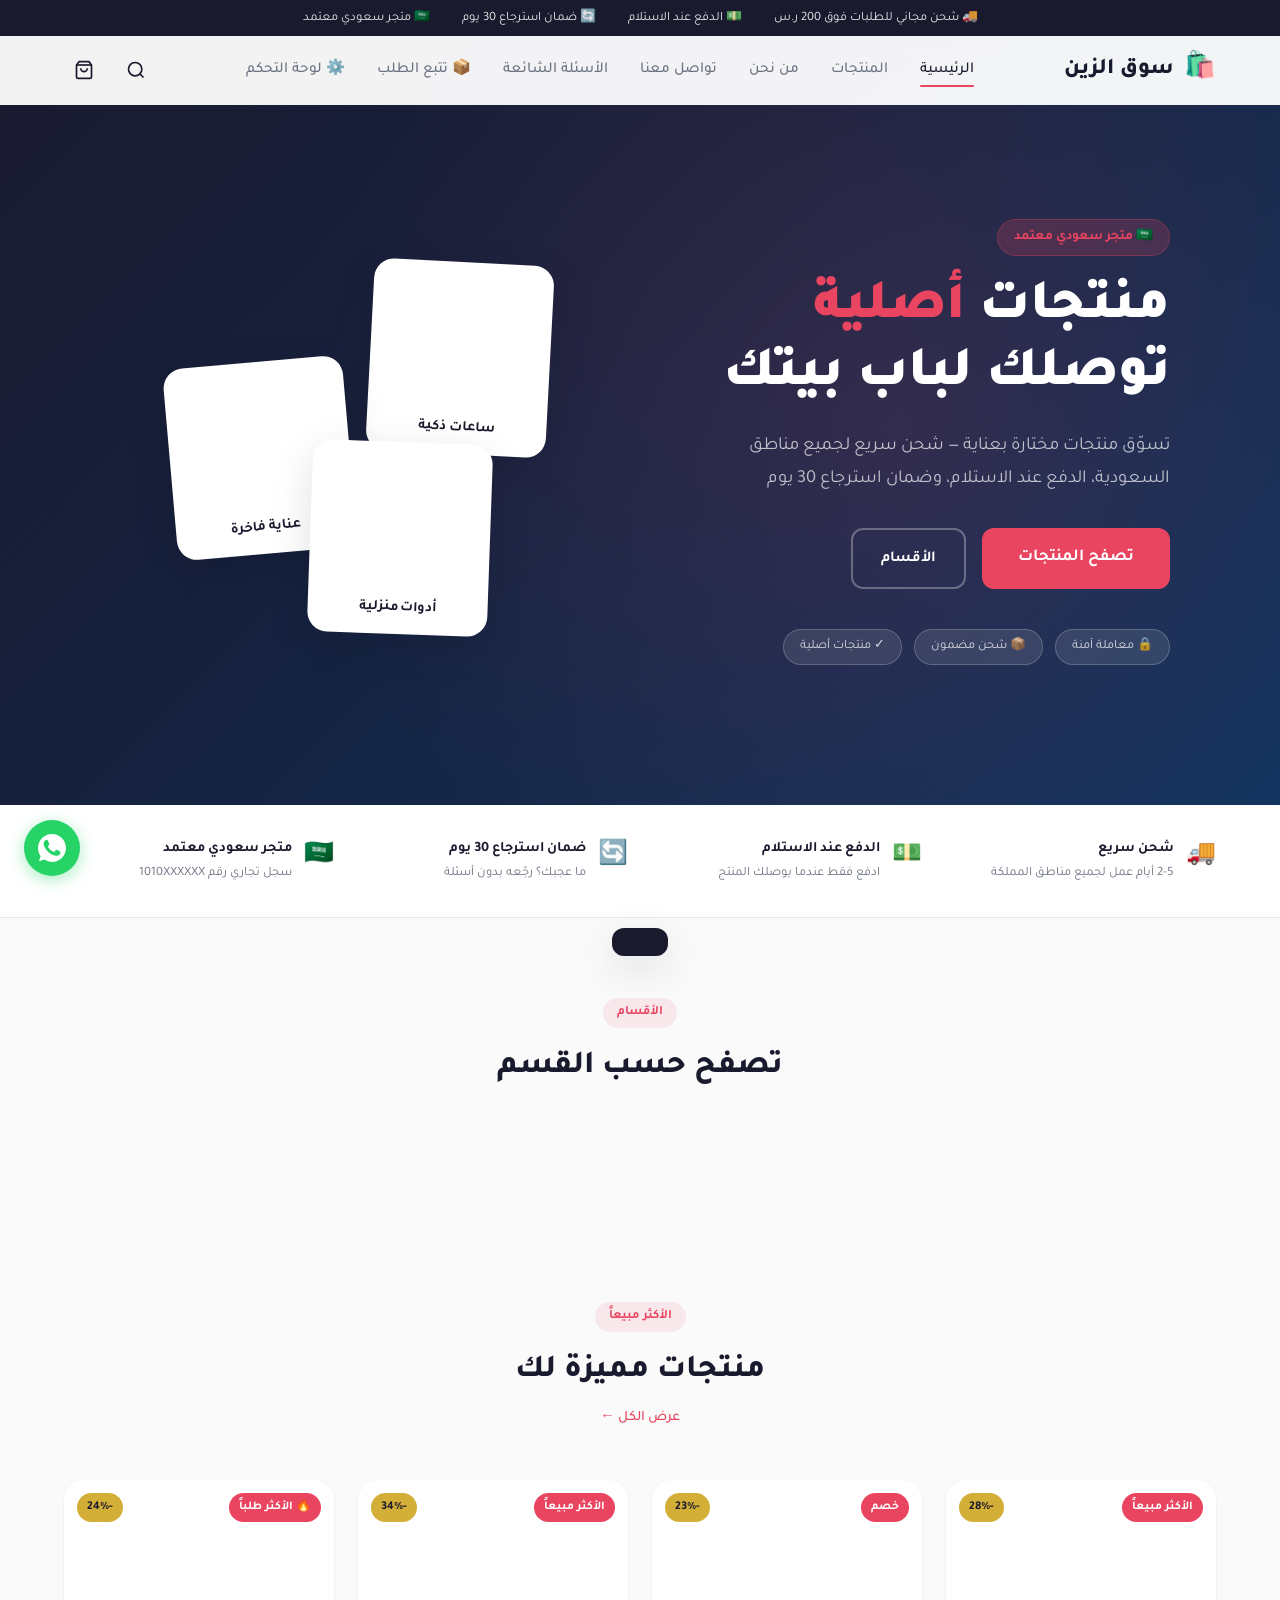
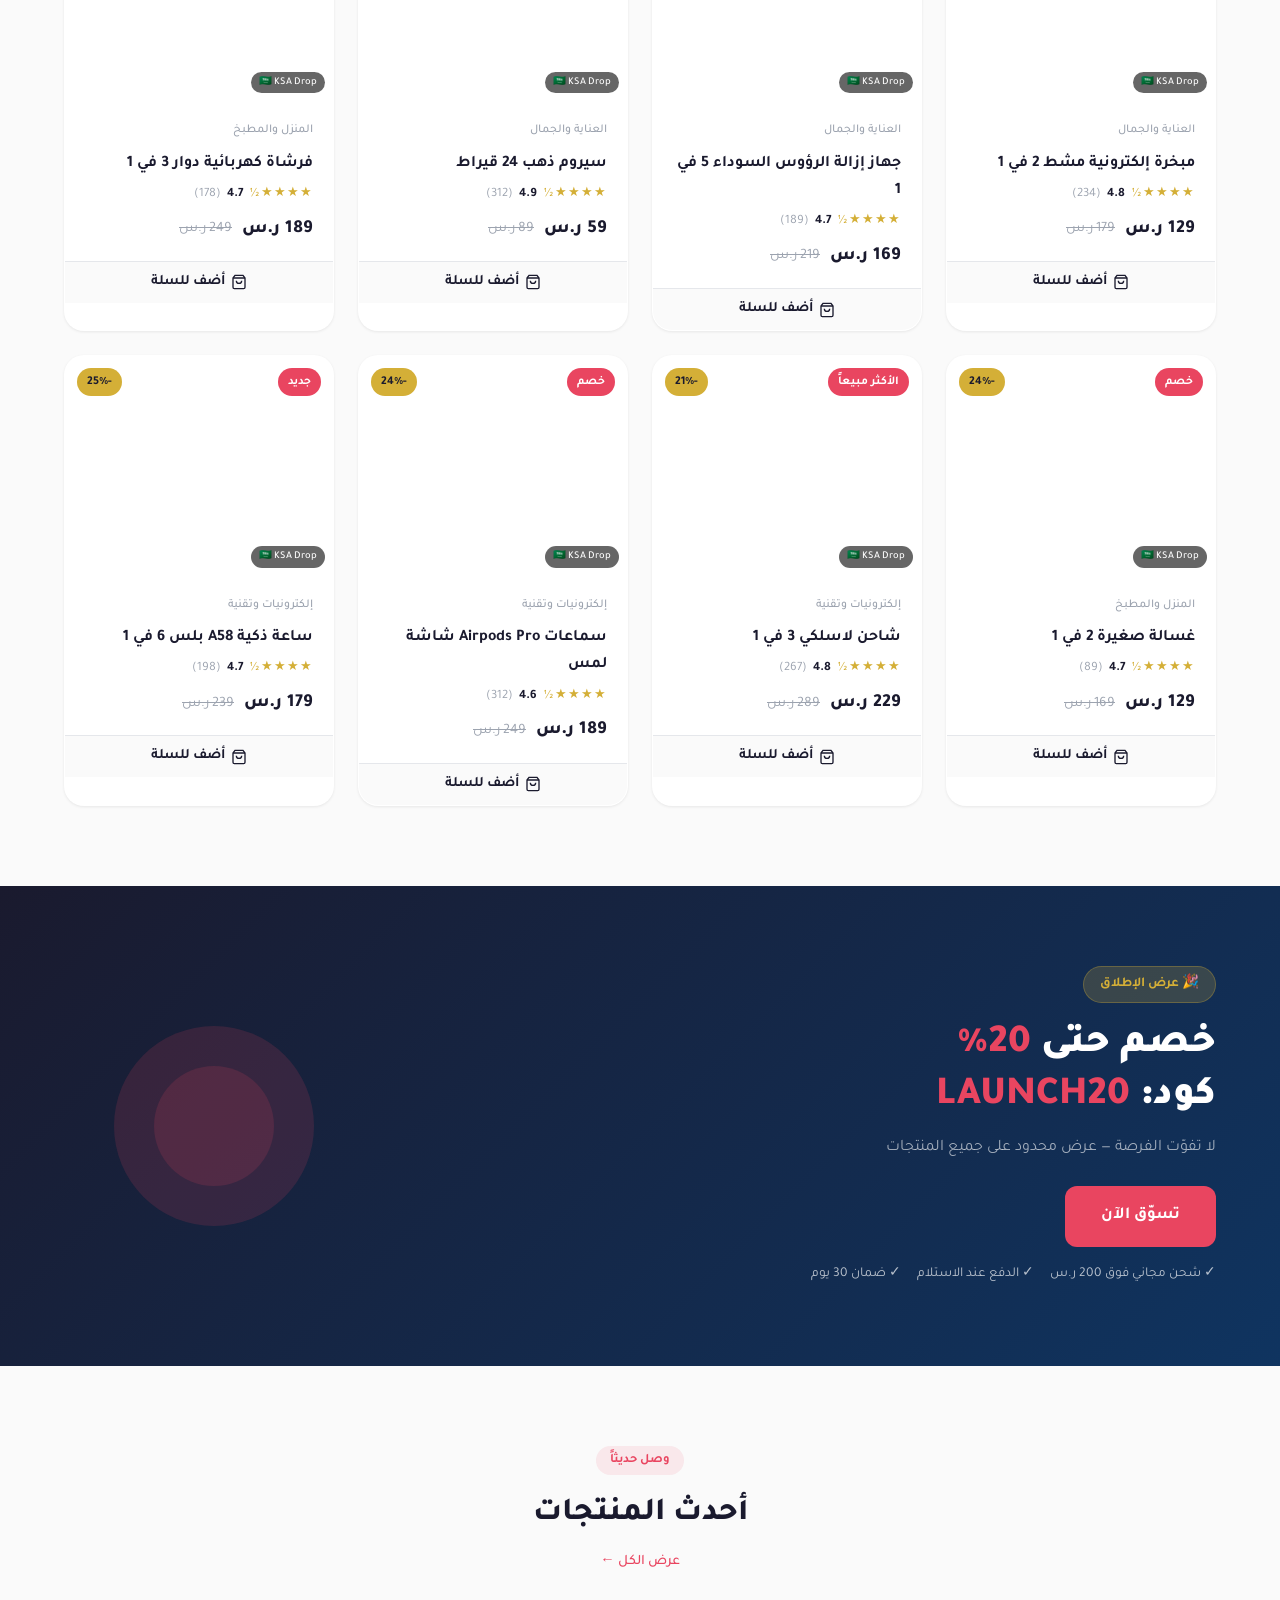
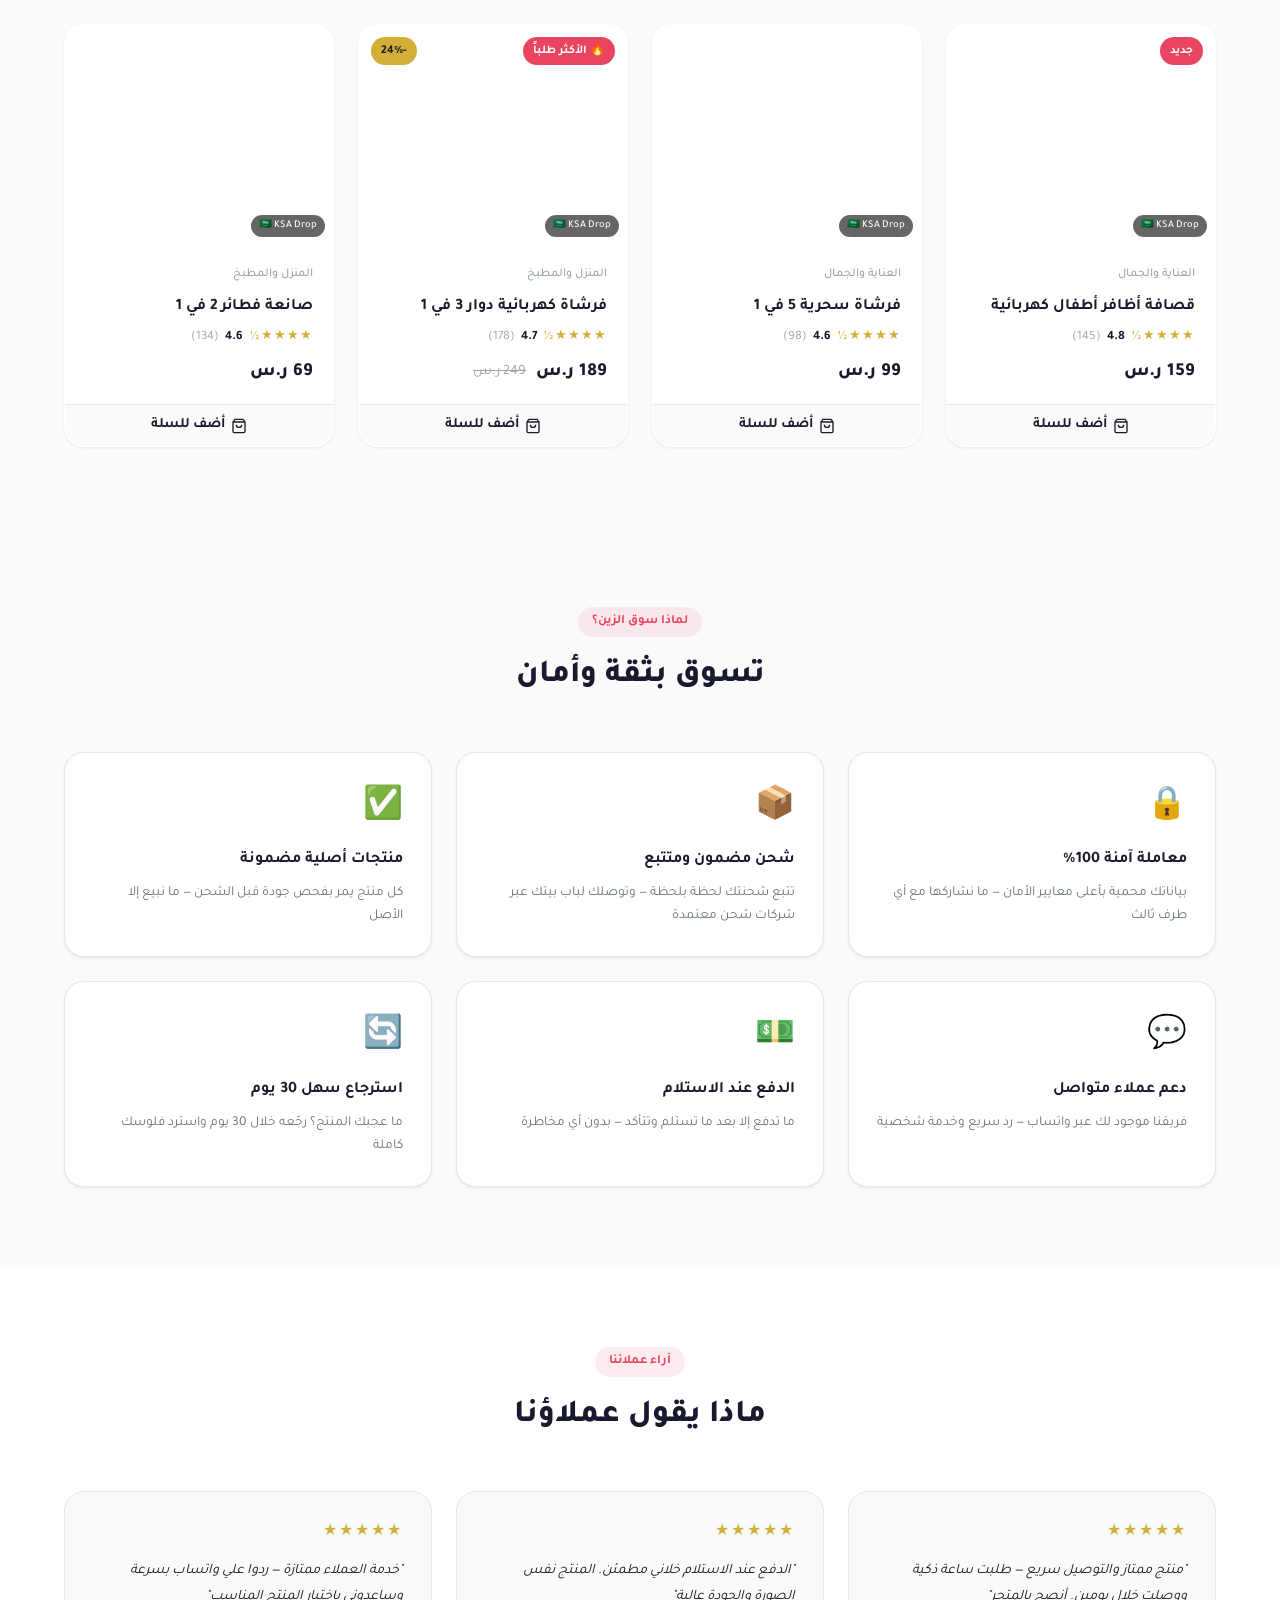
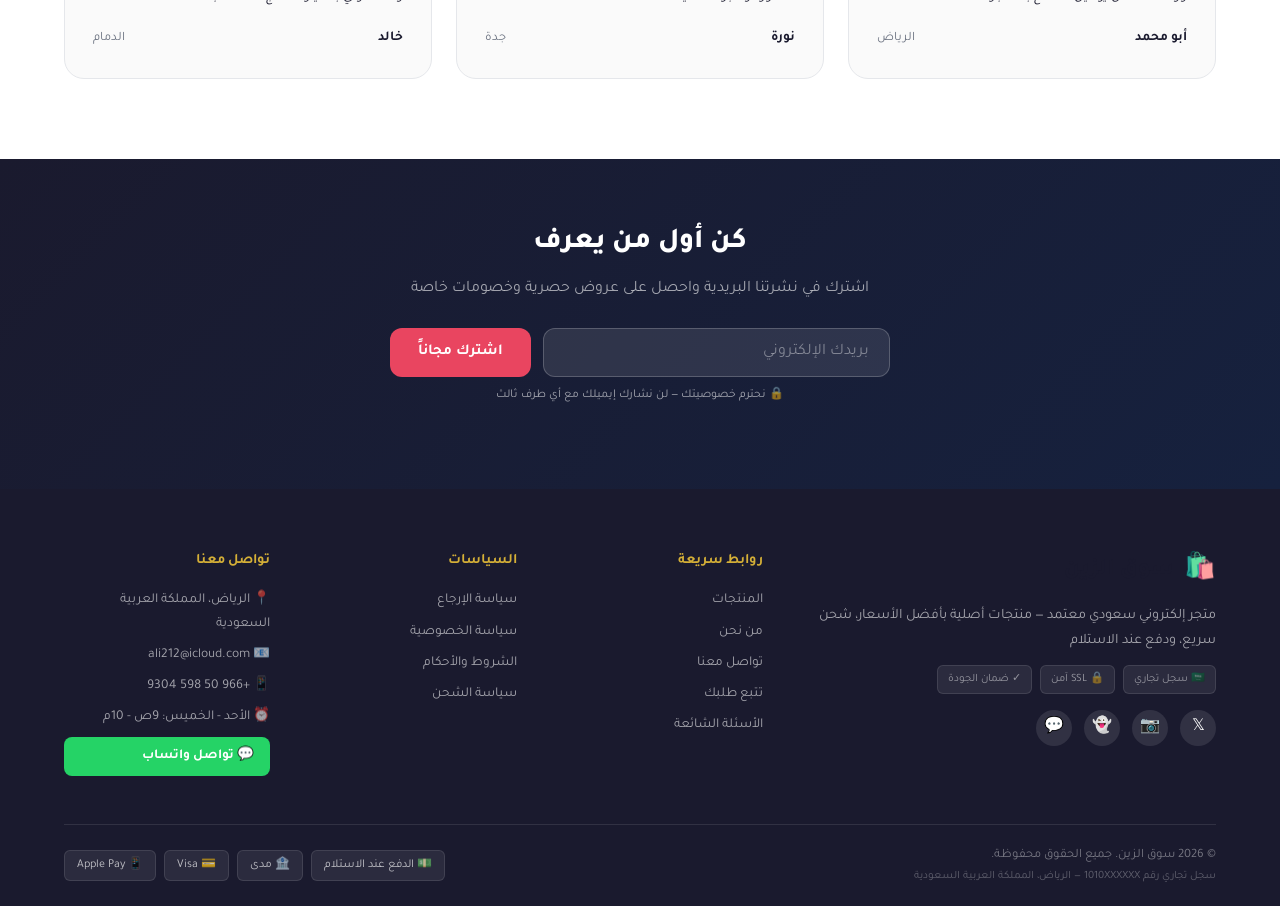
==== commit 98c71962: "🤖 وكيل الطلبات الأوتوماتيكي + لوحة تحكم ✨ نظام طلبات كامل: - orders.js — إنشاء وإدارة الطلبات مع iso" ====
--- a/index.html
+++ b/index.html
@@ -72,6 +72,7 @@
         <a href="contact.html" class="nav-link">تواصل معنا</a>
         <a href="faq.html" class="nav-link">الأسئلة الشائعة</a>
         <a href="track.html" class="nav-link">📦 تتبع الطلب</a>
+        <a href="admin.html" class="nav-link">⚙️ لوحة التحكم</a>
       </nav>
       <div class="header-actions">
         <button class="search-btn" id="searchToggle" aria-label="بحث">
